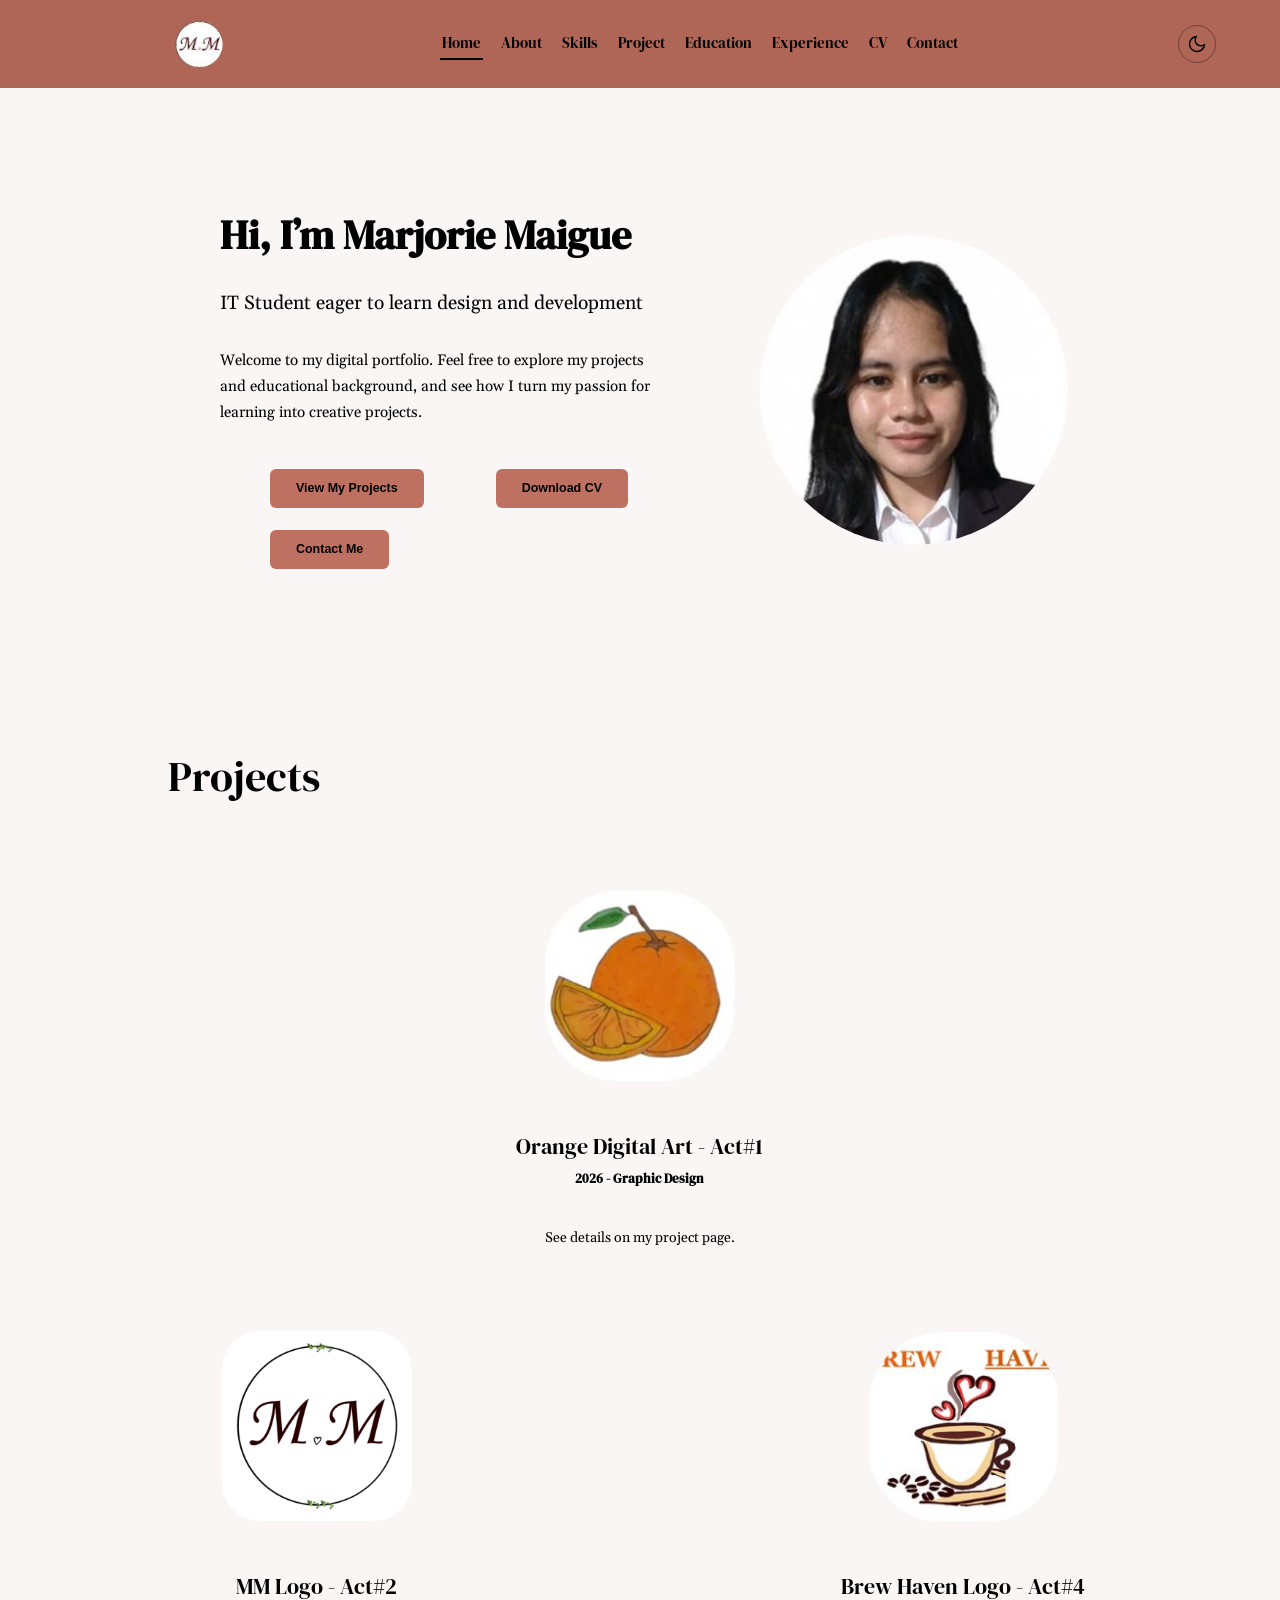
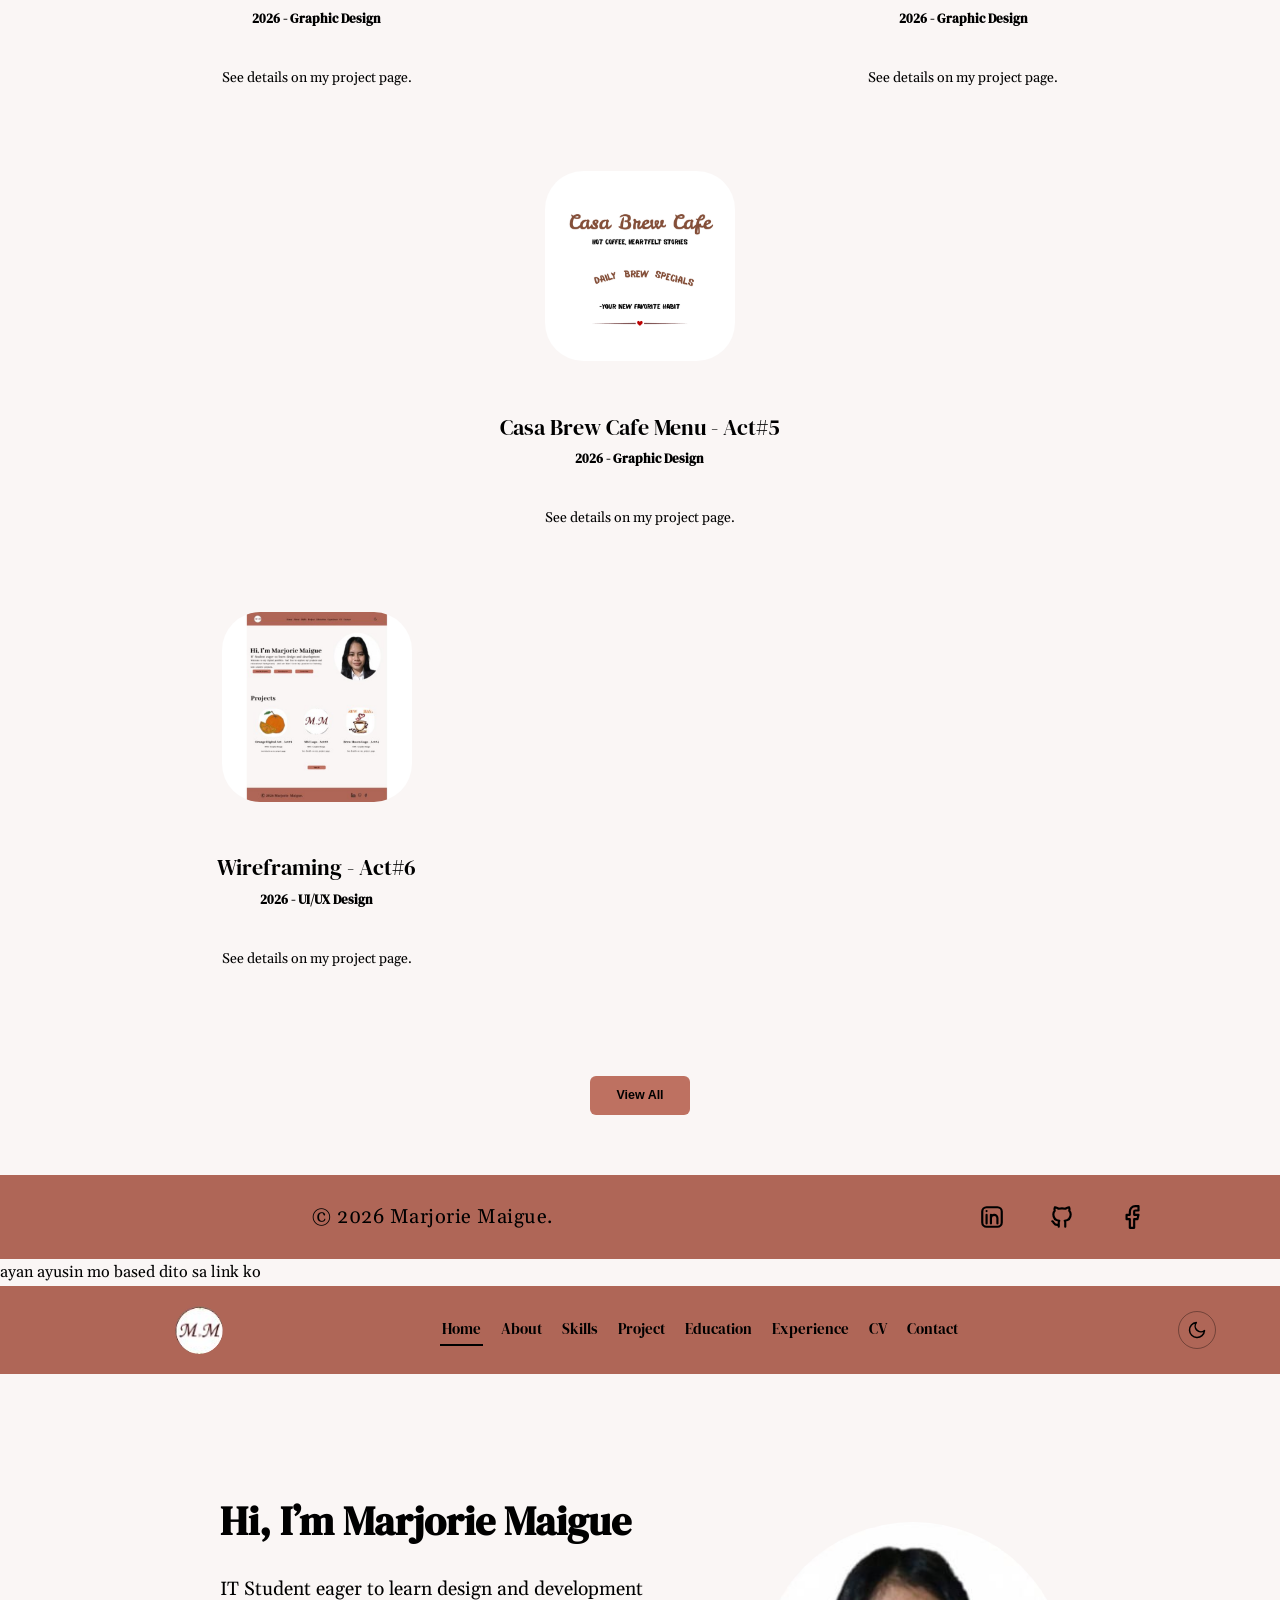
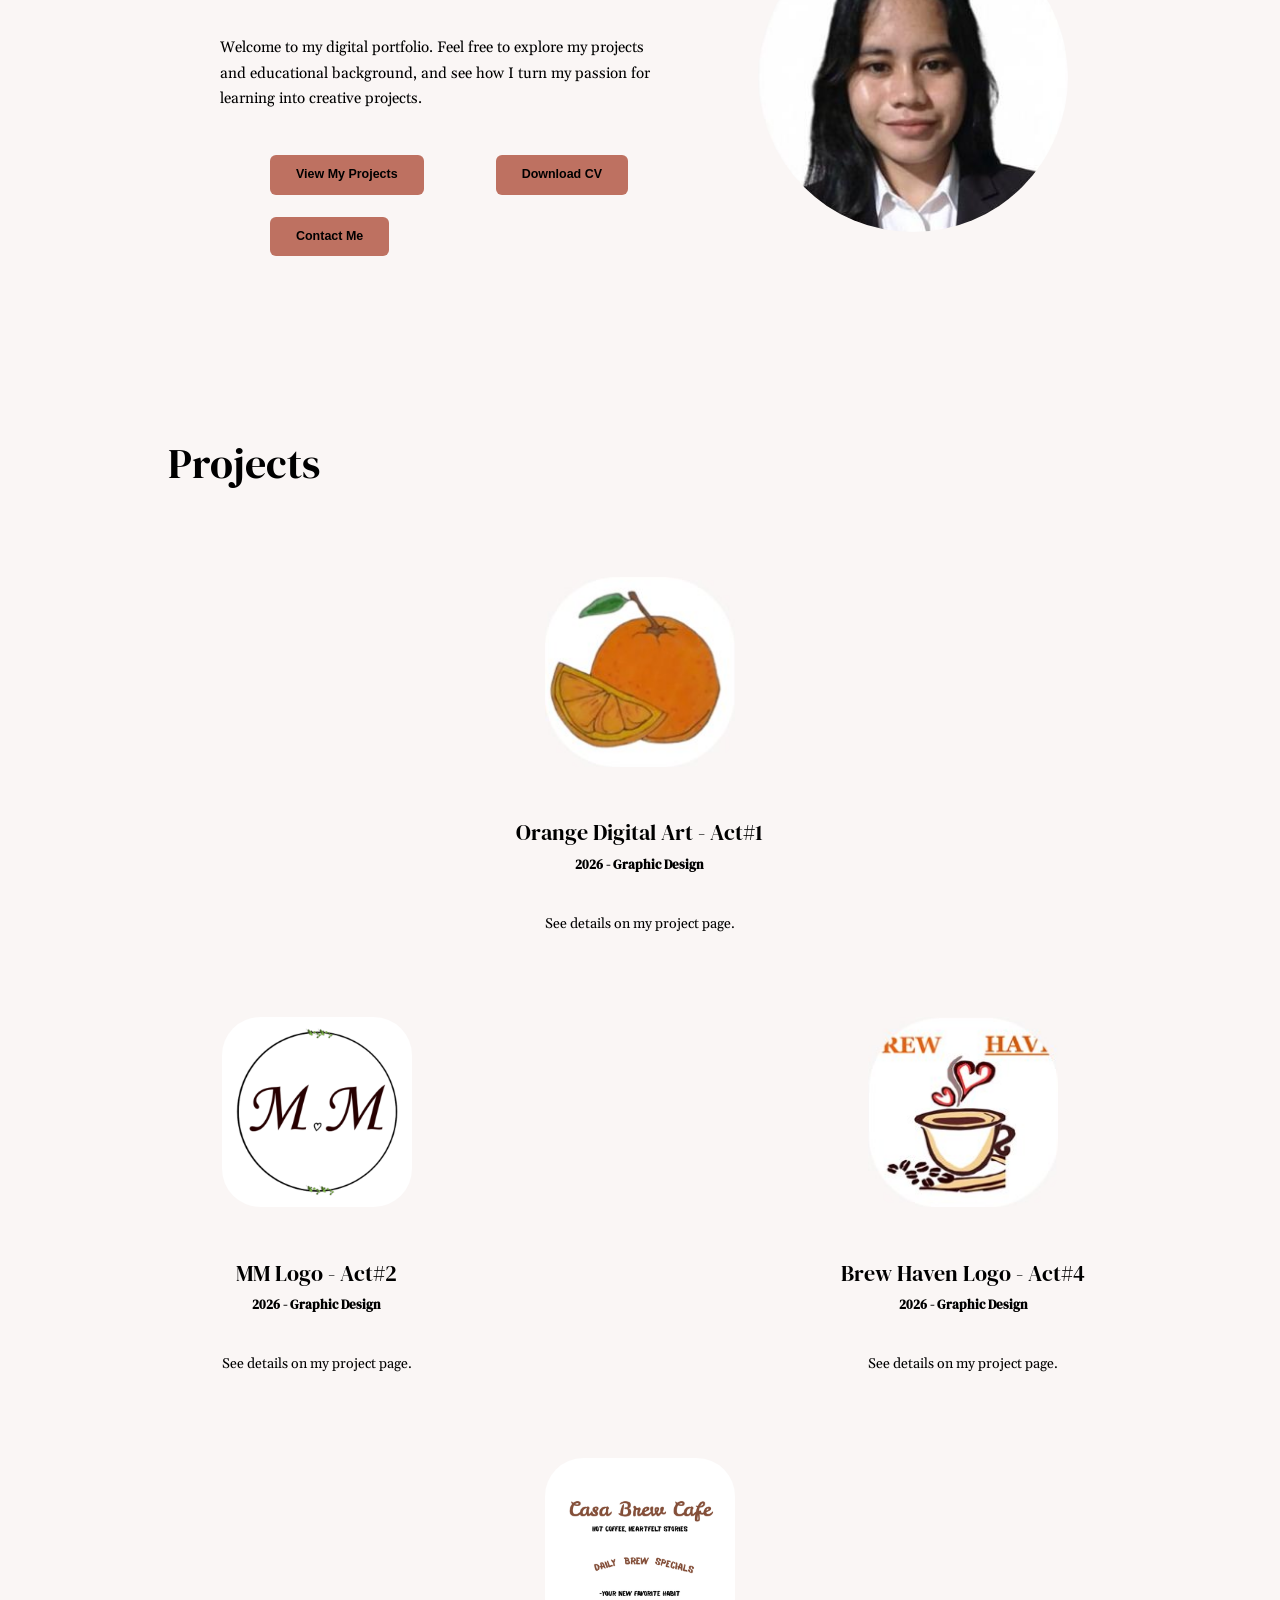
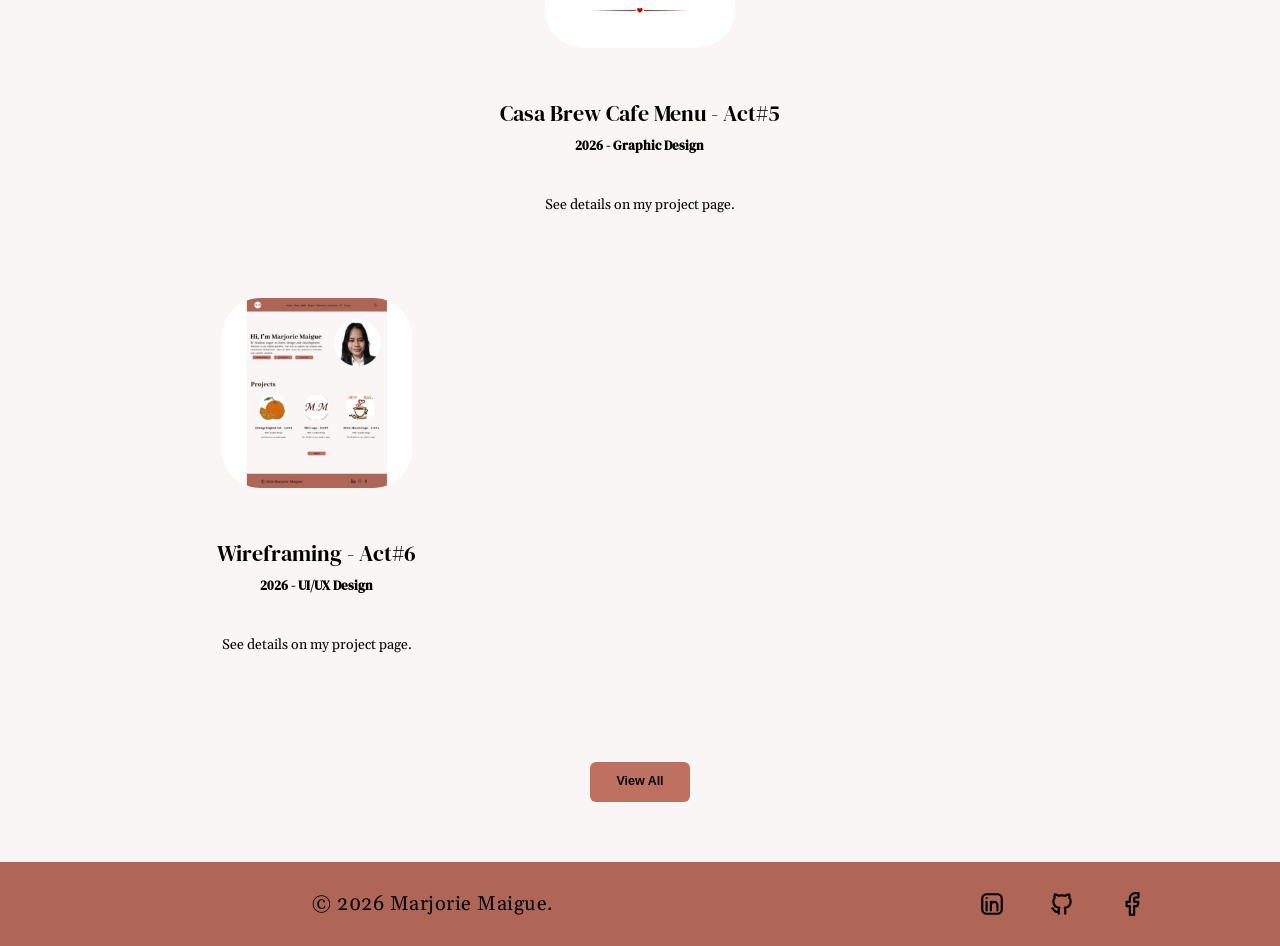
==== index.html @ c964c424 "Update index.html" ====
<!DOCTYPE html>
<html lang="en">
<head>
<meta charset="UTF-8">
<meta name="viewport" content="width=device-width, initial-scale=1">
<title>Home | Marjorie Maigue</title>
<link rel="preconnect" href="https://fonts.googleapis.com"><link rel="preconnect" href="https://fonts.gstatic.com" crossorigin><link href="https://fonts.googleapis.com/css2?family=DM+Serif+Display&family=Gelasio:wght@400;700&display=swap" rel="stylesheet">
<script>try{var t=localStorage.getItem("theme");if(!t&&window.matchMedia("(prefers-color-scheme: dark)").matches)t="dark";if(t)document.documentElement.setAttribute("data-theme",t)}catch(e){}</script>
<link rel="stylesheet" href="style.css?v=11">
</head>
<body>

<nav>
  <a class="logo" href="index.html" aria-label="Home"><img src="images/logo.png" alt="M.M logo"></a>
  <div class="links"><a href="index.html" class=active>Home</a><a href="about.html">About</a><a href="skills.html">Skills</a><a href="projects.html">Project</a><a href="education.html">Education</a><a href="experience.html">Experience</a><a href="cv.html">CV</a><a href="contact.html">Contact</a></div>
  <button class="theme-toggle" id="themeToggle" type="button" aria-label="Switch to dark mode" aria-pressed="false"><svg class="i-moon" viewBox="0 0 24 24" fill="none" stroke="currentColor" stroke-width="1.8" stroke-linecap="round" stroke-linejoin="round" aria-hidden="true"><path d="M21 12.8A9 9 0 1 1 11.2 3a7 7 0 0 0 9.8 9.8z"/></svg><svg class="i-sun" viewBox="0 0 24 24" fill="none" stroke="currentColor" stroke-width="1.8" stroke-linecap="round" stroke-linejoin="round" aria-hidden="true"><circle cx="12" cy="12" r="4.5"/><path d="M12 2v2M12 20v2M4.9 4.9l1.4 1.4M17.7 17.7l1.4 1.4M2 12h2M20 12h2M4.9 19.1l1.4-1.4M17.7 6.3l1.4-1.4"/></svg></button>
</nav>

<main>
<section class="wrap">
  <div class="hero">
    <div class="text">
      <h1>Hi, I’m Marjorie Maigue</h1>
      <h3>IT Student eager to learn design and development</h3>
      <p>Welcome to my digital portfolio. Feel free to explore my projects and educational background, and see how I turn my passion for learning into creative projects.</p>
      <div class="btn-row">
        <a href="projects.html" class="btn">View My Projects</a>
        <a href="cv.pdf" download="Marjorie_Maigue_CV.pdf" class="btn">Download CV</a>
        <a href="contact.html" class="btn">Contact Me</a>
      </div>
    </div>
    <div class="photo"><img src="images/profile.jpg" alt="Marjorie Maigue"></div>
  </div>
</section>

<section class="wrap home-projects" id="projects">
  <h2>Projects</h2>
  <div class="cards3">
    <div>
      <div class="pimg"><img src="images/orange.png" alt="Orange Digital Art - Act#1"></div>
      <h4>Orange Digital Art - Act#1</h4><small>2026 - Graphic Design</small>
      <p>See details on my project page.</p>
    </div>
    <div>
      <div class="pimg"><img src="images/mm-logo.png" alt="MM Logo - Act#2"></div>
      <h4>MM Logo - Act#2</h4><small>2026 - Graphic Design</small>
      <p>See details on my project page.</p>
    </div>
    <div>
      <div class="pimg"><img src="images/brew-haven.png" alt="Brew Haven Logo - Act#4"></div>
      <h4>Brew Haven Logo - Act#4</h4><small>2026 - Graphic Design</small>
      <p>See details on my project page.</p>
    </div>
    <div>
      <div class="pimg"><img src="images/casa-brew.png" alt="Casa Brew Cafe Menu - Act#5"></div>
      <h4>Casa Brew Cafe Menu - Act#5</h4><small>2026 - Graphic Design</small>
      <p>See details on my project page.</p>
    </div>
    <div>
      <div class="pimg"><img src="images/wireframing.png" alt="Wireframing - Act#6"></div>
      <h4>Wireframing - Act#6</h4><small>2026 - UI/UX Design</small>
      <p>See details on my project page.</p>
    </div>
  </div>
  <div class="center"><a href="projects.html" class="btn">View All</a></div>
</section>
</main>

<footer>
  <p>© 2026 Marjorie Maigue.</p>
  <!-- Palitan ang # ng totoong profile links mo -->
  <div class="socials">
    <a href="#" aria-label="LinkedIn" target="_blank" rel="noopener"><svg viewBox="0 0 24 24" fill="none" stroke="currentColor" stroke-width="2" stroke-linecap="round" stroke-linejoin="round" ><path d="M7 10v8M7 6.5v.01M11 18v-8M11 13a3 3 0 0 1 6 0v5"/><rect x="3" y="3" width="18" height="18" rx="4"/></svg></a>
    <a href="#" aria-label="GitHub" target="_blank" rel="noopener"><svg viewBox="0 0 24 24" fill="none" stroke="currentColor" stroke-width="2" stroke-linecap="round" stroke-linejoin="round" ><path d="M9 19c-4.3 1.4-4.3-2.5-6-3m12 5v-3.5c0-1 .1-1.4-.5-2 2.8-.3 5.5-1.4 5.5-6a4.6 4.6 0 0 0-1.3-3.2 4.2 4.2 0 0 0-.1-3.2s-1.1-.3-3.5 1.3a12 12 0 0 0-6.2 0C6.5 2.8 5.4 3.1 5.4 3.1a4.2 4.2 0 0 0-.1 3.2A4.6 4.6 0 0 0 4 9.5c0 4.6 2.7 5.7 5.5 6-.6.6-.6 1.2-.5 2V21"/></svg></a>
    <a href="https://www.facebook.com/marjorie.maigue.24" aria-label="Facebook" target="_blank" rel="noopener"><svg viewBox="0 0 24 24" fill="none" stroke="currentColor" stroke-width="2" stroke-linecap="round" stroke-linejoin="round" ><path d="M18 2h-3a5 5 0 0 0-5 5v3H7v4h3v8h4v-8h3l1-4h-4V7a1 1 0 0 1 1-1h3z"/></svg></a>
  </div>
</footer>

<script src="script.js?v=11"></script>
</body>
</html>

ayan ayusin mo based dito sa link ko
<!DOCTYPE html>
<html lang="en">
<head>
<meta charset="UTF-8">
<meta name="viewport" content="width=device-width, initial-scale=1">
<title>Home | Marjorie Maigue</title>
<link rel="preconnect" href="https://fonts.googleapis.com"><link rel="preconnect" href="https://fonts.gstatic.com" crossorigin><link href="https://fonts.googleapis.com/css2?family=DM+Serif+Display&family=Gelasio:wght@400;700&display=swap" rel="stylesheet">
<script>try{var t=localStorage.getItem("theme");if(!t&&window.matchMedia("(prefers-color-scheme: dark)").matches)t="dark";if(t)document.documentElement.setAttribute("data-theme",t)}catch(e){}</script>
<link rel="stylesheet" href="style.css?v=11">
</head>
<body>

<nav>
  <a class="logo" href="index.html" aria-label="Home"><img src="images/logo.png" alt="M.M logo"></a>
  <div class="links"><a href="index.html" class=active>Home</a><a href="about.html">About</a><a href="skills.html">Skills</a><a href="projects.html">Project</a><a href="education.html">Education</a><a href="experience.html">Experience</a><a href="cv.html">CV</a><a href="contact.html">Contact</a></div>
  <button class="theme-toggle" id="themeToggle" type="button" aria-label="Switch to dark mode" aria-pressed="false"><svg class="i-moon" viewBox="0 0 24 24" fill="none" stroke="currentColor" stroke-width="1.8" stroke-linecap="round" stroke-linejoin="round" aria-hidden="true"><path d="M21 12.8A9 9 0 1 1 11.2 3a7 7 0 0 0 9.8 9.8z"/></svg><svg class="i-sun" viewBox="0 0 24 24" fill="none" stroke="currentColor" stroke-width="1.8" stroke-linecap="round" stroke-linejoin="round" aria-hidden="true"><circle cx="12" cy="12" r="4.5"/><path d="M12 2v2M12 20v2M4.9 4.9l1.4 1.4M17.7 17.7l1.4 1.4M2 12h2M20 12h2M4.9 19.1l1.4-1.4M17.7 6.3l1.4-1.4"/></svg></button>
</nav>

<main>
<section class="wrap">
  <div class="hero">
    <div class="text">
      <h1>Hi, I’m Marjorie Maigue</h1>
      <h3>IT Student eager to learn design and development</h3>
      <p>Welcome to my digital portfolio. Feel free to explore my projects and educational background, and see how I turn my passion for learning into creative projects.</p>
      <div class="btn-row">
        <a href="projects.html" class="btn">View My Projects</a>
        <a href="cv.pdf" download="Marjorie_Maigue_CV.pdf" class="btn">Download CV</a>
        <a href="contact.html" class="btn">Contact Me</a>
      </div>
    </div>
    <div class="photo"><img src="images/profile.jpg" alt="Marjorie Maigue"></div>
  </div>
</section>

<section class="wrap home-projects" id="projects">
  <h2>Projects</h2>
  <div class="cards3">
    <div>
      <div class="pimg"><img src="images/orange.png" alt="Orange Digital Art - Act#1"></div>
      <h4>Orange Digital Art - Act#1</h4><small>2026 - Graphic Design</small>
      <p>See details on my project page.</p>
    </div>
    <div>
      <div class="pimg"><img src="images/mm-logo.png" alt="MM Logo - Act#2"></div>
      <h4>MM Logo - Act#2</h4><small>2026 - Graphic Design</small>
      <p>See details on my project page.</p>
    </div>
    <div>
      <div class="pimg"><img src="images/brew-haven.png" alt="Brew Haven Logo - Act#4"></div>
      <h4>Brew Haven Logo - Act#4</h4><small>2026 - Graphic Design</small>
      <p>See details on my project page.</p>
    </div>
    <div>
      <div class="pimg"><img src="images/casa-brew.png" alt="Casa Brew Cafe Menu - Act#5"></div>
      <h4>Casa Brew Cafe Menu - Act#5</h4><small>2026 - Graphic Design</small>
      <p>See details on my project page.</p>
    </div>
    <div>
      <div class="pimg"><img src="images/wireframing.png" alt="Wireframing - Act#6"></div>
      <h4>Wireframing - Act#6</h4><small>2026 - UI/UX Design</small>
      <p>See details on my project page.</p>
    </div>
  </div>
  <div class="center"><a href="projects.html" class="btn">View All</a></div>
</section>
</main>

<footer>
  <p>© 2026 Marjorie Maigue.</p>
  <!-- Palitan ang # ng totoong profile links mo -->
  <div class="socials">
    <a href="#" aria-label="LinkedIn" target="_blank" rel="noopener"><svg viewBox="0 0 24 24" fill="none" stroke="currentColor" stroke-width="2" stroke-linecap="round" stroke-linejoin="round" ><path d="M7 10v8M7 6.5v.01M11 18v-8M11 13a3 3 0 0 1 6 0v5"/><rect x="3" y="3" width="18" height="18" rx="4"/></svg></a>
    <a href="#" aria-label="GitHub" target="_blank" rel="noopener"><svg viewBox="0 0 24 24" fill="none" stroke="currentColor" stroke-width="2" stroke-linecap="round" stroke-linejoin="round" ><path d="M9 19c-4.3 1.4-4.3-2.5-6-3m12 5v-3.5c0-1 .1-1.4-.5-2 2.8-.3 5.5-1.4 5.5-6a4.6 4.6 0 0 0-1.3-3.2 4.2 4.2 0 0 0-.1-3.2s-1.1-.3-3.5 1.3a12 12 0 0 0-6.2 0C6.5 2.8 5.4 3.1 5.4 3.1a4.2 4.2 0 0 0-.1 3.2A4.6 4.6 0 0 0 4 9.5c0 4.6 2.7 5.7 5.5 6-.6.6-.6 1.2-.5 2V21"/></svg></a>
    <a href="https://www.facebook.com/marjorie.maigue.24" aria-label="Facebook" target="_blank" rel="noopener"><svg viewBox="0 0 24 24" fill="none" stroke="currentColor" stroke-width="2" stroke-linecap="round" stroke-linejoin="round" ><path d="M18 2h-3a5 5 0 0 0-5 5v3H7v4h3v8h4v-8h3l1-4h-4V7a1 1 0 0 1 1-1h3z"/></svg></a>
  </div>
</footer>

<script src="script.js?v=11"></script>
</body>
</html>
---- style.css ----
/* ===== Marjorie Maigue Portfolio — matches Figma design ===== */
:root{
  --nav:#af6657;          /* navbar + footer */
  --btn:#be7161;          /* buttons */
  --bg:#faf6f5;
  --text:#000;
  --card:#fff;
  --line:#222;
  --soft:#b98d8c;         /* GIMP tag text */
  --search:#ece6f0;
  --nav-text:#000;        /* text/icons on navbar + footer */
  --nav-line:rgba(0,0,0,.35);
  --on-btn:#000;          /* text on buttons */
  --head:'DM Serif Display','Playfair Display',Georgia,serif;
  --body:'Gelasio','Libre Baskerville',Georgia,serif;
}
[data-theme="dark"]{
  color-scheme:dark;
  --nav:#3a2420; --btn:#9a5547; --bg:#1a1514; --text:#f4ece9; --card:#2a2423; --line:#5a4a47;
  --search:#3a3233; --soft:#d9a8a0;
  --nav-text:#f4ece9; --nav-line:rgba(255,255,255,.4); --on-btn:#fff;
}
*{box-sizing:border-box;margin:0;padding:0}
html{scroll-behavior:smooth}
body{font-family:var(--body);background:var(--bg);color:var(--text);line-height:1.7;min-height:100vh;display:flex;flex-direction:column;transition:background .25s,color .25s}
main{flex:1}
h1,h2,h3,h4{font-family:var(--head);font-weight:400;line-height:1.2}
h1{font-size:2.6rem} h2{font-size:2.3rem;margin-bottom:10px} h3{font-size:1.4rem}
a{color:inherit}
img{max-width:100%;display:block}

/* ---------- NAV ---------- */
nav{position:sticky;top:0;z-index:20;background:var(--nav);display:flex;align-items:center;justify-content:space-between;padding:0 5%;height:88px;gap:16px}
nav .logo{width:48px;height:48px;border-radius:50%;overflow:hidden;flex-shrink:0}
nav .logo img{width:100%;height:100%;object-fit:cover}
nav .links{display:flex;gap:16px;flex-wrap:wrap;justify-content:center}
nav .links a{font-family:var(--head);color:var(--nav-text);text-decoration:none;font-size:.95rem;padding:2px 2px;border-bottom:2px solid transparent}
nav .links a:hover,nav .links a.active{border-bottom-color:var(--nav-text)}
/* Light/dark toggle: moon in light mode, sun in dark mode */
.theme-toggle{display:grid;place-items:center;width:38px;height:38px;flex-shrink:0;border-radius:50%;border:1px solid var(--nav-line);background:transparent;color:var(--nav-text);cursor:pointer;transition:background .2s}
.theme-toggle:hover{background:rgba(128,128,128,.2)}
.theme-toggle svg{width:20px;height:20px}
.theme-toggle .i-sun{display:none}
[data-theme="dark"] .theme-toggle .i-moon{display:none}
[data-theme="dark"] .theme-toggle .i-sun{display:block}

/* ---------- LAYOUT ---------- */
.wrap{max-width:1000px;margin:auto;padding:60px 28px}
.wrap.center-head h1,.wrap.center-head .lead{text-align:center}
.lead{max-width:600px;margin:6px 0 0;font-size:1.05rem}
.center-head .lead{margin-left:auto;margin-right:auto;max-width:none}

/* ---------- BUTTONS ---------- */
.btn{display:inline-block;background:var(--btn);color:var(--on-btn);font-family:Arial,Helvetica,sans-serif;font-size:.78rem;font-weight:600;text-decoration:none;border:0;border-radius:6px;padding:9px 26px;cursor:pointer;transition:filter .2s,transform .2s}
.btn:hover{filter:brightness(1.1);transform:translateY(-1px)}
.btn-row{display:flex;gap:22px;flex-wrap:wrap;margin-top:16px}

/* ---------- HOME ---------- */
.hero{display:flex;align-items:center;justify-content:space-between;gap:40px;flex-wrap:wrap;min-height:430px}
.hero .text{flex:1;min-width:300px;max-width:470px}
.hero h1{font-size:2.5rem;font-weight:700}
.hero h3{font-family:var(--body);font-size:1.2rem;margin:6px 0}
.hero p{font-size:.95rem}
.photo{width:310px;height:310px;border-radius:50%;overflow:hidden;background:#fff;flex-shrink:0}
.photo img{width:100%;height:100%;object-fit:cover}
.home-projects h2{font-size:2.6rem;margin-bottom:34px}
.cards3{display:grid;grid-template-columns:repeat(auto-fit,minmax(220px,1fr));gap:26px;text-align:center}
.cards3 .pimg{width:190px;height:190px;margin:0 auto 26px;border-radius:38px;overflow:hidden;background:#fff}
.cards3 .pimg img{width:100%;height:100%;object-fit:cover}
.cards3 h4{font-size:1.35rem;margin-bottom:8px}
.cards3 small{display:block;font-weight:700;font-size:.8rem;margin-bottom:10px;font-family:var(--head)}
.cards3 p{font-size:.88rem}
.center{text-align:center;margin-top:50px}

/* ---------- ABOUT ---------- */
.about-top{display:flex;align-items:center;gap:60px;flex-wrap:wrap;margin-bottom:60px}
.about-top .photo{width:240px;height:240px}
.about-top .info{flex:1;min-width:280px}
.about-top h1{margin-bottom:10px;font-size:2.4rem}
.info ul{list-style:none}
.info li{display:flex;align-items:center;gap:10px;font-size:1.05rem}
.info svg{width:17px;height:17px;flex-shrink:0}
.about-text p{text-align:justify;margin-bottom:22px}
.edu-list h2{font-size:2.1rem;margin:60px 0 14px}
.edu-list h4,.edu-block h4{font-size:1.35rem;margin-top:16px}
.edu-list p,.edu-block p{margin-bottom:6px}

/* ---------- SKILLS ---------- */
.skills h2.big{font-size:2.5rem;margin:60px 0 18px}
.tech{display:grid;grid-template-columns:repeat(auto-fit,minmax(220px,1fr));gap:40px}
.tech div{background:var(--card);border:1px solid var(--line);border-radius:8px;height:112px;display:flex;align-items:center;justify-content:center;font-family:Arial,Helvetica,sans-serif;font-size:.78rem}
.pro{display:grid;grid-template-columns:repeat(auto-fit,minmax(220px,1fr));gap:56px 30px;margin-top:40px;text-align:center}
.pro h4{font-size:1.1rem;margin-bottom:14px}
.pro h4::before{content:"•";margin-right:8px}
.pro p{font-size:1rem}

/* ---------- PROJECTS PAGE ---------- */
.search{display:flex;align-items:center;gap:12px;background:var(--search);border-radius:28px;padding:0 20px;height:44px;max-width:520px;margin:34px auto 26px;font-family:Arial,Helvetica,sans-serif}
.search input{flex:1;background:none;border:0;outline:0;font:inherit;font-size:.82rem;color:var(--text)}
.search svg{width:18px;height:18px;opacity:.7}
.filters{display:flex;gap:34px;flex-wrap:wrap;justify-content:center;margin-bottom:56px}
.filters select{appearance:none;-webkit-appearance:none;background:var(--btn);color:var(--on-btn);border:0;border-radius:5px;padding:7px 24px;font-family:Arial,Helvetica,sans-serif;font-size:.72rem;font-weight:600;text-align:center;cursor:pointer}
.plist{display:flex;flex-direction:column;gap:50px}
.prow{display:flex;gap:34px;align-items:flex-start;flex-wrap:wrap}
.prow .left{width:190px;text-align:center;flex-shrink:0}
.prow .pimg{width:190px;height:190px;border-radius:38px;overflow:hidden;background:#fff;margin-bottom:12px}
.prow .pimg img{width:100%;height:100%;object-fit:cover}
.prow .right{flex:1;min-width:260px;padding-top:14px}
.prow h4{font-size:1.4rem;margin-bottom:4px}
.prow small{display:block;font-weight:700;font-family:var(--head);font-size:.85rem;margin-bottom:4px}
.prow p{font-size:.98rem;max-width:560px}
.prow .gimp{color:var(--soft);font-weight:700;font-size:.85rem;font-family:var(--head)}
.empty{text-align:center;display:none;margin-top:20px}

/* ---------- EDUCATION / EXPERIENCE / CV ---------- */
.exp-item{margin-top:36px}
.exp-item h3{font-size:1.35rem}
.exp-item h4{font-size:1.15rem;margin:4px 0 6px}
.exp-item p{max-width:760px;font-size:.98rem}
.cv-box{background:var(--card);border:1px solid var(--line);border-radius:6px;max-width:560px;margin:34px auto 28px;padding:42px 30px 34px;text-align:center}
.cv-box .row{display:flex;align-items:center;justify-content:center;gap:30px;margin-bottom:26px}
.cv-box .row svg{width:56px;height:56px}
.cv-box .lines{display:grid;gap:12px;width:180px}
.cv-box .lines i{display:block;height:1px;background:var(--line);opacity:.6}
.cv-box p{font-family:Arial,Helvetica,sans-serif;font-size:.7rem}
.cv-actions{display:flex;gap:46px;justify-content:center}

/* ---------- CONTACT ---------- */
.contact-grid{display:grid;grid-template-columns:260px 1fr;gap:20px;margin-top:50px;align-items:start}
.contact-side{padding-top:150px}
.contact-side .item{display:flex;align-items:center;gap:12px;margin-bottom:26px;font-family:Arial,Helvetica,sans-serif;font-size:.78rem}
.contact-side .item svg{width:26px;height:26px;flex-shrink:0}
.contact-side h4{font-size:1.05rem;margin:6px 0 8px}
form{max-width:380px;margin:0 auto;display:grid;gap:26px;justify-items:center}
.frow{display:flex;align-items:center;gap:18px;width:100%}
.frow label{font-family:var(--head);font-size:1.4rem;min-width:100px}
form input,form textarea{width:100%;background:var(--card);color:var(--text);border:1px solid var(--line);border-radius:6px;padding:7px 10px;font-family:Arial,Helvetica,sans-serif;font-size:.78rem;text-align:center}
form textarea{height:112px;resize:vertical}
form h3{font-size:1.5rem}

/* ---------- FOOTER ---------- */
.socials{display:flex;gap:16px;align-items:center}
.socials a{color:var(--nav-text);display:flex}
.socials svg{width:26px;height:26px}
.socials a:hover{opacity:.7}
footer{background:var(--nav);height:84px;padding:0 9%;display:flex;align-items:center;justify-content:space-between;gap:20px;flex-wrap:wrap}
footer p{font-size:1.25rem;letter-spacing:.5px;color:var(--nav-text)}

@media(max-width:760px){
  nav{height:auto;padding:12px 4%;flex-wrap:wrap}
  .contact-grid{grid-template-columns:1fr}
  .contact-side{padding-top:0;order:2}
  .frow{flex-direction:column;align-items:flex-start;gap:6px}
  .photo{width:240px;height:240px;margin:auto}
  footer{justify-content:center;padding:18px 5%;height:auto}
}

/* MM Logo gallery inside the details popup */
.gallery{display:none;grid-template-columns:repeat(auto-fit,minmax(240px,1fr));gap:16px;margin-bottom:16px}
.gallery.single{grid-template-columns:1fr}
.gallery.single img{height:420px}
.gallery figure{background:#fff;border:1px solid #ddd;border-radius:12px;padding:12px;display:flex;flex-direction:column;align-items:center;gap:6px}
.gallery img{width:100%;height:150px;object-fit:contain;border-radius:0;margin:0;background:#fff}
.gallery figcaption{font-family:var(--head);color:#000;font-size:1rem}
.gallery a{font-family:Arial,Helvetica,sans-serif;font-size:.72rem;color:var(--nav);font-weight:700}

/* ---------- DETAILS MODAL (plain div, works everywhere) ---------- */
.modal{position:fixed;inset:0;background:rgba(0,0,0,.5);display:none;align-items:center;justify-content:center;padding:16px;z-index:100}
.modal.open{display:flex}
.modal-box{background:var(--card);color:var(--text);border:1px solid var(--line);border-radius:14px;padding:28px;max-width:460px;width:100%;max-height:90vh;overflow:auto;text-align:center}
.modal-box.wide{max-width:680px}
.modal-box img#dImg{width:190px;height:190px;object-fit:cover;border-radius:38px;margin:0 auto 14px;background:#fff}
.modal-box small{display:block;font-weight:700;margin:4px 0 8px}
.modal-box .gimp{display:block;color:var(--soft);font-weight:700;margin:8px 0 14px}

/* Logo variants shown right under the MM Logo project */
.logo-variants{display:grid;grid-template-columns:repeat(auto-fit,minmax(150px,1fr));gap:14px;margin-top:18px;max-width:640px}
.logo-variants figure{background:#fff;border:1px solid #ddd;border-radius:12px;padding:10px;display:flex;flex-direction:column;align-items:center;gap:4px}
.logo-variants img{width:100%;height:100px;object-fit:contain}
.logo-variants figcaption{font-family:var(--head);color:#000;font-size:.9rem}
.logo-variants a{font-family:Arial,Helvetica,sans-serif;font-size:.7rem;color:var(--nav);font-weight:700}
---- style.css ----
/* ===== Marjorie Maigue Portfolio — matches Figma design ===== */
:root{
  --nav:#af6657;          /* navbar + footer */
  --btn:#be7161;          /* buttons */
  --bg:#faf6f5;
  --text:#000;
  --card:#fff;
  --line:#222;
  --soft:#b98d8c;         /* GIMP tag text */
  --search:#ece6f0;
  --nav-text:#000;        /* text/icons on navbar + footer */
  --nav-line:rgba(0,0,0,.35);
  --on-btn:#000;          /* text on buttons */
  --head:'DM Serif Display','Playfair Display',Georgia,serif;
  --body:'Gelasio','Libre Baskerville',Georgia,serif;
}
[data-theme="dark"]{
  color-scheme:dark;
  --nav:#3a2420; --btn:#9a5547; --bg:#1a1514; --text:#f4ece9; --card:#2a2423; --line:#5a4a47;
  --search:#3a3233; --soft:#d9a8a0;
  --nav-text:#f4ece9; --nav-line:rgba(255,255,255,.4); --on-btn:#fff;
}
*{box-sizing:border-box;margin:0;padding:0}
html{scroll-behavior:smooth}
body{font-family:var(--body);background:var(--bg);color:var(--text);line-height:1.7;min-height:100vh;display:flex;flex-direction:column;transition:background .25s,color .25s}
main{flex:1}
h1,h2,h3,h4{font-family:var(--head);font-weight:400;line-height:1.2}
h1{font-size:2.6rem} h2{font-size:2.3rem;margin-bottom:10px} h3{font-size:1.4rem}
a{color:inherit}
img{max-width:100%;display:block}

/* ---------- NAV ---------- */
nav{position:sticky;top:0;z-index:20;background:var(--nav);display:flex;align-items:center;justify-content:space-between;padding:0 5%;height:88px;gap:16px}
nav .logo{width:48px;height:48px;border-radius:50%;overflow:hidden;flex-shrink:0}
nav .logo img{width:100%;height:100%;object-fit:cover}
nav .links{display:flex;gap:16px;flex-wrap:wrap;justify-content:center}
nav .links a{font-family:var(--head);color:var(--nav-text);text-decoration:none;font-size:.95rem;padding:2px 2px;border-bottom:2px solid transparent}
nav .links a:hover,nav .links a.active{border-bottom-color:var(--nav-text)}
/* Light/dark toggle: moon in light mode, sun in dark mode */
.theme-toggle{display:grid;place-items:center;width:38px;height:38px;flex-shrink:0;border-radius:50%;border:1px solid var(--nav-line);background:transparent;color:var(--nav-text);cursor:pointer;transition:background .2s}
.theme-toggle:hover{background:rgba(128,128,128,.2)}
.theme-toggle svg{width:20px;height:20px}
.theme-toggle .i-sun{display:none}
[data-theme="dark"] .theme-toggle .i-moon{display:none}
[data-theme="dark"] .theme-toggle .i-sun{display:block}

/* ---------- LAYOUT ---------- */
.wrap{max-width:1000px;margin:auto;padding:60px 28px}
.wrap.center-head h1,.wrap.center-head .lead{text-align:center}
.lead{max-width:600px;margin:6px 0 0;font-size:1.05rem}
.center-head .lead{margin-left:auto;margin-right:auto;max-width:none}

/* ---------- BUTTONS ---------- */
.btn{display:inline-block;background:var(--btn);color:var(--on-btn);font-family:Arial,Helvetica,sans-serif;font-size:.78rem;font-weight:600;text-decoration:none;border:0;border-radius:6px;padding:9px 26px;cursor:pointer;transition:filter .2s,transform .2s}
.btn:hover{filter:brightness(1.1);transform:translateY(-1px)}
.btn-row{display:flex;gap:22px;flex-wrap:wrap;margin-top:16px}

/* ---------- HOME ---------- */
.hero{display:flex;align-items:center;justify-content:space-between;gap:40px;flex-wrap:wrap;min-height:430px}
.hero .text{flex:1;min-width:300px;max-width:470px}
.hero h1{font-size:2.5rem;font-weight:700}
.hero h3{font-family:var(--body);font-size:1.2rem;margin:6px 0}
.hero p{font-size:.95rem}
.photo{width:310px;height:310px;border-radius:50%;overflow:hidden;background:#fff;flex-shrink:0}
.photo img{width:100%;height:100%;object-fit:cover}
.home-projects h2{font-size:2.6rem;margin-bottom:34px}
.cards3{display:grid;grid-template-columns:repeat(auto-fit,minmax(220px,1fr));gap:26px;text-align:center}
.cards3 .pimg{width:190px;height:190px;margin:0 auto 26px;border-radius:38px;overflow:hidden;background:#fff}
.cards3 .pimg img{width:100%;height:100%;object-fit:cover}
.cards3 h4{font-size:1.35rem;margin-bottom:8px}
.cards3 small{display:block;font-weight:700;font-size:.8rem;margin-bottom:10px;font-family:var(--head)}
.cards3 p{font-size:.88rem}
.center{text-align:center;margin-top:50px}

/* ---------- ABOUT ---------- */
.about-top{display:flex;align-items:center;gap:60px;flex-wrap:wrap;margin-bottom:60px}
.about-top .photo{width:240px;height:240px}
.about-top .info{flex:1;min-width:280px}
.about-top h1{margin-bottom:10px;font-size:2.4rem}
.info ul{list-style:none}
.info li{display:flex;align-items:center;gap:10px;font-size:1.05rem}
.info svg{width:17px;height:17px;flex-shrink:0}
.about-text p{text-align:justify;margin-bottom:22px}
.edu-list h2{font-size:2.1rem;margin:60px 0 14px}
.edu-list h4,.edu-block h4{font-size:1.35rem;margin-top:16px}
.edu-list p,.edu-block p{margin-bottom:6px}

/* ---------- SKILLS ---------- */
.skills h2.big{font-size:2.5rem;margin:60px 0 18px}
.tech{display:grid;grid-template-columns:repeat(auto-fit,minmax(220px,1fr));gap:40px}
.tech div{background:var(--card);border:1px solid var(--line);border-radius:8px;height:112px;display:flex;align-items:center;justify-content:center;font-family:Arial,Helvetica,sans-serif;font-size:.78rem}
.pro{display:grid;grid-template-columns:repeat(auto-fit,minmax(220px,1fr));gap:56px 30px;margin-top:40px;text-align:center}
.pro h4{font-size:1.1rem;margin-bottom:14px}
.pro h4::before{content:"•";margin-right:8px}
.pro p{font-size:1rem}

/* ---------- PROJECTS PAGE ---------- */
.search{display:flex;align-items:center;gap:12px;background:var(--search);border-radius:28px;padding:0 20px;height:44px;max-width:520px;margin:34px auto 26px;font-family:Arial,Helvetica,sans-serif}
.search input{flex:1;background:none;border:0;outline:0;font:inherit;font-size:.82rem;color:var(--text)}
.search svg{width:18px;height:18px;opacity:.7}
.filters{display:flex;gap:34px;flex-wrap:wrap;justify-content:center;margin-bottom:56px}
.filters select{appearance:none;-webkit-appearance:none;background:var(--btn);color:var(--on-btn);border:0;border-radius:5px;padding:7px 24px;font-family:Arial,Helvetica,sans-serif;font-size:.72rem;font-weight:600;text-align:center;cursor:pointer}
.plist{display:flex;flex-direction:column;gap:50px}
.prow{display:flex;gap:34px;align-items:flex-start;flex-wrap:wrap}
.prow .left{width:190px;text-align:center;flex-shrink:0}
.prow .pimg{width:190px;height:190px;border-radius:38px;overflow:hidden;background:#fff;margin-bottom:12px}
.prow .pimg img{width:100%;height:100%;object-fit:cover}
.prow .right{flex:1;min-width:260px;padding-top:14px}
.prow h4{font-size:1.4rem;margin-bottom:4px}
.prow small{display:block;font-weight:700;font-family:var(--head);font-size:.85rem;margin-bottom:4px}
.prow p{font-size:.98rem;max-width:560px}
.prow .gimp{color:var(--soft);font-weight:700;font-size:.85rem;font-family:var(--head)}
.empty{text-align:center;display:none;margin-top:20px}

/* ---------- EDUCATION / EXPERIENCE / CV ---------- */
.exp-item{margin-top:36px}
.exp-item h3{font-size:1.35rem}
.exp-item h4{font-size:1.15rem;margin:4px 0 6px}
.exp-item p{max-width:760px;font-size:.98rem}
.cv-box{background:var(--card);border:1px solid var(--line);border-radius:6px;max-width:560px;margin:34px auto 28px;padding:42px 30px 34px;text-align:center}
.cv-box .row{display:flex;align-items:center;justify-content:center;gap:30px;margin-bottom:26px}
.cv-box .row svg{width:56px;height:56px}
.cv-box .lines{display:grid;gap:12px;width:180px}
.cv-box .lines i{display:block;height:1px;background:var(--line);opacity:.6}
.cv-box p{font-family:Arial,Helvetica,sans-serif;font-size:.7rem}
.cv-actions{display:flex;gap:46px;justify-content:center}

/* ---------- CONTACT ---------- */
.contact-grid{display:grid;grid-template-columns:260px 1fr;gap:20px;margin-top:50px;align-items:start}
.contact-side{padding-top:150px}
.contact-side .item{display:flex;align-items:center;gap:12px;margin-bottom:26px;font-family:Arial,Helvetica,sans-serif;font-size:.78rem}
.contact-side .item svg{width:26px;height:26px;flex-shrink:0}
.contact-side h4{font-size:1.05rem;margin:6px 0 8px}
form{max-width:380px;margin:0 auto;display:grid;gap:26px;justify-items:center}
.frow{display:flex;align-items:center;gap:18px;width:100%}
.frow label{font-family:var(--head);font-size:1.4rem;min-width:100px}
form input,form textarea{width:100%;background:var(--card);color:var(--text);border:1px solid var(--line);border-radius:6px;padding:7px 10px;font-family:Arial,Helvetica,sans-serif;font-size:.78rem;text-align:center}
form textarea{height:112px;resize:vertical}
form h3{font-size:1.5rem}

/* ---------- FOOTER ---------- */
.socials{display:flex;gap:16px;align-items:center}
.socials a{color:var(--nav-text);display:flex}
.socials svg{width:26px;height:26px}
.socials a:hover{opacity:.7}
footer{background:var(--nav);height:84px;padding:0 9%;display:flex;align-items:center;justify-content:space-between;gap:20px;flex-wrap:wrap}
footer p{font-size:1.25rem;letter-spacing:.5px;color:var(--nav-text)}

@media(max-width:760px){
  nav{height:auto;padding:12px 4%;flex-wrap:wrap}
  .contact-grid{grid-template-columns:1fr}
  .contact-side{padding-top:0;order:2}
  .frow{flex-direction:column;align-items:flex-start;gap:6px}
  .photo{width:240px;height:240px;margin:auto}
  footer{justify-content:center;padding:18px 5%;height:auto}
}

/* MM Logo gallery inside the details popup */
.gallery{display:none;grid-template-columns:repeat(auto-fit,minmax(240px,1fr));gap:16px;margin-bottom:16px}
.gallery.single{grid-template-columns:1fr}
.gallery.single img{height:420px}
.gallery figure{background:#fff;border:1px solid #ddd;border-radius:12px;padding:12px;display:flex;flex-direction:column;align-items:center;gap:6px}
.gallery img{width:100%;height:150px;object-fit:contain;border-radius:0;margin:0;background:#fff}
.gallery figcaption{font-family:var(--head);color:#000;font-size:1rem}
.gallery a{font-family:Arial,Helvetica,sans-serif;font-size:.72rem;color:var(--nav);font-weight:700}

/* ---------- DETAILS MODAL (plain div, works everywhere) ---------- */
.modal{position:fixed;inset:0;background:rgba(0,0,0,.5);display:none;align-items:center;justify-content:center;padding:16px;z-index:100}
.modal.open{display:flex}
.modal-box{background:var(--card);color:var(--text);border:1px solid var(--line);border-radius:14px;padding:28px;max-width:460px;width:100%;max-height:90vh;overflow:auto;text-align:center}
.modal-box.wide{max-width:680px}
.modal-box img#dImg{width:190px;height:190px;object-fit:cover;border-radius:38px;margin:0 auto 14px;background:#fff}
.modal-box small{display:block;font-weight:700;margin:4px 0 8px}
.modal-box .gimp{display:block;color:var(--soft);font-weight:700;margin:8px 0 14px}

/* Logo variants shown right under the MM Logo project */
.logo-variants{display:grid;grid-template-columns:repeat(auto-fit,minmax(150px,1fr));gap:14px;margin-top:18px;max-width:640px}
.logo-variants figure{background:#fff;border:1px solid #ddd;border-radius:12px;padding:10px;display:flex;flex-direction:column;align-items:center;gap:4px}
.logo-variants img{width:100%;height:100px;object-fit:contain}
.logo-variants figcaption{font-family:var(--head);color:#000;font-size:.9rem}
.logo-variants a{font-family:Arial,Helvetica,sans-serif;font-size:.7rem;color:var(--nav);font-weight:700}
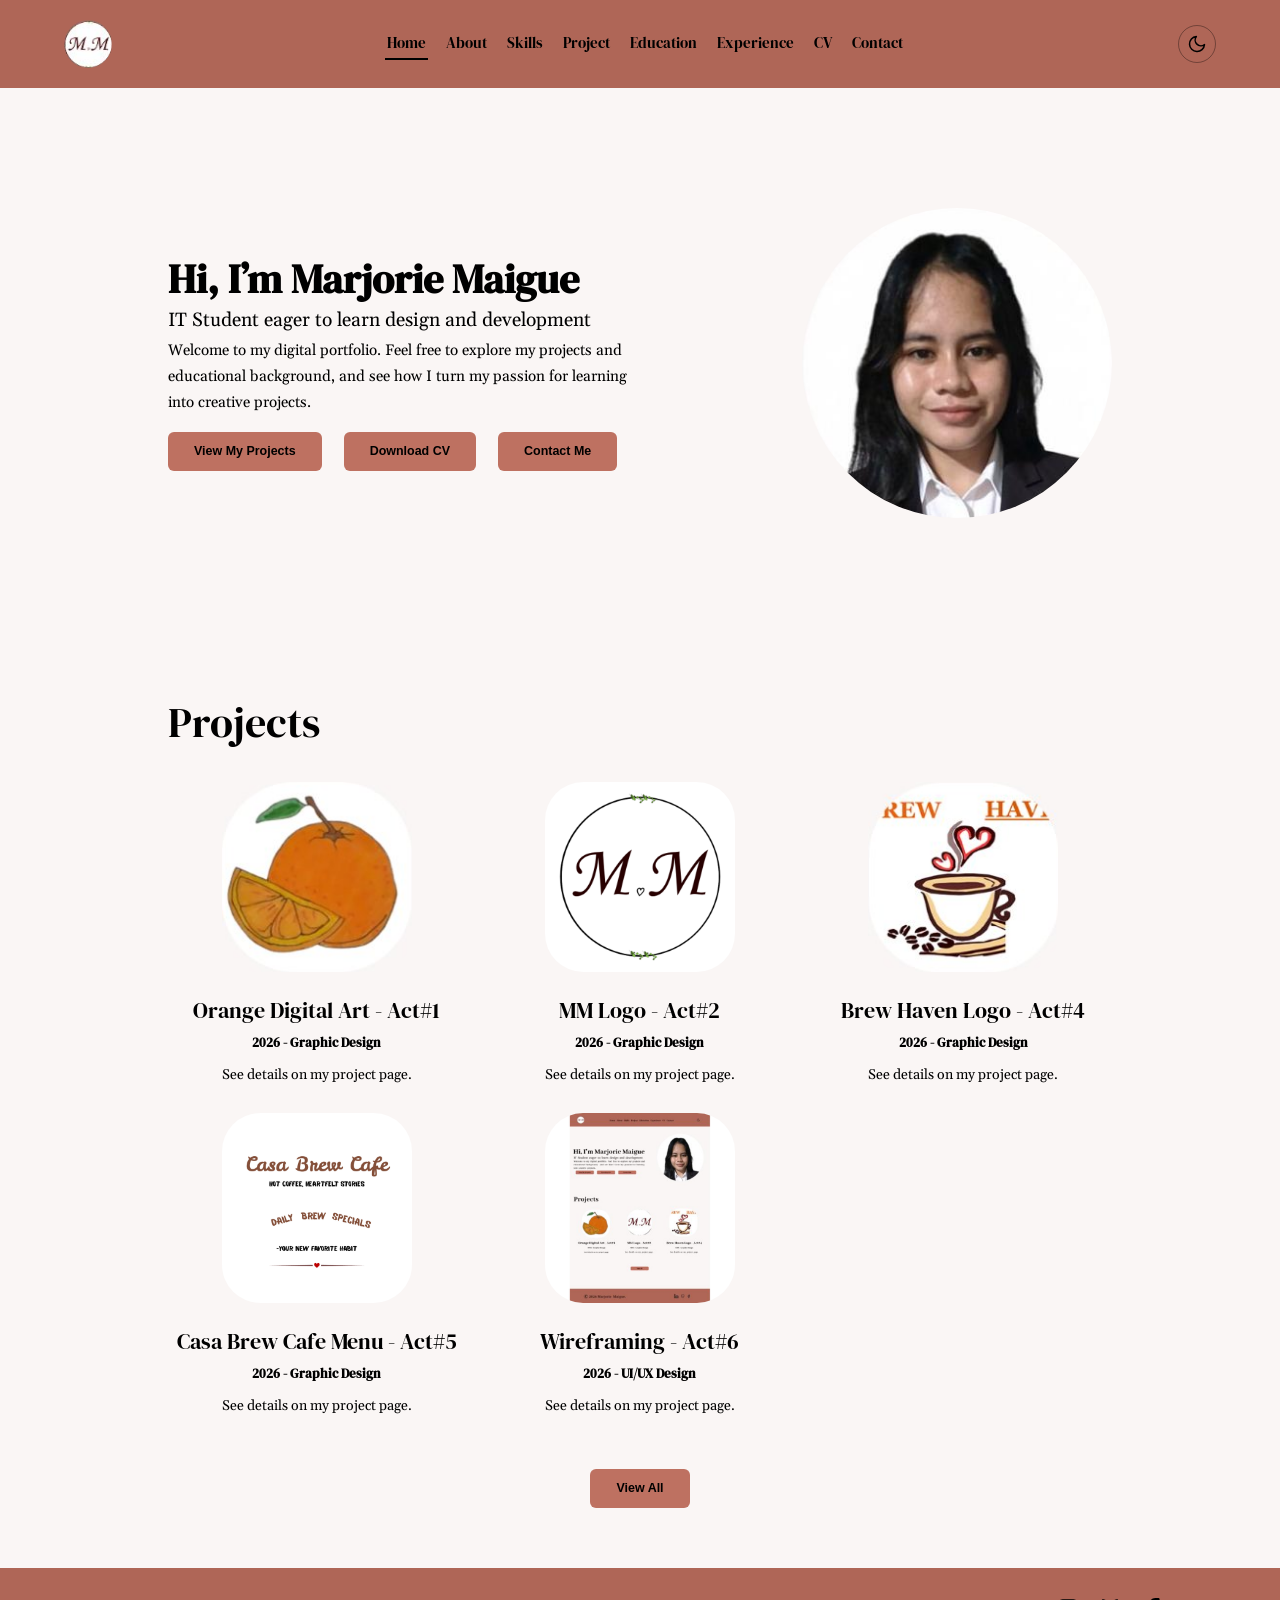
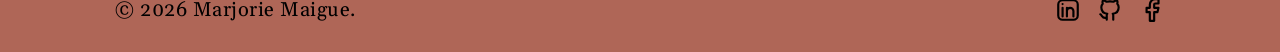
==== commit ffb251ae: "Update index.html" ====
--- a/index.html
+++ b/index.html
@@ -3,162 +3,104 @@
 <head>
 <meta charset="UTF-8">
 <meta name="viewport" content="width=device-width, initial-scale=1">
-<title>Home | Marjorie Maigue</title>
-<link rel="preconnect" href="https://fonts.googleapis.com"><link rel="preconnect" href="https://fonts.gstatic.com" crossorigin><link href="https://fonts.googleapis.com/css2?family=DM+Serif+Display&family=Gelasio:wght@400;700&display=swap" rel="stylesheet">
+
+<!-- SEO Meta Tags para mahanap sa Google Search -->
+<title>Marjorie Maigue | IT Portfolio & Web Developer</title>
+<meta name="description" content="Official portfolio of Marjorie Maigue, an IT student and Web Developer specializing in UI/UX design, frontend development, and web systems.">
+<meta name="keywords" content="Marjorie Maigue, Marjorie Maigue Portfolio, City College of Calamba, Web Developer Philippines, IT Student Portfolio">
+<meta name="author" content="Marjorie Maigue">
+
+<!-- Open Graph / Social Media Sharing -->
+<meta property="og:title" content="Marjorie Maigue | IT Portfolio & Web Developer">
+<meta property="og:description" content="Welcome to my digital portfolio. Explore my projects, skills, and educational background.">
+<meta property="og:type" content="website">
+<meta property="og:url" content="https://maiguemarjorie03-svg.github.io/MyPortfolio/">
+
+<link rel="preconnect" href="https://fonts.googleapis.com">
+<link rel="preconnect" href="https://fonts.gstatic.com" crossorigin>
+<link href="https://fonts.googleapis.com/css2?family=DM+Serif+Display&family=Gelasio:wght@400;700&display=swap" rel="stylesheet">
 <script>try{var t=localStorage.getItem("theme");if(!t&&window.matchMedia("(prefers-color-scheme: dark)").matches)t="dark";if(t)document.documentElement.setAttribute("data-theme",t)}catch(e){}</script>
 <link rel="stylesheet" href="style.css?v=11">
 </head>
 <body>
 
 <nav>
-  <a class="logo" href="index.html" aria-label="Home"><img src="images/logo.png" alt="M.M logo"></a>
-  <div class="links"><a href="index.html" class=active>Home</a><a href="about.html">About</a><a href="skills.html">Skills</a><a href="projects.html">Project</a><a href="education.html">Education</a><a href="experience.html">Experience</a><a href="cv.html">CV</a><a href="contact.html">Contact</a></div>
-  <button class="theme-toggle" id="themeToggle" type="button" aria-label="Switch to dark mode" aria-pressed="false"><svg class="i-moon" viewBox="0 0 24 24" fill="none" stroke="currentColor" stroke-width="1.8" stroke-linecap="round" stroke-linejoin="round" aria-hidden="true"><path d="M21 12.8A9 9 0 1 1 11.2 3a7 7 0 0 0 9.8 9.8z"/></svg><svg class="i-sun" viewBox="0 0 24 24" fill="none" stroke="currentColor" stroke-width="1.8" stroke-linecap="round" stroke-linejoin="round" aria-hidden="true"><circle cx="12" cy="12" r="4.5"/><path d="M12 2v2M12 20v2M4.9 4.9l1.4 1.4M17.7 17.7l1.4 1.4M2 12h2M20 12h2M4.9 19.1l1.4-1.4M17.7 6.3l1.4-1.4"/></svg></button>
+  <a class="logo" href="index.html" aria-label="Home"><img src="images/logo.png" alt="M.M logo"></a>
+  <div class="links">
+    <a href="index.html" class="active">Home</a>
+    <a href="about.html">About</a>
+    <a href="skills.html">Skills</a>
+    <a href="projects.html">Project</a>
+    <a href="education.html">Education</a>
+    <a href="experience.html">Experience</a>
+    <a href="cv.html">CV</a>
+    <a href="contact.html">Contact</a>
+  </div>
+  <button class="theme-toggle" id="themeToggle" type="button" aria-label="Switch to dark mode" aria-pressed="false">
+    <svg class="i-moon" viewBox="0 0 24 24" fill="none" stroke="currentColor" stroke-width="1.8" stroke-linecap="round" stroke-linejoin="round" aria-hidden="true"><path d="M21 12.8A9 9 0 1 1 11.2 3a7 7 0 0 0 9.8 9.8z"/></svg>
+    <svg class="i-sun" viewBox="0 0 24 24" fill="none" stroke="currentColor" stroke-width="1.8" stroke-linecap="round" stroke-linejoin="round" aria-hidden="true"><circle cx="12" cy="12" r="4.5"/><path d="M12 2v2M12 20v2M4.9 4.9l1.4 1.4M17.7 17.7l1.4 1.4M2 12h2M20 12h2M4.9 19.1l1.4-1.4M17.7 6.3l1.4-1.4"/></svg>
+  </button>
 </nav>
 
 <main>
 <section class="wrap">
-  <div class="hero">
-    <div class="text">
-      <h1>Hi, I’m Marjorie Maigue</h1>
-      <h3>IT Student eager to learn design and development</h3>
-      <p>Welcome to my digital portfolio. Feel free to explore my projects and educational background, and see how I turn my passion for learning into creative projects.</p>
-      <div class="btn-row">
-        <a href="projects.html" class="btn">View My Projects</a>
-        <a href="cv.pdf" download="Marjorie_Maigue_CV.pdf" class="btn">Download CV</a>
-        <a href="contact.html" class="btn">Contact Me</a>
-      </div>
-    </div>
-    <div class="photo"><img src="images/profile.jpg" alt="Marjorie Maigue"></div>
-  </div>
+  <div class="hero">
+    <div class="text">
+      <h1>Hi, I’m Marjorie Maigue</h1>
+      <h3>IT Student eager to learn design and development</h3>
+      <p>Welcome to my digital portfolio. Feel free to explore my projects and educational background, and see how I turn my passion for learning into creative projects.</p>
+      <div class="btn-row">
+        <a href="projects.html" class="btn">View My Projects</a>
+        <a href="cv.pdf" download="Marjorie_Maigue_CV.pdf" class="btn">Download CV</a>
+        <a href="contact.html" class="btn">Contact Me</a>
+      </div>
+    </div>
+    <div class="photo"><img src="images/profile.jpg" alt="Marjorie Maigue"></div>
+  </div>
 </section>
 
 <section class="wrap home-projects" id="projects">
-  <h2>Projects</h2>
-  <div class="cards3">
-    <div>
-      <div class="pimg"><img src="images/orange.png" alt="Orange Digital Art - Act#1"></div>
-      <h4>Orange Digital Art - Act#1</h4><small>2026 - Graphic Design</small>
-      <p>See details on my project page.</p>
-    </div>
-    <div>
-      <div class="pimg"><img src="images/mm-logo.png" alt="MM Logo - Act#2"></div>
-      <h4>MM Logo - Act#2</h4><small>2026 - Graphic Design</small>
-      <p>See details on my project page.</p>
-    </div>
-    <div>
-      <div class="pimg"><img src="images/brew-haven.png" alt="Brew Haven Logo - Act#4"></div>
-      <h4>Brew Haven Logo - Act#4</h4><small>2026 - Graphic Design</small>
-      <p>See details on my project page.</p>
-    </div>
-    <div>
-      <div class="pimg"><img src="images/casa-brew.png" alt="Casa Brew Cafe Menu - Act#5"></div>
-      <h4>Casa Brew Cafe Menu - Act#5</h4><small>2026 - Graphic Design</small>
-      <p>See details on my project page.</p>
-    </div>
-    <div>
-      <div class="pimg"><img src="images/wireframing.png" alt="Wireframing - Act#6"></div>
-      <h4>Wireframing - Act#6</h4><small>2026 - UI/UX Design</small>
-      <p>See details on my project page.</p>
-    </div>
-  </div>
-  <div class="center"><a href="projects.html" class="btn">View All</a></div>
+  <h2>Projects</h2>
+  <div class="cards3">
+    <div>
+      <div class="pimg"><img src="images/orange.png" alt="Orange Digital Art - Act#1"></div>
+      <h4>Orange Digital Art - Act#1</h4><small>2026 - Graphic Design</small>
+      <p>See details on my project page.</p>
+    </div>
+    <div>
+      <div class="pimg"><img src="images/mm-logo.png" alt="MM Logo - Act#2"></div>
+      <h4>MM Logo - Act#2</h4><small>2026 - Graphic Design</small>
+      <p>See details on my project page.</p>
+    </div>
+    <div>
+      <div class="pimg"><img src="images/brew-haven.png" alt="Brew Haven Logo - Act#4"></div>
+      <h4>Brew Haven Logo - Act#4</h4><small>2026 - Graphic Design</small>
+      <p>See details on my project page.</p>
+    </div>
+    <div>
+      <div class="pimg"><img src="images/casa-brew.png" alt="Casa Brew Cafe Menu - Act#5"></div>
+      <h4>Casa Brew Cafe Menu - Act#5</h4><small>2026 - Graphic Design</small>
+      <p>See details on my project page.</p>
+    </div>
+    <div>
+      <div class="pimg"><img src="images/wireframing.png" alt="Wireframing - Act#6"></div>
+      <h4>Wireframing - Act#6</h4><small>2026 - UI/UX Design</small>
+      <p>See details on my project page.</p>
+    </div>
+  </div>
+  <div class="center"><a href="projects.html" class="btn">View All</a></div>
 </section>
 </main>
 
 <footer>
-  <p>© 2026 Marjorie Maigue.</p>
-  <!-- Palitan ang # ng totoong profile links mo -->
-  <div class="socials">
-    <a href="#" aria-label="LinkedIn" target="_blank" rel="noopener"><svg viewBox="0 0 24 24" fill="none" stroke="currentColor" stroke-width="2" stroke-linecap="round" stroke-linejoin="round" ><path d="M7 10v8M7 6.5v.01M11 18v-8M11 13a3 3 0 0 1 6 0v5"/><rect x="3" y="3" width="18" height="18" rx="4"/></svg></a>
-    <a href="#" aria-label="GitHub" target="_blank" rel="noopener"><svg viewBox="0 0 24 24" fill="none" stroke="currentColor" stroke-width="2" stroke-linecap="round" stroke-linejoin="round" ><path d="M9 19c-4.3 1.4-4.3-2.5-6-3m12 5v-3.5c0-1 .1-1.4-.5-2 2.8-.3 5.5-1.4 5.5-6a4.6 4.6 0 0 0-1.3-3.2 4.2 4.2 0 0 0-.1-3.2s-1.1-.3-3.5 1.3a12 12 0 0 0-6.2 0C6.5 2.8 5.4 3.1 5.4 3.1a4.2 4.2 0 0 0-.1 3.2A4.6 4.6 0 0 0 4 9.5c0 4.6 2.7 5.7 5.5 6-.6.6-.6 1.2-.5 2V21"/></svg></a>
-    <a href="https://www.facebook.com/marjorie.maigue.24" aria-label="Facebook" target="_blank" rel="noopener"><svg viewBox="0 0 24 24" fill="none" stroke="currentColor" stroke-width="2" stroke-linecap="round" stroke-linejoin="round" ><path d="M18 2h-3a5 5 0 0 0-5 5v3H7v4h3v8h4v-8h3l1-4h-4V7a1 1 0 0 1 1-1h3z"/></svg></a>
-  </div>
+  <p>© 2026 Marjorie Maigue.</p>
+  <div class="socials">
+    <a href="#" aria-label="LinkedIn" target="_blank" rel="noopener"><svg viewBox="0 0 24 24" fill="none" stroke="currentColor" stroke-width="2" stroke-linecap="round" stroke-linejoin="round" ><path d="M7 10v8M7 6.5v.01M11 18v-8M11 13a3 3 0 0 1 6 0v5"/><rect x="3" y="3" width="18" height="18" rx="4"/></svg></a>
+    <a href="https://github.com/maiguemarjorie03-svg" aria-label="GitHub" target="_blank" rel="noopener"><svg viewBox="0 0 24 24" fill="none" stroke="currentColor" stroke-width="2" stroke-linecap="round" stroke-linejoin="round" ><path d="M9 19c-4.3 1.4-4.3-2.5-6-3m12 5v-3.5c0-1 .1-1.4-.5-2 2.8-.3 5.5-1.4 5.5-6a4.6 4.6 0 0 0-1.3-3.2 4.2 4.2 0 0 0-.1-3.2s-1.1-.3-3.5 1.3a12 12 0 0 0-6.2 0C6.5 2.8 5.4 3.1 5.4 3.1a4.2 4.2 0 0 0-.1 3.2A4.6 4.6 0 0 0 4 9.5c0 4.6 2.7 5.7 5.5 6-.6.6-.6 1.2-.5 2V21"/></svg></a>
+    <a href="https://www.facebook.com/marjorie.maigue.24" aria-label="Facebook" target="_blank" rel="noopener"><svg viewBox="0 0 24 24" fill="none" stroke="currentColor" stroke-width="2" stroke-linecap="round" stroke-linejoin="round" ><path d="M18 2h-3a5 5 0 0 0-5 5v3H7v4h3v8h4v-8h3l1-4h-4V7a1 1 0 0 1 1-1h3z"/></svg></a>
+  </div>
 </footer>
 
 <script src="script.js?v=11"></script>
 </body>
 </html>
-
-ayan ayusin mo based dito sa link ko
-<!DOCTYPE html>
-<html lang="en">
-<head>
-<meta charset="UTF-8">
-<meta name="viewport" content="width=device-width, initial-scale=1">
-<title>Home | Marjorie Maigue</title>
-<link rel="preconnect" href="https://fonts.googleapis.com"><link rel="preconnect" href="https://fonts.gstatic.com" crossorigin><link href="https://fonts.googleapis.com/css2?family=DM+Serif+Display&family=Gelasio:wght@400;700&display=swap" rel="stylesheet">
-<script>try{var t=localStorage.getItem("theme");if(!t&&window.matchMedia("(prefers-color-scheme: dark)").matches)t="dark";if(t)document.documentElement.setAttribute("data-theme",t)}catch(e){}</script>
-<link rel="stylesheet" href="style.css?v=11">
-</head>
-<body>
-
-<nav>
-  <a class="logo" href="index.html" aria-label="Home"><img src="images/logo.png" alt="M.M logo"></a>
-  <div class="links"><a href="index.html" class=active>Home</a><a href="about.html">About</a><a href="skills.html">Skills</a><a href="projects.html">Project</a><a href="education.html">Education</a><a href="experience.html">Experience</a><a href="cv.html">CV</a><a href="contact.html">Contact</a></div>
-  <button class="theme-toggle" id="themeToggle" type="button" aria-label="Switch to dark mode" aria-pressed="false"><svg class="i-moon" viewBox="0 0 24 24" fill="none" stroke="currentColor" stroke-width="1.8" stroke-linecap="round" stroke-linejoin="round" aria-hidden="true"><path d="M21 12.8A9 9 0 1 1 11.2 3a7 7 0 0 0 9.8 9.8z"/></svg><svg class="i-sun" viewBox="0 0 24 24" fill="none" stroke="currentColor" stroke-width="1.8" stroke-linecap="round" stroke-linejoin="round" aria-hidden="true"><circle cx="12" cy="12" r="4.5"/><path d="M12 2v2M12 20v2M4.9 4.9l1.4 1.4M17.7 17.7l1.4 1.4M2 12h2M20 12h2M4.9 19.1l1.4-1.4M17.7 6.3l1.4-1.4"/></svg></button>
-</nav>
-
-<main>
-<section class="wrap">
-  <div class="hero">
-    <div class="text">
-      <h1>Hi, I’m Marjorie Maigue</h1>
-      <h3>IT Student eager to learn design and development</h3>
-      <p>Welcome to my digital portfolio. Feel free to explore my projects and educational background, and see how I turn my passion for learning into creative projects.</p>
-      <div class="btn-row">
-        <a href="projects.html" class="btn">View My Projects</a>
-        <a href="cv.pdf" download="Marjorie_Maigue_CV.pdf" class="btn">Download CV</a>
-        <a href="contact.html" class="btn">Contact Me</a>
-      </div>
-    </div>
-    <div class="photo"><img src="images/profile.jpg" alt="Marjorie Maigue"></div>
-  </div>
-</section>
-
-<section class="wrap home-projects" id="projects">
-  <h2>Projects</h2>
-  <div class="cards3">
-    <div>
-      <div class="pimg"><img src="images/orange.png" alt="Orange Digital Art - Act#1"></div>
-      <h4>Orange Digital Art - Act#1</h4><small>2026 - Graphic Design</small>
-      <p>See details on my project page.</p>
-    </div>
-    <div>
-      <div class="pimg"><img src="images/mm-logo.png" alt="MM Logo - Act#2"></div>
-      <h4>MM Logo - Act#2</h4><small>2026 - Graphic Design</small>
-      <p>See details on my project page.</p>
-    </div>
-    <div>
-      <div class="pimg"><img src="images/brew-haven.png" alt="Brew Haven Logo - Act#4"></div>
-      <h4>Brew Haven Logo - Act#4</h4><small>2026 - Graphic Design</small>
-      <p>See details on my project page.</p>
-    </div>
-    <div>
-      <div class="pimg"><img src="images/casa-brew.png" alt="Casa Brew Cafe Menu - Act#5"></div>
-      <h4>Casa Brew Cafe Menu - Act#5</h4><small>2026 - Graphic Design</small>
-      <p>See details on my project page.</p>
-    </div>
-    <div>
-      <div class="pimg"><img src="images/wireframing.png" alt="Wireframing - Act#6"></div>
-      <h4>Wireframing - Act#6</h4><small>2026 - UI/UX Design</small>
-      <p>See details on my project page.</p>
-    </div>
-  </div>
-  <div class="center"><a href="projects.html" class="btn">View All</a></div>
-</section>
-</main>
-
-<footer>
-  <p>© 2026 Marjorie Maigue.</p>
-  <!-- Palitan ang # ng totoong profile links mo -->
-  <div class="socials">
-    <a href="#" aria-label="LinkedIn" target="_blank" rel="noopener"><svg viewBox="0 0 24 24" fill="none" stroke="currentColor" stroke-width="2" stroke-linecap="round" stroke-linejoin="round" ><path d="M7 10v8M7 6.5v.01M11 18v-8M11 13a3 3 0 0 1 6 0v5"/><rect x="3" y="3" width="18" height="18" rx="4"/></svg></a>
-    <a href="#" aria-label="GitHub" target="_blank" rel="noopener"><svg viewBox="0 0 24 24" fill="none" stroke="currentColor" stroke-width="2" stroke-linecap="round" stroke-linejoin="round" ><path d="M9 19c-4.3 1.4-4.3-2.5-6-3m12 5v-3.5c0-1 .1-1.4-.5-2 2.8-.3 5.5-1.4 5.5-6a4.6 4.6 0 0 0-1.3-3.2 4.2 4.2 0 0 0-.1-3.2s-1.1-.3-3.5 1.3a12 12 0 0 0-6.2 0C6.5 2.8 5.4 3.1 5.4 3.1a4.2 4.2 0 0 0-.1 3.2A4.6 4.6 0 0 0 4 9.5c0 4.6 2.7 5.7 5.5 6-.6.6-.6 1.2-.5 2V21"/></svg></a>
-    <a href="https://www.facebook.com/marjorie.maigue.24" aria-label="Facebook" target="_blank" rel="noopener"><svg viewBox="0 0 24 24" fill="none" stroke="currentColor" stroke-width="2" stroke-linecap="round" stroke-linejoin="round" ><path d="M18 2h-3a5 5 0 0 0-5 5v3H7v4h3v8h4v-8h3l1-4h-4V7a1 1 0 0 1 1-1h3z"/></svg></a>
-  </div>
-</footer>
-
-<script src="script.js?v=11"></script>
-</body>
-</html>
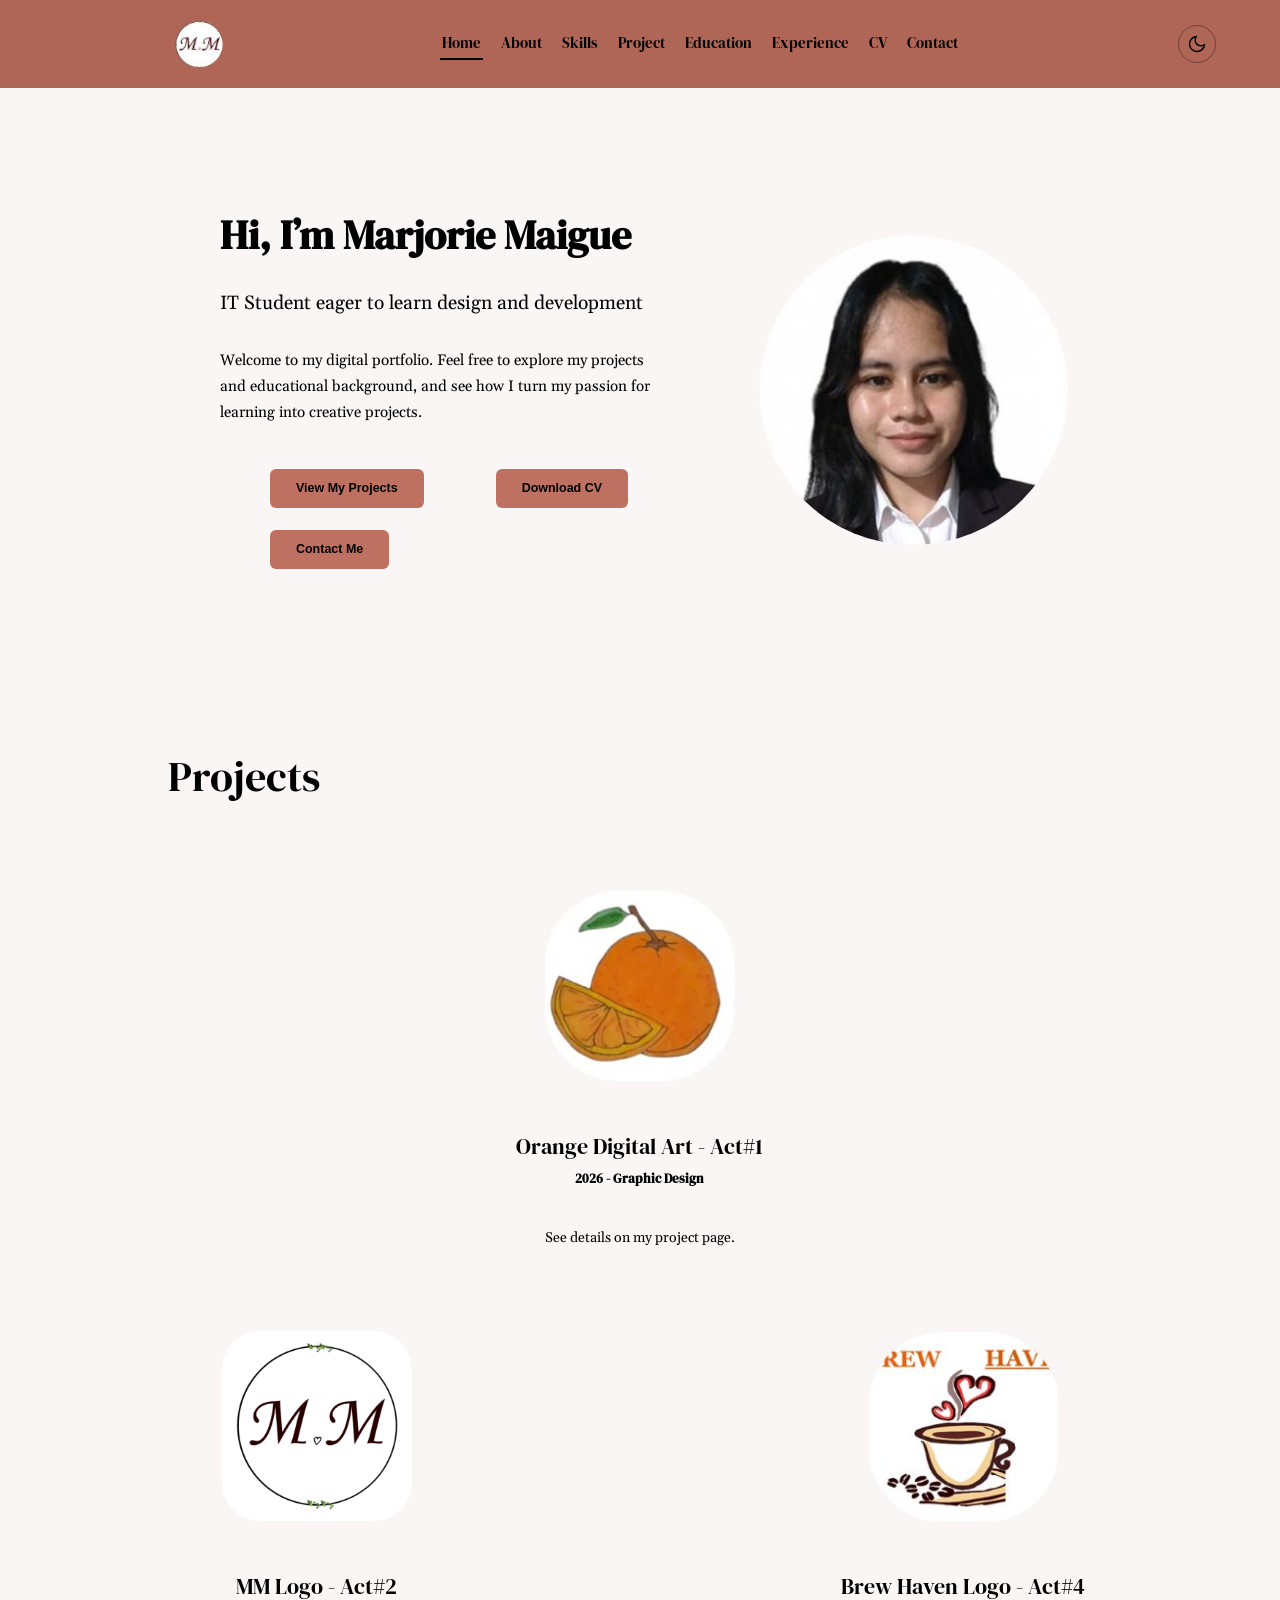
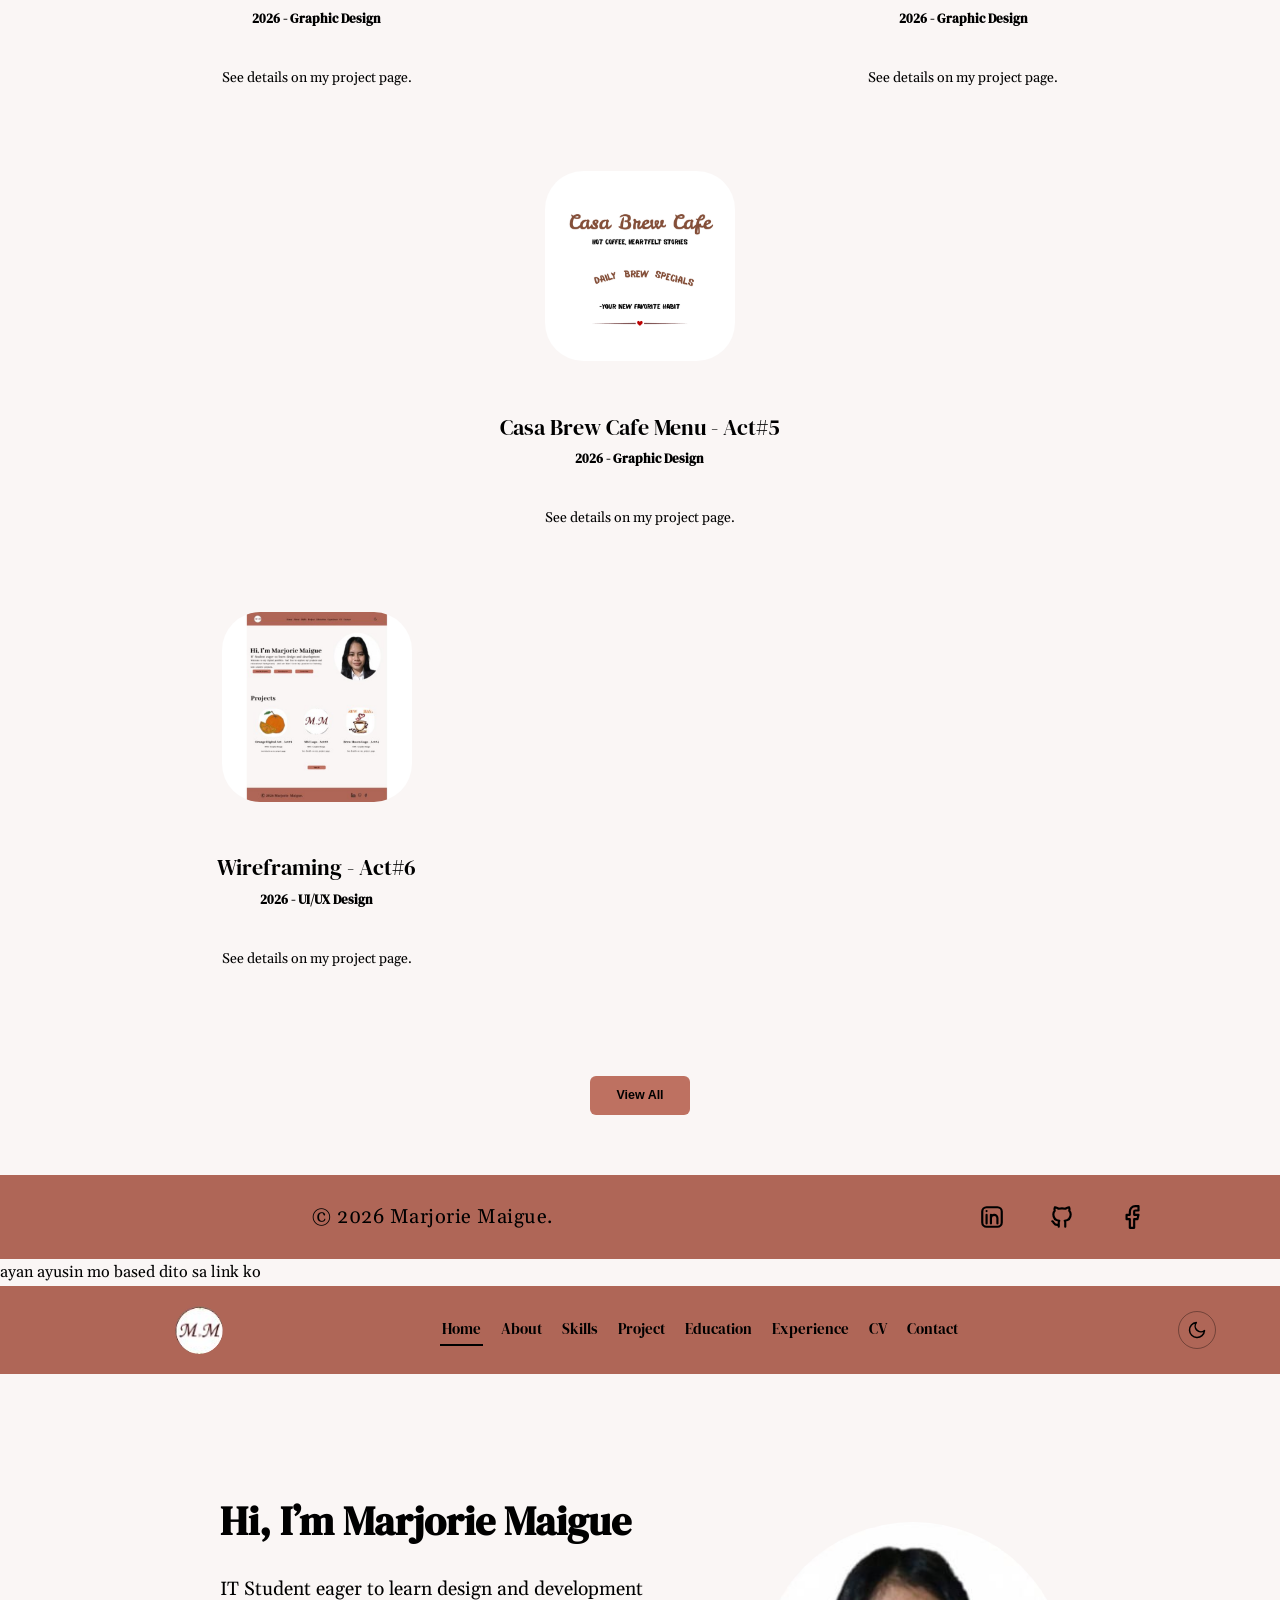
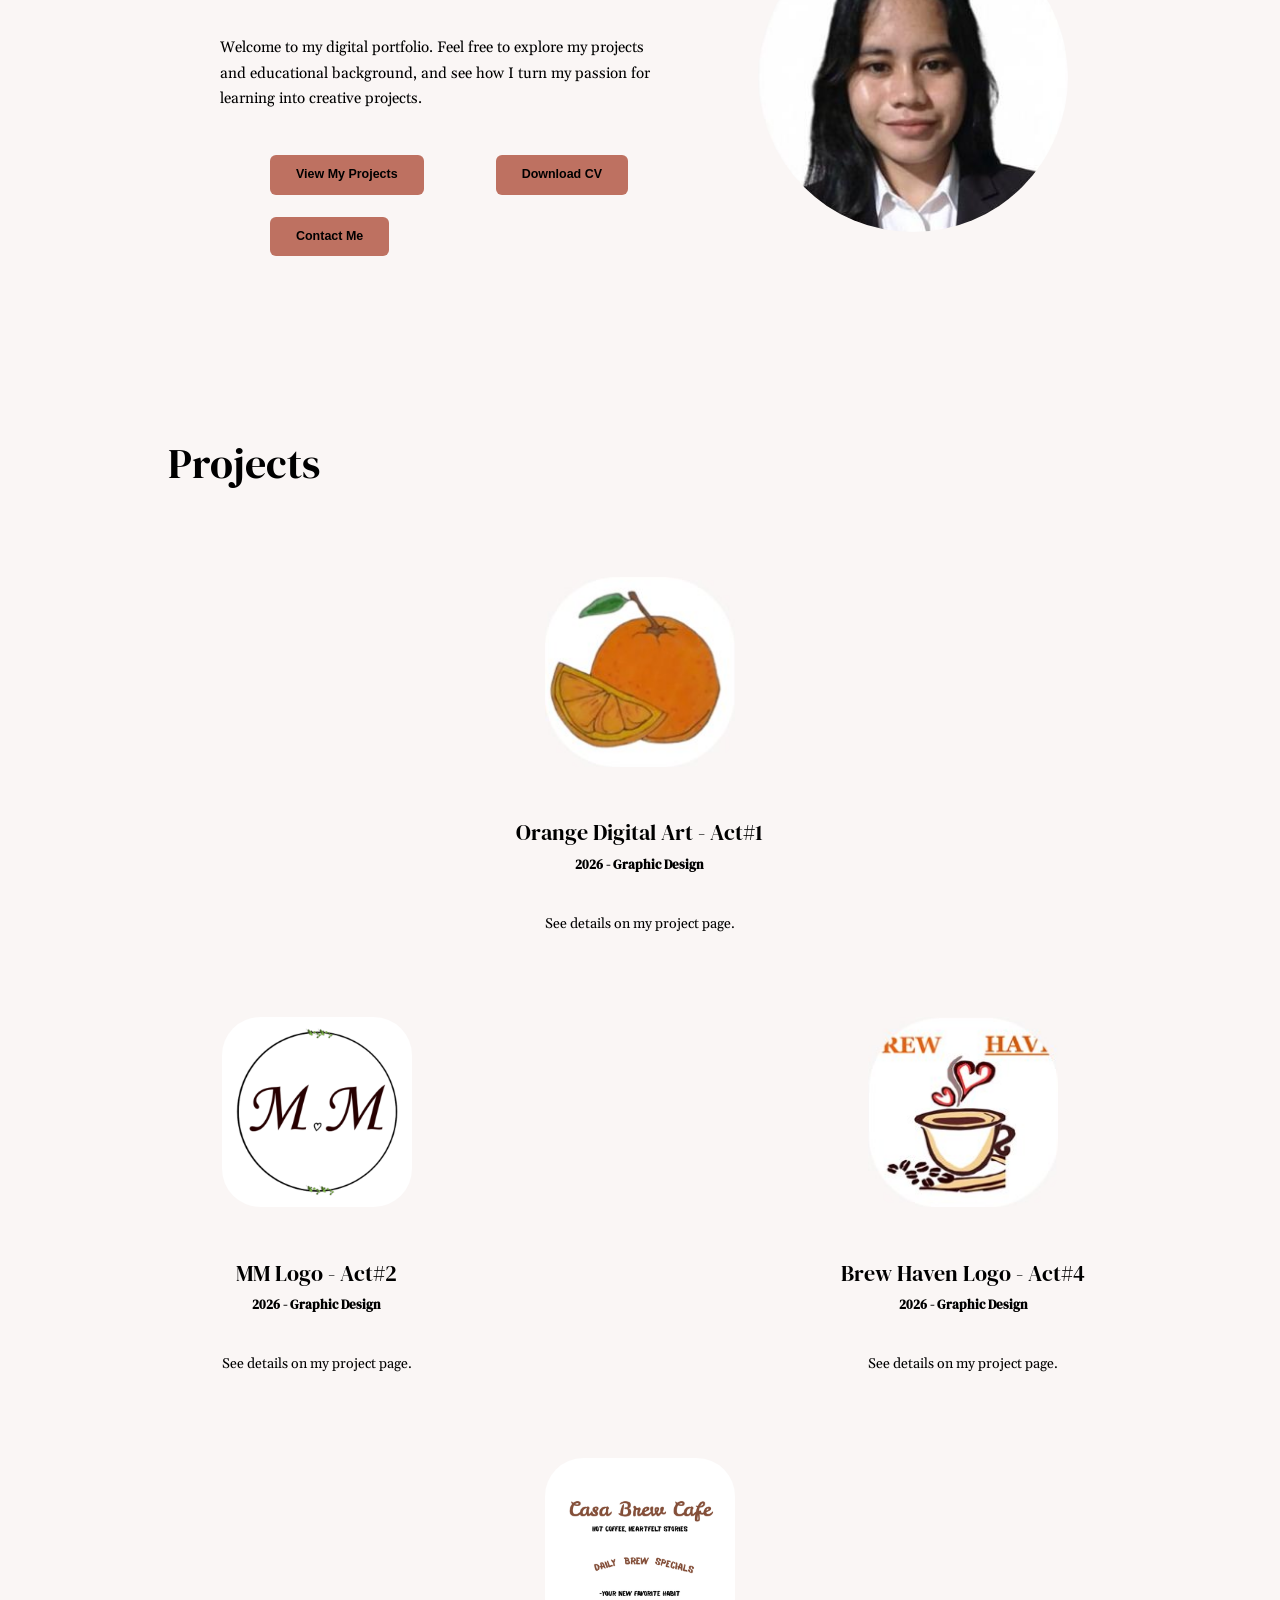
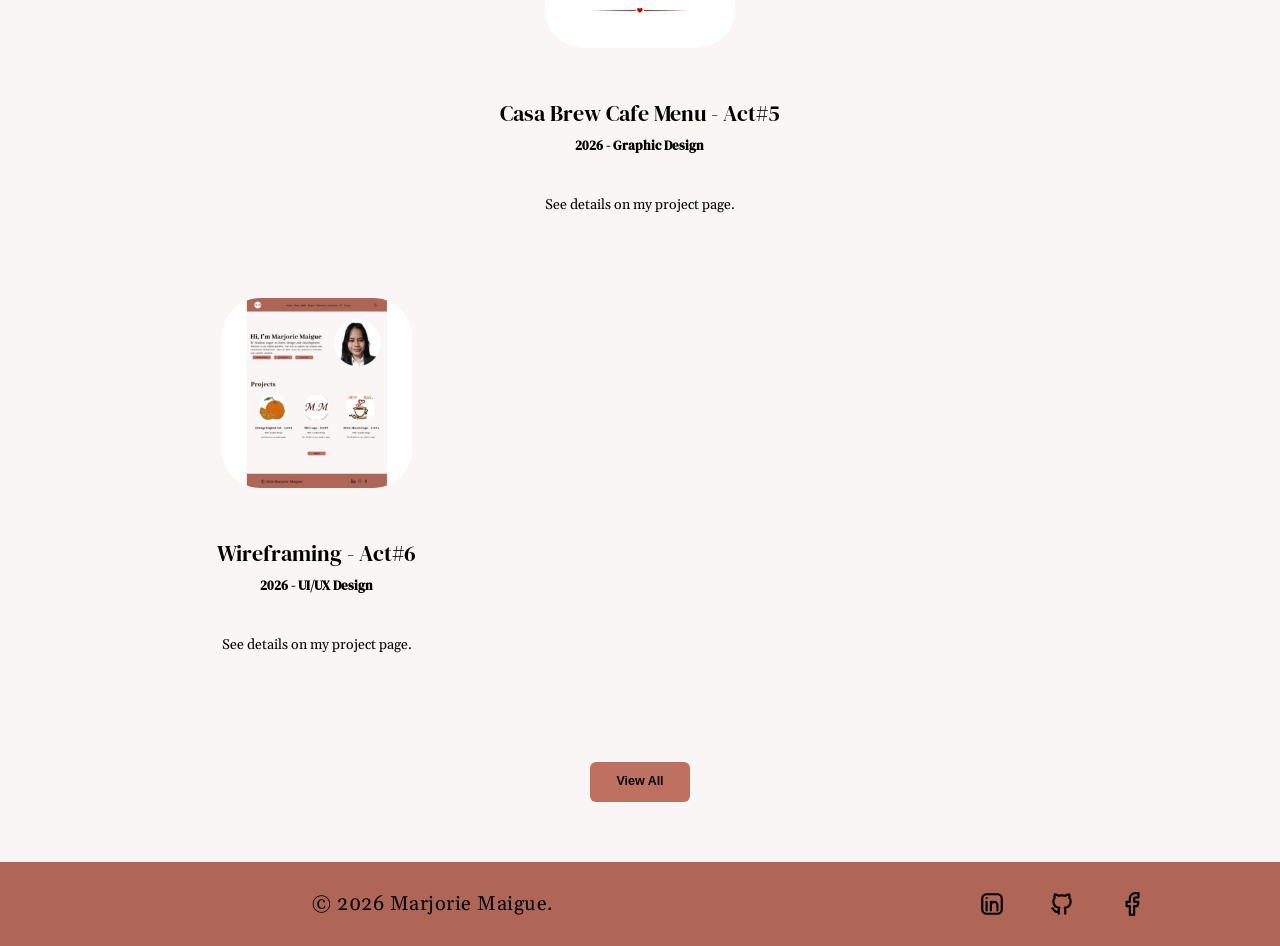
==== commit e4efe09e: "Update index.html" ====
--- a/index.html
+++ b/index.html
@@ -3,104 +3,162 @@
 <head>
 <meta charset="UTF-8">
 <meta name="viewport" content="width=device-width, initial-scale=1">
-
-<!-- SEO Meta Tags para mahanap sa Google Search -->
-<title>Marjorie Maigue | IT Portfolio & Web Developer</title>
-<meta name="description" content="Official portfolio of Marjorie Maigue, an IT student and Web Developer specializing in UI/UX design, frontend development, and web systems.">
-<meta name="keywords" content="Marjorie Maigue, Marjorie Maigue Portfolio, City College of Calamba, Web Developer Philippines, IT Student Portfolio">
-<meta name="author" content="Marjorie Maigue">
-
-<!-- Open Graph / Social Media Sharing -->
-<meta property="og:title" content="Marjorie Maigue | IT Portfolio & Web Developer">
-<meta property="og:description" content="Welcome to my digital portfolio. Explore my projects, skills, and educational background.">
-<meta property="og:type" content="website">
-<meta property="og:url" content="https://maiguemarjorie03-svg.github.io/MyPortfolio/">
-
-<link rel="preconnect" href="https://fonts.googleapis.com">
-<link rel="preconnect" href="https://fonts.gstatic.com" crossorigin>
-<link href="https://fonts.googleapis.com/css2?family=DM+Serif+Display&family=Gelasio:wght@400;700&display=swap" rel="stylesheet">
+<title>Home | Marjorie Maigue</title>
+<link rel="preconnect" href="https://fonts.googleapis.com"><link rel="preconnect" href="https://fonts.gstatic.com" crossorigin><link href="https://fonts.googleapis.com/css2?family=DM+Serif+Display&family=Gelasio:wght@400;700&display=swap" rel="stylesheet">
 <script>try{var t=localStorage.getItem("theme");if(!t&&window.matchMedia("(prefers-color-scheme: dark)").matches)t="dark";if(t)document.documentElement.setAttribute("data-theme",t)}catch(e){}</script>
 <link rel="stylesheet" href="style.css?v=11">
 </head>
 <body>
 
 <nav>
-  <a class="logo" href="index.html" aria-label="Home"><img src="images/logo.png" alt="M.M logo"></a>
-  <div class="links">
-    <a href="index.html" class="active">Home</a>
-    <a href="about.html">About</a>
-    <a href="skills.html">Skills</a>
-    <a href="projects.html">Project</a>
-    <a href="education.html">Education</a>
-    <a href="experience.html">Experience</a>
-    <a href="cv.html">CV</a>
-    <a href="contact.html">Contact</a>
-  </div>
-  <button class="theme-toggle" id="themeToggle" type="button" aria-label="Switch to dark mode" aria-pressed="false">
-    <svg class="i-moon" viewBox="0 0 24 24" fill="none" stroke="currentColor" stroke-width="1.8" stroke-linecap="round" stroke-linejoin="round" aria-hidden="true"><path d="M21 12.8A9 9 0 1 1 11.2 3a7 7 0 0 0 9.8 9.8z"/></svg>
-    <svg class="i-sun" viewBox="0 0 24 24" fill="none" stroke="currentColor" stroke-width="1.8" stroke-linecap="round" stroke-linejoin="round" aria-hidden="true"><circle cx="12" cy="12" r="4.5"/><path d="M12 2v2M12 20v2M4.9 4.9l1.4 1.4M17.7 17.7l1.4 1.4M2 12h2M20 12h2M4.9 19.1l1.4-1.4M17.7 6.3l1.4-1.4"/></svg>
-  </button>
+  <a class="logo" href="index.html" aria-label="Home"><img src="images/logo.png" alt="M.M logo"></a>
+  <div class="links"><a href="index.html" class=active>Home</a><a href="about.html">About</a><a href="skills.html">Skills</a><a href="projects.html">Project</a><a href="education.html">Education</a><a href="experience.html">Experience</a><a href="cv.html">CV</a><a href="contact.html">Contact</a></div>
+  <button class="theme-toggle" id="themeToggle" type="button" aria-label="Switch to dark mode" aria-pressed="false"><svg class="i-moon" viewBox="0 0 24 24" fill="none" stroke="currentColor" stroke-width="1.8" stroke-linecap="round" stroke-linejoin="round" aria-hidden="true"><path d="M21 12.8A9 9 0 1 1 11.2 3a7 7 0 0 0 9.8 9.8z"/></svg><svg class="i-sun" viewBox="0 0 24 24" fill="none" stroke="currentColor" stroke-width="1.8" stroke-linecap="round" stroke-linejoin="round" aria-hidden="true"><circle cx="12" cy="12" r="4.5"/><path d="M12 2v2M12 20v2M4.9 4.9l1.4 1.4M17.7 17.7l1.4 1.4M2 12h2M20 12h2M4.9 19.1l1.4-1.4M17.7 6.3l1.4-1.4"/></svg></button>
 </nav>
 
 <main>
 <section class="wrap">
-  <div class="hero">
-    <div class="text">
-      <h1>Hi, I’m Marjorie Maigue</h1>
-      <h3>IT Student eager to learn design and development</h3>
-      <p>Welcome to my digital portfolio. Feel free to explore my projects and educational background, and see how I turn my passion for learning into creative projects.</p>
-      <div class="btn-row">
-        <a href="projects.html" class="btn">View My Projects</a>
-        <a href="cv.pdf" download="Marjorie_Maigue_CV.pdf" class="btn">Download CV</a>
-        <a href="contact.html" class="btn">Contact Me</a>
-      </div>
-    </div>
-    <div class="photo"><img src="images/profile.jpg" alt="Marjorie Maigue"></div>
-  </div>
+  <div class="hero">
+    <div class="text">
+      <h1>Hi, I’m Marjorie Maigue</h1>
+      <h3>IT Student eager to learn design and development</h3>
+      <p>Welcome to my digital portfolio. Feel free to explore my projects and educational background, and see how I turn my passion for learning into creative projects.</p>
+      <div class="btn-row">
+        <a href="projects.html" class="btn">View My Projects</a>
+        <a href="cv.pdf" download="Marjorie_Maigue_CV.pdf" class="btn">Download CV</a>
+        <a href="contact.html" class="btn">Contact Me</a>
+      </div>
+    </div>
+    <div class="photo"><img src="images/profile.jpg" alt="Marjorie Maigue"></div>
+  </div>
 </section>
 
 <section class="wrap home-projects" id="projects">
-  <h2>Projects</h2>
-  <div class="cards3">
-    <div>
-      <div class="pimg"><img src="images/orange.png" alt="Orange Digital Art - Act#1"></div>
-      <h4>Orange Digital Art - Act#1</h4><small>2026 - Graphic Design</small>
-      <p>See details on my project page.</p>
-    </div>
-    <div>
-      <div class="pimg"><img src="images/mm-logo.png" alt="MM Logo - Act#2"></div>
-      <h4>MM Logo - Act#2</h4><small>2026 - Graphic Design</small>
-      <p>See details on my project page.</p>
-    </div>
-    <div>
-      <div class="pimg"><img src="images/brew-haven.png" alt="Brew Haven Logo - Act#4"></div>
-      <h4>Brew Haven Logo - Act#4</h4><small>2026 - Graphic Design</small>
-      <p>See details on my project page.</p>
-    </div>
-    <div>
-      <div class="pimg"><img src="images/casa-brew.png" alt="Casa Brew Cafe Menu - Act#5"></div>
-      <h4>Casa Brew Cafe Menu - Act#5</h4><small>2026 - Graphic Design</small>
-      <p>See details on my project page.</p>
-    </div>
-    <div>
-      <div class="pimg"><img src="images/wireframing.png" alt="Wireframing - Act#6"></div>
-      <h4>Wireframing - Act#6</h4><small>2026 - UI/UX Design</small>
-      <p>See details on my project page.</p>
-    </div>
-  </div>
-  <div class="center"><a href="projects.html" class="btn">View All</a></div>
+  <h2>Projects</h2>
+  <div class="cards3">
+    <div>
+      <div class="pimg"><img src="images/orange.png" alt="Orange Digital Art - Act#1"></div>
+      <h4>Orange Digital Art - Act#1</h4><small>2026 - Graphic Design</small>
+      <p>See details on my project page.</p>
+    </div>
+    <div>
+      <div class="pimg"><img src="images/mm-logo.png" alt="MM Logo - Act#2"></div>
+      <h4>MM Logo - Act#2</h4><small>2026 - Graphic Design</small>
+      <p>See details on my project page.</p>
+    </div>
+    <div>
+      <div class="pimg"><img src="images/brew-haven.png" alt="Brew Haven Logo - Act#4"></div>
+      <h4>Brew Haven Logo - Act#4</h4><small>2026 - Graphic Design</small>
+      <p>See details on my project page.</p>
+    </div>
+    <div>
+      <div class="pimg"><img src="images/casa-brew.png" alt="Casa Brew Cafe Menu - Act#5"></div>
+      <h4>Casa Brew Cafe Menu - Act#5</h4><small>2026 - Graphic Design</small>
+      <p>See details on my project page.</p>
+    </div>
+    <div>
+      <div class="pimg"><img src="images/wireframing.png" alt="Wireframing - Act#6"></div>
+      <h4>Wireframing - Act#6</h4><small>2026 - UI/UX Design</small>
+      <p>See details on my project page.</p>
+    </div>
+  </div>
+  <div class="center"><a href="projects.html" class="btn">View All</a></div>
 </section>
 </main>
 
 <footer>
-  <p>© 2026 Marjorie Maigue.</p>
-  <div class="socials">
-    <a href="#" aria-label="LinkedIn" target="_blank" rel="noopener"><svg viewBox="0 0 24 24" fill="none" stroke="currentColor" stroke-width="2" stroke-linecap="round" stroke-linejoin="round" ><path d="M7 10v8M7 6.5v.01M11 18v-8M11 13a3 3 0 0 1 6 0v5"/><rect x="3" y="3" width="18" height="18" rx="4"/></svg></a>
-    <a href="https://github.com/maiguemarjorie03-svg" aria-label="GitHub" target="_blank" rel="noopener"><svg viewBox="0 0 24 24" fill="none" stroke="currentColor" stroke-width="2" stroke-linecap="round" stroke-linejoin="round" ><path d="M9 19c-4.3 1.4-4.3-2.5-6-3m12 5v-3.5c0-1 .1-1.4-.5-2 2.8-.3 5.5-1.4 5.5-6a4.6 4.6 0 0 0-1.3-3.2 4.2 4.2 0 0 0-.1-3.2s-1.1-.3-3.5 1.3a12 12 0 0 0-6.2 0C6.5 2.8 5.4 3.1 5.4 3.1a4.2 4.2 0 0 0-.1 3.2A4.6 4.6 0 0 0 4 9.5c0 4.6 2.7 5.7 5.5 6-.6.6-.6 1.2-.5 2V21"/></svg></a>
-    <a href="https://www.facebook.com/marjorie.maigue.24" aria-label="Facebook" target="_blank" rel="noopener"><svg viewBox="0 0 24 24" fill="none" stroke="currentColor" stroke-width="2" stroke-linecap="round" stroke-linejoin="round" ><path d="M18 2h-3a5 5 0 0 0-5 5v3H7v4h3v8h4v-8h3l1-4h-4V7a1 1 0 0 1 1-1h3z"/></svg></a>
-  </div>
+  <p>© 2026 Marjorie Maigue.</p>
+  <!-- Palitan ang # ng totoong profile links mo -->
+  <div class="socials">
+    <a href="#" aria-label="LinkedIn" target="_blank" rel="noopener"><svg viewBox="0 0 24 24" fill="none" stroke="currentColor" stroke-width="2" stroke-linecap="round" stroke-linejoin="round" ><path d="M7 10v8M7 6.5v.01M11 18v-8M11 13a3 3 0 0 1 6 0v5"/><rect x="3" y="3" width="18" height="18" rx="4"/></svg></a>
+    <a href="#" aria-label="GitHub" target="_blank" rel="noopener"><svg viewBox="0 0 24 24" fill="none" stroke="currentColor" stroke-width="2" stroke-linecap="round" stroke-linejoin="round" ><path d="M9 19c-4.3 1.4-4.3-2.5-6-3m12 5v-3.5c0-1 .1-1.4-.5-2 2.8-.3 5.5-1.4 5.5-6a4.6 4.6 0 0 0-1.3-3.2 4.2 4.2 0 0 0-.1-3.2s-1.1-.3-3.5 1.3a12 12 0 0 0-6.2 0C6.5 2.8 5.4 3.1 5.4 3.1a4.2 4.2 0 0 0-.1 3.2A4.6 4.6 0 0 0 4 9.5c0 4.6 2.7 5.7 5.5 6-.6.6-.6 1.2-.5 2V21"/></svg></a>
+    <a href="https://www.facebook.com/marjorie.maigue.24" aria-label="Facebook" target="_blank" rel="noopener"><svg viewBox="0 0 24 24" fill="none" stroke="currentColor" stroke-width="2" stroke-linecap="round" stroke-linejoin="round" ><path d="M18 2h-3a5 5 0 0 0-5 5v3H7v4h3v8h4v-8h3l1-4h-4V7a1 1 0 0 1 1-1h3z"/></svg></a>
+  </div>
 </footer>
 
 <script src="script.js?v=11"></script>
 </body>
 </html>
+
+ayan ayusin mo based dito sa link ko
+<!DOCTYPE html>
+<html lang="en">
+<head>
+<meta charset="UTF-8">
+<meta name="viewport" content="width=device-width, initial-scale=1">
+<title>Home | Marjorie Maigue</title>
+<link rel="preconnect" href="https://fonts.googleapis.com"><link rel="preconnect" href="https://fonts.gstatic.com" crossorigin><link href="https://fonts.googleapis.com/css2?family=DM+Serif+Display&family=Gelasio:wght@400;700&display=swap" rel="stylesheet">
+<script>try{var t=localStorage.getItem("theme");if(!t&&window.matchMedia("(prefers-color-scheme: dark)").matches)t="dark";if(t)document.documentElement.setAttribute("data-theme",t)}catch(e){}</script>
+<link rel="stylesheet" href="style.css?v=11">
+</head>
+<body>
+
+<nav>
+  <a class="logo" href="index.html" aria-label="Home"><img src="images/logo.png" alt="M.M logo"></a>
+  <div class="links"><a href="index.html" class=active>Home</a><a href="about.html">About</a><a href="skills.html">Skills</a><a href="projects.html">Project</a><a href="education.html">Education</a><a href="experience.html">Experience</a><a href="cv.html">CV</a><a href="contact.html">Contact</a></div>
+  <button class="theme-toggle" id="themeToggle" type="button" aria-label="Switch to dark mode" aria-pressed="false"><svg class="i-moon" viewBox="0 0 24 24" fill="none" stroke="currentColor" stroke-width="1.8" stroke-linecap="round" stroke-linejoin="round" aria-hidden="true"><path d="M21 12.8A9 9 0 1 1 11.2 3a7 7 0 0 0 9.8 9.8z"/></svg><svg class="i-sun" viewBox="0 0 24 24" fill="none" stroke="currentColor" stroke-width="1.8" stroke-linecap="round" stroke-linejoin="round" aria-hidden="true"><circle cx="12" cy="12" r="4.5"/><path d="M12 2v2M12 20v2M4.9 4.9l1.4 1.4M17.7 17.7l1.4 1.4M2 12h2M20 12h2M4.9 19.1l1.4-1.4M17.7 6.3l1.4-1.4"/></svg></button>
+</nav>
+
+<main>
+<section class="wrap">
+  <div class="hero">
+    <div class="text">
+      <h1>Hi, I’m Marjorie Maigue</h1>
+      <h3>IT Student eager to learn design and development</h3>
+      <p>Welcome to my digital portfolio. Feel free to explore my projects and educational background, and see how I turn my passion for learning into creative projects.</p>
+      <div class="btn-row">
+        <a href="projects.html" class="btn">View My Projects</a>
+        <a href="cv.pdf" download="Marjorie_Maigue_CV.pdf" class="btn">Download CV</a>
+        <a href="contact.html" class="btn">Contact Me</a>
+      </div>
+    </div>
+    <div class="photo"><img src="images/profile.jpg" alt="Marjorie Maigue"></div>
+  </div>
+</section>
+
+<section class="wrap home-projects" id="projects">
+  <h2>Projects</h2>
+  <div class="cards3">
+    <div>
+      <div class="pimg"><img src="images/orange.png" alt="Orange Digital Art - Act#1"></div>
+      <h4>Orange Digital Art - Act#1</h4><small>2026 - Graphic Design</small>
+      <p>See details on my project page.</p>
+    </div>
+    <div>
+      <div class="pimg"><img src="images/mm-logo.png" alt="MM Logo - Act#2"></div>
+      <h4>MM Logo - Act#2</h4><small>2026 - Graphic Design</small>
+      <p>See details on my project page.</p>
+    </div>
+    <div>
+      <div class="pimg"><img src="images/brew-haven.png" alt="Brew Haven Logo - Act#4"></div>
+      <h4>Brew Haven Logo - Act#4</h4><small>2026 - Graphic Design</small>
+      <p>See details on my project page.</p>
+    </div>
+    <div>
+      <div class="pimg"><img src="images/casa-brew.png" alt="Casa Brew Cafe Menu - Act#5"></div>
+      <h4>Casa Brew Cafe Menu - Act#5</h4><small>2026 - Graphic Design</small>
+      <p>See details on my project page.</p>
+    </div>
+    <div>
+      <div class="pimg"><img src="images/wireframing.png" alt="Wireframing - Act#6"></div>
+      <h4>Wireframing - Act#6</h4><small>2026 - UI/UX Design</small>
+      <p>See details on my project page.</p>
+    </div>
+  </div>
+  <div class="center"><a href="projects.html" class="btn">View All</a></div>
+</section>
+</main>
+
+<footer>
+  <p>© 2026 Marjorie Maigue.</p>
+  <!-- Palitan ang # ng totoong profile links mo -->
+  <div class="socials">
+    <a href="#" aria-label="LinkedIn" target="_blank" rel="noopener"><svg viewBox="0 0 24 24" fill="none" stroke="currentColor" stroke-width="2" stroke-linecap="round" stroke-linejoin="round" ><path d="M7 10v8M7 6.5v.01M11 18v-8M11 13a3 3 0 0 1 6 0v5"/><rect x="3" y="3" width="18" height="18" rx="4"/></svg></a>
+    <a href="#" aria-label="GitHub" target="_blank" rel="noopener"><svg viewBox="0 0 24 24" fill="none" stroke="currentColor" stroke-width="2" stroke-linecap="round" stroke-linejoin="round" ><path d="M9 19c-4.3 1.4-4.3-2.5-6-3m12 5v-3.5c0-1 .1-1.4-.5-2 2.8-.3 5.5-1.4 5.5-6a4.6 4.6 0 0 0-1.3-3.2 4.2 4.2 0 0 0-.1-3.2s-1.1-.3-3.5 1.3a12 12 0 0 0-6.2 0C6.5 2.8 5.4 3.1 5.4 3.1a4.2 4.2 0 0 0-.1 3.2A4.6 4.6 0 0 0 4 9.5c0 4.6 2.7 5.7 5.5 6-.6.6-.6 1.2-.5 2V21"/></svg></a>
+    <a href="https://www.facebook.com/marjorie.maigue.24" aria-label="Facebook" target="_blank" rel="noopener"><svg viewBox="0 0 24 24" fill="none" stroke="currentColor" stroke-width="2" stroke-linecap="round" stroke-linejoin="round" ><path d="M18 2h-3a5 5 0 0 0-5 5v3H7v4h3v8h4v-8h3l1-4h-4V7a1 1 0 0 1 1-1h3z"/></svg></a>
+  </div>
+</footer>
+
+<script src="script.js?v=11"></script>
+</body>
+</html>
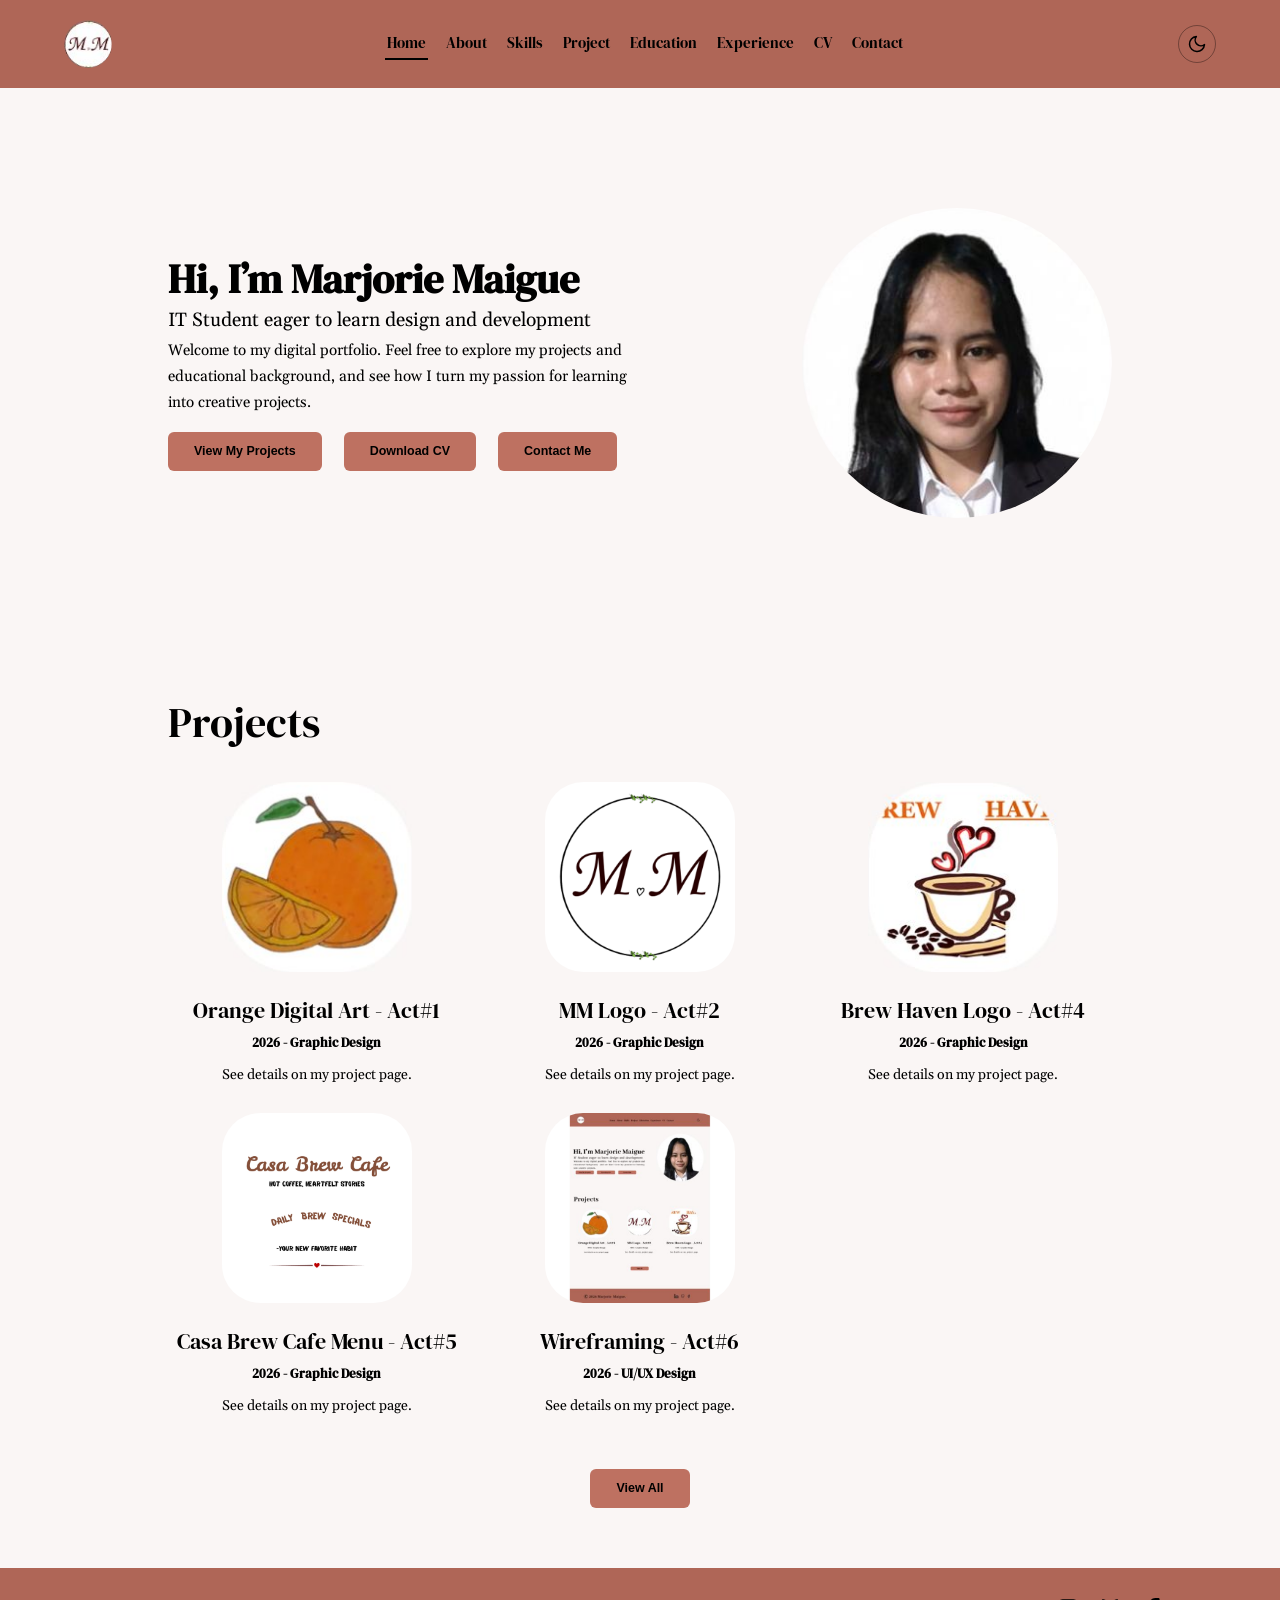
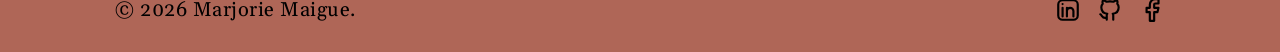
==== commit 6e6664e4: "Update index.html" ====
--- a/index.html
+++ b/index.html
@@ -11,154 +11,71 @@
 <body>
 
 <nav>
-  <a class="logo" href="index.html" aria-label="Home"><img src="images/logo.png" alt="M.M logo"></a>
-  <div class="links"><a href="index.html" class=active>Home</a><a href="about.html">About</a><a href="skills.html">Skills</a><a href="projects.html">Project</a><a href="education.html">Education</a><a href="experience.html">Experience</a><a href="cv.html">CV</a><a href="contact.html">Contact</a></div>
-  <button class="theme-toggle" id="themeToggle" type="button" aria-label="Switch to dark mode" aria-pressed="false"><svg class="i-moon" viewBox="0 0 24 24" fill="none" stroke="currentColor" stroke-width="1.8" stroke-linecap="round" stroke-linejoin="round" aria-hidden="true"><path d="M21 12.8A9 9 0 1 1 11.2 3a7 7 0 0 0 9.8 9.8z"/></svg><svg class="i-sun" viewBox="0 0 24 24" fill="none" stroke="currentColor" stroke-width="1.8" stroke-linecap="round" stroke-linejoin="round" aria-hidden="true"><circle cx="12" cy="12" r="4.5"/><path d="M12 2v2M12 20v2M4.9 4.9l1.4 1.4M17.7 17.7l1.4 1.4M2 12h2M20 12h2M4.9 19.1l1.4-1.4M17.7 6.3l1.4-1.4"/></svg></button>
+  <a class="logo" href="index.html" aria-label="Home"><img src="images/logo.png" alt="M.M logo"></a>
+  <div class="links"><a href="index.html" class=active>Home</a><a href="about.html">About</a><a href="skills.html">Skills</a><a href="projects.html">Project</a><a href="education.html">Education</a><a href="experience.html">Experience</a><a href="cv.html">CV</a><a href="contact.html">Contact</a></div>
+  <button class="theme-toggle" id="themeToggle" type="button" aria-label="Switch to dark mode" aria-pressed="false"><svg class="i-moon" viewBox="0 0 24 24" fill="none" stroke="currentColor" stroke-width="1.8" stroke-linecap="round" stroke-linejoin="round" aria-hidden="true"><path d="M21 12.8A9 9 0 1 1 11.2 3a7 7 0 0 0 9.8 9.8z"/></svg><svg class="i-sun" viewBox="0 0 24 24" fill="none" stroke="currentColor" stroke-width="1.8" stroke-linecap="round" stroke-linejoin="round" aria-hidden="true"><circle cx="12" cy="12" r="4.5"/><path d="M12 2v2M12 20v2M4.9 4.9l1.4 1.4M17.7 17.7l1.4 1.4M2 12h2M20 12h2M4.9 19.1l1.4-1.4M17.7 6.3l1.4-1.4"/></svg></button>
 </nav>
 
 <main>
 <section class="wrap">
-  <div class="hero">
-    <div class="text">
-      <h1>Hi, I’m Marjorie Maigue</h1>
-      <h3>IT Student eager to learn design and development</h3>
-      <p>Welcome to my digital portfolio. Feel free to explore my projects and educational background, and see how I turn my passion for learning into creative projects.</p>
-      <div class="btn-row">
-        <a href="projects.html" class="btn">View My Projects</a>
-        <a href="cv.pdf" download="Marjorie_Maigue_CV.pdf" class="btn">Download CV</a>
-        <a href="contact.html" class="btn">Contact Me</a>
-      </div>
-    </div>
-    <div class="photo"><img src="images/profile.jpg" alt="Marjorie Maigue"></div>
-  </div>
+  <div class="hero">
+    <div class="text">
+      <h1>Hi, I’m Marjorie Maigue</h1>
+      <h3>IT Student eager to learn design and development</h3>
+      <p>Welcome to my digital portfolio. Feel free to explore my projects and educational background, and see how I turn my passion for learning into creative projects.</p>
+      <div class="btn-row">
+        <a href="projects.html" class="btn">View My Projects</a>
+        <a href="cv.pdf" download="Marjorie_Maigue_CV.pdf" class="btn">Download CV</a>
+        <a href="contact.html" class="btn">Contact Me</a>
+      </div>
+    </div>
+    <div class="photo"><img src="images/profile.jpg" alt="Marjorie Maigue"></div>
+  </div>
 </section>
 
 <section class="wrap home-projects" id="projects">
-  <h2>Projects</h2>
-  <div class="cards3">
-    <div>
-      <div class="pimg"><img src="images/orange.png" alt="Orange Digital Art - Act#1"></div>
-      <h4>Orange Digital Art - Act#1</h4><small>2026 - Graphic Design</small>
-      <p>See details on my project page.</p>
-    </div>
-    <div>
-      <div class="pimg"><img src="images/mm-logo.png" alt="MM Logo - Act#2"></div>
-      <h4>MM Logo - Act#2</h4><small>2026 - Graphic Design</small>
-      <p>See details on my project page.</p>
-    </div>
-    <div>
-      <div class="pimg"><img src="images/brew-haven.png" alt="Brew Haven Logo - Act#4"></div>
-      <h4>Brew Haven Logo - Act#4</h4><small>2026 - Graphic Design</small>
-      <p>See details on my project page.</p>
-    </div>
-    <div>
-      <div class="pimg"><img src="images/casa-brew.png" alt="Casa Brew Cafe Menu - Act#5"></div>
-      <h4>Casa Brew Cafe Menu - Act#5</h4><small>2026 - Graphic Design</small>
-      <p>See details on my project page.</p>
-    </div>
-    <div>
-      <div class="pimg"><img src="images/wireframing.png" alt="Wireframing - Act#6"></div>
-      <h4>Wireframing - Act#6</h4><small>2026 - UI/UX Design</small>
-      <p>See details on my project page.</p>
-    </div>
-  </div>
-  <div class="center"><a href="projects.html" class="btn">View All</a></div>
+  <h2>Projects</h2>
+  <div class="cards3">
+    <div>
+      <div class="pimg"><img src="images/orange.png" alt="Orange Digital Art - Act#1"></div>
+      <h4>Orange Digital Art - Act#1</h4><small>2026 - Graphic Design</small>
+      <p>See details on my project page.</p>
+    </div>
+    <div>
+      <div class="pimg"><img src="images/mm-logo.png" alt="MM Logo - Act#2"></div>
+      <h4>MM Logo - Act#2</h4><small>2026 - Graphic Design</small>
+      <p>See details on my project page.</p>
+    </div>
+    <div>
+      <div class="pimg"><img src="images/brew-haven.png" alt="Brew Haven Logo - Act#4"></div>
+      <h4>Brew Haven Logo - Act#4</h4><small>2026 - Graphic Design</small>
+      <p>See details on my project page.</p>
+    </div>
+    <div>
+      <div class="pimg"><img src="images/casa-brew.png" alt="Casa Brew Cafe Menu - Act#5"></div>
+      <h4>Casa Brew Cafe Menu - Act#5</h4><small>2026 - Graphic Design</small>
+      <p>See details on my project page.</p>
+    </div>
+    <div>
+      <div class="pimg"><img src="images/wireframing.png" alt="Wireframing - Act#6"></div>
+      <h4>Wireframing - Act#6</h4><small>2026 - UI/UX Design</small>
+      <p>See details on my project page.</p>
+    </div>
+  </div>
+  <div class="center"><a href="projects.html" class="btn">View All</a></div>
 </section>
 </main>
 
 <footer>
-  <p>© 2026 Marjorie Maigue.</p>
-  <!-- Palitan ang # ng totoong profile links mo -->
-  <div class="socials">
-    <a href="#" aria-label="LinkedIn" target="_blank" rel="noopener"><svg viewBox="0 0 24 24" fill="none" stroke="currentColor" stroke-width="2" stroke-linecap="round" stroke-linejoin="round" ><path d="M7 10v8M7 6.5v.01M11 18v-8M11 13a3 3 0 0 1 6 0v5"/><rect x="3" y="3" width="18" height="18" rx="4"/></svg></a>
-    <a href="#" aria-label="GitHub" target="_blank" rel="noopener"><svg viewBox="0 0 24 24" fill="none" stroke="currentColor" stroke-width="2" stroke-linecap="round" stroke-linejoin="round" ><path d="M9 19c-4.3 1.4-4.3-2.5-6-3m12 5v-3.5c0-1 .1-1.4-.5-2 2.8-.3 5.5-1.4 5.5-6a4.6 4.6 0 0 0-1.3-3.2 4.2 4.2 0 0 0-.1-3.2s-1.1-.3-3.5 1.3a12 12 0 0 0-6.2 0C6.5 2.8 5.4 3.1 5.4 3.1a4.2 4.2 0 0 0-.1 3.2A4.6 4.6 0 0 0 4 9.5c0 4.6 2.7 5.7 5.5 6-.6.6-.6 1.2-.5 2V21"/></svg></a>
-    <a href="https://www.facebook.com/marjorie.maigue.24" aria-label="Facebook" target="_blank" rel="noopener"><svg viewBox="0 0 24 24" fill="none" stroke="currentColor" stroke-width="2" stroke-linecap="round" stroke-linejoin="round" ><path d="M18 2h-3a5 5 0 0 0-5 5v3H7v4h3v8h4v-8h3l1-4h-4V7a1 1 0 0 1 1-1h3z"/></svg></a>
-  </div>
+  <p>© 2026 Marjorie Maigue.</p>
+  <!-- Palitan ang # ng totoong profile links mo -->
+  <div class="socials">
+    <a href="#" aria-label="LinkedIn" target="_blank" rel="noopener"><svg viewBox="0 0 24 24" fill="none" stroke="currentColor" stroke-width="2" stroke-linecap="round" stroke-linejoin="round" ><path d="M7 10v8M7 6.5v.01M11 18v-8M11 13a3 3 0 0 1 6 0v5"/><rect x="3" y="3" width="18" height="18" rx="4"/></svg></a>
+    <a href="#" aria-label="GitHub" target="_blank" rel="noopener"><svg viewBox="0 0 24 24" fill="none" stroke="currentColor" stroke-width="2" stroke-linecap="round" stroke-linejoin="round" ><path d="M9 19c-4.3 1.4-4.3-2.5-6-3m12 5v-3.5c0-1 .1-1.4-.5-2 2.8-.3 5.5-1.4 5.5-6a4.6 4.6 0 0 0-1.3-3.2 4.2 4.2 0 0 0-.1-3.2s-1.1-.3-3.5 1.3a12 12 0 0 0-6.2 0C6.5 2.8 5.4 3.1 5.4 3.1a4.2 4.2 0 0 0-.1 3.2A4.6 4.6 0 0 0 4 9.5c0 4.6 2.7 5.7 5.5 6-.6.6-.6 1.2-.5 2V21"/></svg></a>
+    <a href="https://www.facebook.com/marjorie.maigue.24" aria-label="Facebook" target="_blank" rel="noopener"><svg viewBox="0 0 24 24" fill="none" stroke="currentColor" stroke-width="2" stroke-linecap="round" stroke-linejoin="round" ><path d="M18 2h-3a5 5 0 0 0-5 5v3H7v4h3v8h4v-8h3l1-4h-4V7a1 1 0 0 1 1-1h3z"/></svg></a>
+  </div>
 </footer>
 
 <script src="script.js?v=11"></script>
 </body>
 </html>
-
-ayan ayusin mo based dito sa link ko
-<!DOCTYPE html>
-<html lang="en">
-<head>
-<meta charset="UTF-8">
-<meta name="viewport" content="width=device-width, initial-scale=1">
-<title>Home | Marjorie Maigue</title>
-<link rel="preconnect" href="https://fonts.googleapis.com"><link rel="preconnect" href="https://fonts.gstatic.com" crossorigin><link href="https://fonts.googleapis.com/css2?family=DM+Serif+Display&family=Gelasio:wght@400;700&display=swap" rel="stylesheet">
-<script>try{var t=localStorage.getItem("theme");if(!t&&window.matchMedia("(prefers-color-scheme: dark)").matches)t="dark";if(t)document.documentElement.setAttribute("data-theme",t)}catch(e){}</script>
-<link rel="stylesheet" href="style.css?v=11">
-</head>
-<body>
-
-<nav>
-  <a class="logo" href="index.html" aria-label="Home"><img src="images/logo.png" alt="M.M logo"></a>
-  <div class="links"><a href="index.html" class=active>Home</a><a href="about.html">About</a><a href="skills.html">Skills</a><a href="projects.html">Project</a><a href="education.html">Education</a><a href="experience.html">Experience</a><a href="cv.html">CV</a><a href="contact.html">Contact</a></div>
-  <button class="theme-toggle" id="themeToggle" type="button" aria-label="Switch to dark mode" aria-pressed="false"><svg class="i-moon" viewBox="0 0 24 24" fill="none" stroke="currentColor" stroke-width="1.8" stroke-linecap="round" stroke-linejoin="round" aria-hidden="true"><path d="M21 12.8A9 9 0 1 1 11.2 3a7 7 0 0 0 9.8 9.8z"/></svg><svg class="i-sun" viewBox="0 0 24 24" fill="none" stroke="currentColor" stroke-width="1.8" stroke-linecap="round" stroke-linejoin="round" aria-hidden="true"><circle cx="12" cy="12" r="4.5"/><path d="M12 2v2M12 20v2M4.9 4.9l1.4 1.4M17.7 17.7l1.4 1.4M2 12h2M20 12h2M4.9 19.1l1.4-1.4M17.7 6.3l1.4-1.4"/></svg></button>
-</nav>
-
-<main>
-<section class="wrap">
-  <div class="hero">
-    <div class="text">
-      <h1>Hi, I’m Marjorie Maigue</h1>
-      <h3>IT Student eager to learn design and development</h3>
-      <p>Welcome to my digital portfolio. Feel free to explore my projects and educational background, and see how I turn my passion for learning into creative projects.</p>
-      <div class="btn-row">
-        <a href="projects.html" class="btn">View My Projects</a>
-        <a href="cv.pdf" download="Marjorie_Maigue_CV.pdf" class="btn">Download CV</a>
-        <a href="contact.html" class="btn">Contact Me</a>
-      </div>
-    </div>
-    <div class="photo"><img src="images/profile.jpg" alt="Marjorie Maigue"></div>
-  </div>
-</section>
-
-<section class="wrap home-projects" id="projects">
-  <h2>Projects</h2>
-  <div class="cards3">
-    <div>
-      <div class="pimg"><img src="images/orange.png" alt="Orange Digital Art - Act#1"></div>
-      <h4>Orange Digital Art - Act#1</h4><small>2026 - Graphic Design</small>
-      <p>See details on my project page.</p>
-    </div>
-    <div>
-      <div class="pimg"><img src="images/mm-logo.png" alt="MM Logo - Act#2"></div>
-      <h4>MM Logo - Act#2</h4><small>2026 - Graphic Design</small>
-      <p>See details on my project page.</p>
-    </div>
-    <div>
-      <div class="pimg"><img src="images/brew-haven.png" alt="Brew Haven Logo - Act#4"></div>
-      <h4>Brew Haven Logo - Act#4</h4><small>2026 - Graphic Design</small>
-      <p>See details on my project page.</p>
-    </div>
-    <div>
-      <div class="pimg"><img src="images/casa-brew.png" alt="Casa Brew Cafe Menu - Act#5"></div>
-      <h4>Casa Brew Cafe Menu - Act#5</h4><small>2026 - Graphic Design</small>
-      <p>See details on my project page.</p>
-    </div>
-    <div>
-      <div class="pimg"><img src="images/wireframing.png" alt="Wireframing - Act#6"></div>
-      <h4>Wireframing - Act#6</h4><small>2026 - UI/UX Design</small>
-      <p>See details on my project page.</p>
-    </div>
-  </div>
-  <div class="center"><a href="projects.html" class="btn">View All</a></div>
-</section>
-</main>
-
-<footer>
-  <p>© 2026 Marjorie Maigue.</p>
-  <!-- Palitan ang # ng totoong profile links mo -->
-  <div class="socials">
-    <a href="#" aria-label="LinkedIn" target="_blank" rel="noopener"><svg viewBox="0 0 24 24" fill="none" stroke="currentColor" stroke-width="2" stroke-linecap="round" stroke-linejoin="round" ><path d="M7 10v8M7 6.5v.01M11 18v-8M11 13a3 3 0 0 1 6 0v5"/><rect x="3" y="3" width="18" height="18" rx="4"/></svg></a>
-    <a href="#" aria-label="GitHub" target="_blank" rel="noopener"><svg viewBox="0 0 24 24" fill="none" stroke="currentColor" stroke-width="2" stroke-linecap="round" stroke-linejoin="round" ><path d="M9 19c-4.3 1.4-4.3-2.5-6-3m12 5v-3.5c0-1 .1-1.4-.5-2 2.8-.3 5.5-1.4 5.5-6a4.6 4.6 0 0 0-1.3-3.2 4.2 4.2 0 0 0-.1-3.2s-1.1-.3-3.5 1.3a12 12 0 0 0-6.2 0C6.5 2.8 5.4 3.1 5.4 3.1a4.2 4.2 0 0 0-.1 3.2A4.6 4.6 0 0 0 4 9.5c0 4.6 2.7 5.7 5.5 6-.6.6-.6 1.2-.5 2V21"/></svg></a>
-    <a href="https://www.facebook.com/marjorie.maigue.24" aria-label="Facebook" target="_blank" rel="noopener"><svg viewBox="0 0 24 24" fill="none" stroke="currentColor" stroke-width="2" stroke-linecap="round" stroke-linejoin="round" ><path d="M18 2h-3a5 5 0 0 0-5 5v3H7v4h3v8h4v-8h3l1-4h-4V7a1 1 0 0 1 1-1h3z"/></svg></a>
-  </div>
-</footer>
-
-<script src="script.js?v=11"></script>
-</body>
-</html>
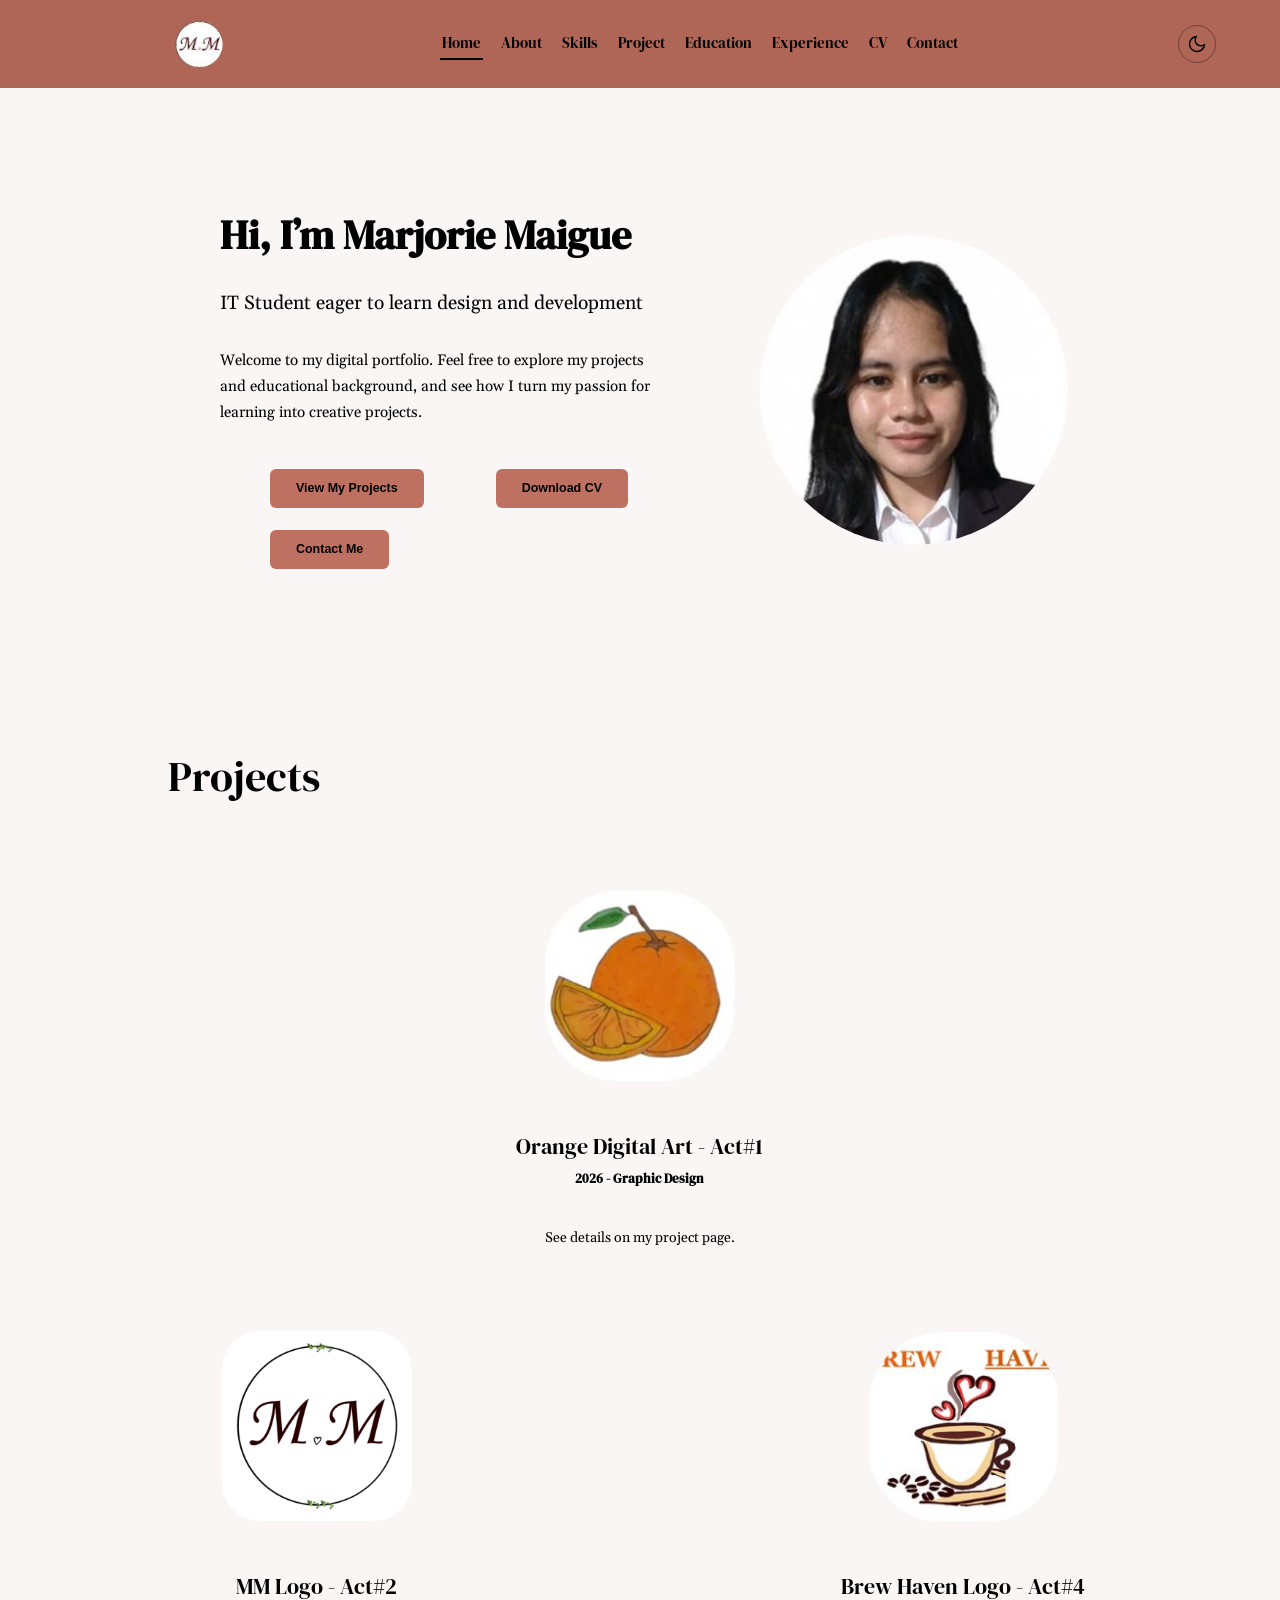
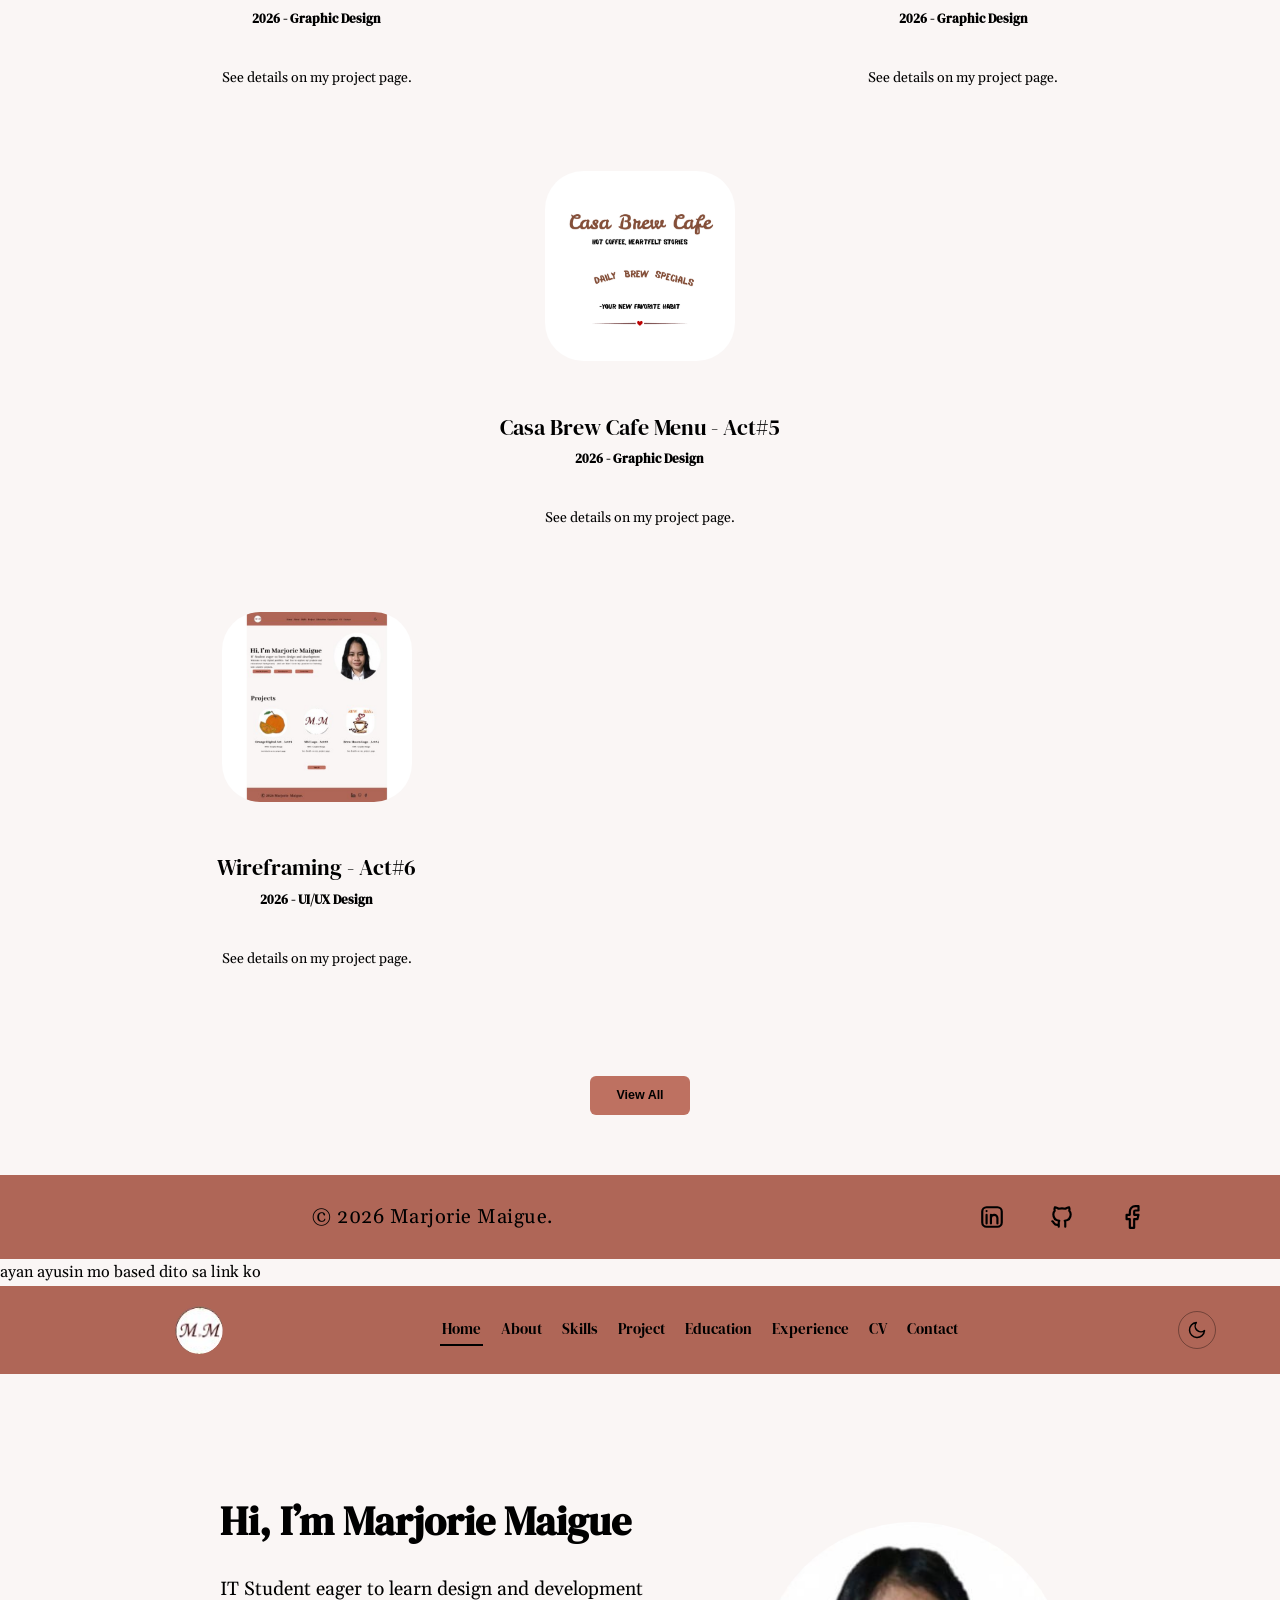
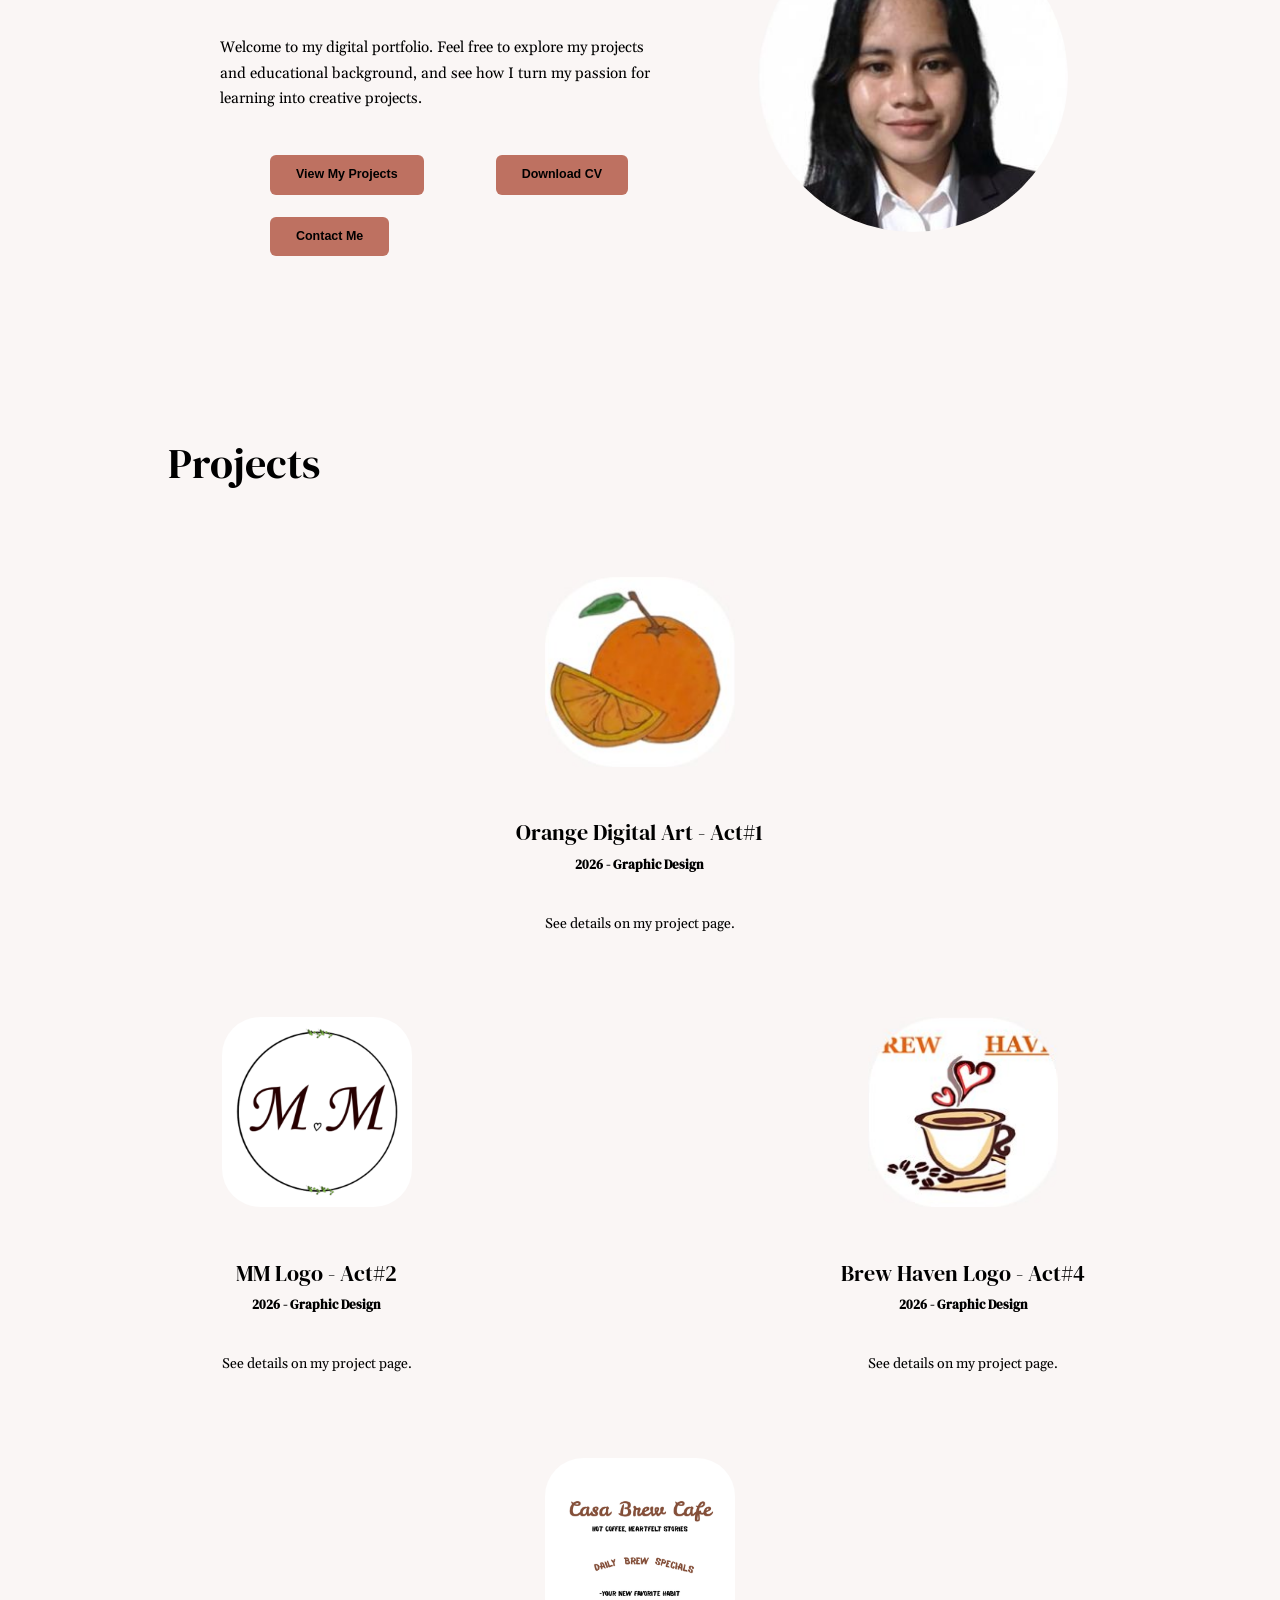
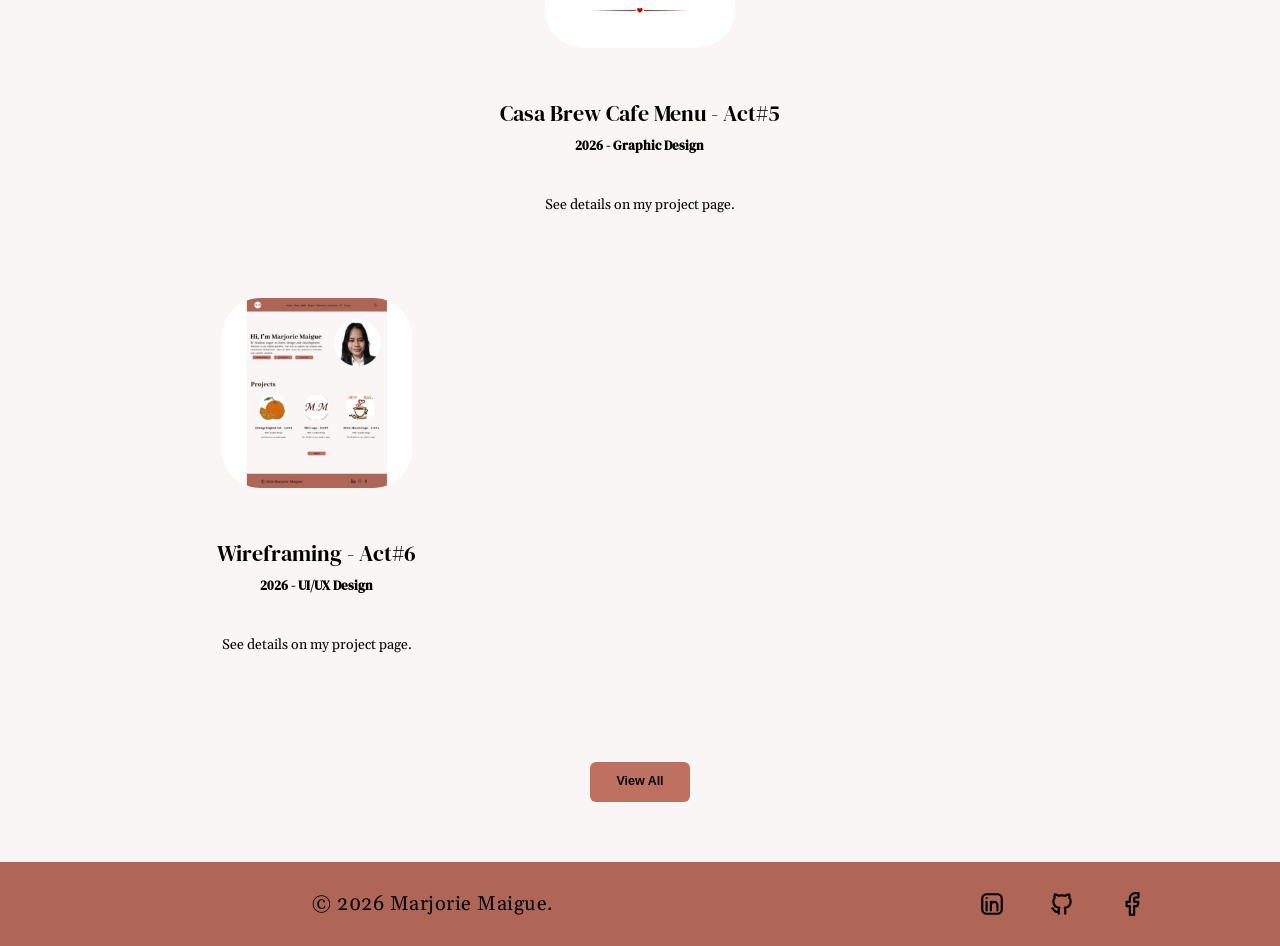
==== commit 42650621: "Update index.html" ====
--- a/index.html
+++ b/index.html
@@ -11,71 +11,154 @@
 <body>
 
 <nav>
-  <a class="logo" href="index.html" aria-label="Home"><img src="images/logo.png" alt="M.M logo"></a>
-  <div class="links"><a href="index.html" class=active>Home</a><a href="about.html">About</a><a href="skills.html">Skills</a><a href="projects.html">Project</a><a href="education.html">Education</a><a href="experience.html">Experience</a><a href="cv.html">CV</a><a href="contact.html">Contact</a></div>
-  <button class="theme-toggle" id="themeToggle" type="button" aria-label="Switch to dark mode" aria-pressed="false"><svg class="i-moon" viewBox="0 0 24 24" fill="none" stroke="currentColor" stroke-width="1.8" stroke-linecap="round" stroke-linejoin="round" aria-hidden="true"><path d="M21 12.8A9 9 0 1 1 11.2 3a7 7 0 0 0 9.8 9.8z"/></svg><svg class="i-sun" viewBox="0 0 24 24" fill="none" stroke="currentColor" stroke-width="1.8" stroke-linecap="round" stroke-linejoin="round" aria-hidden="true"><circle cx="12" cy="12" r="4.5"/><path d="M12 2v2M12 20v2M4.9 4.9l1.4 1.4M17.7 17.7l1.4 1.4M2 12h2M20 12h2M4.9 19.1l1.4-1.4M17.7 6.3l1.4-1.4"/></svg></button>
+  <a class="logo" href="index.html" aria-label="Home"><img src="images/logo.png" alt="M.M logo"></a>
+  <div class="links"><a href="index.html" class=active>Home</a><a href="about.html">About</a><a href="skills.html">Skills</a><a href="projects.html">Project</a><a href="education.html">Education</a><a href="experience.html">Experience</a><a href="cv.html">CV</a><a href="contact.html">Contact</a></div>
+  <button class="theme-toggle" id="themeToggle" type="button" aria-label="Switch to dark mode" aria-pressed="false"><svg class="i-moon" viewBox="0 0 24 24" fill="none" stroke="currentColor" stroke-width="1.8" stroke-linecap="round" stroke-linejoin="round" aria-hidden="true"><path d="M21 12.8A9 9 0 1 1 11.2 3a7 7 0 0 0 9.8 9.8z"/></svg><svg class="i-sun" viewBox="0 0 24 24" fill="none" stroke="currentColor" stroke-width="1.8" stroke-linecap="round" stroke-linejoin="round" aria-hidden="true"><circle cx="12" cy="12" r="4.5"/><path d="M12 2v2M12 20v2M4.9 4.9l1.4 1.4M17.7 17.7l1.4 1.4M2 12h2M20 12h2M4.9 19.1l1.4-1.4M17.7 6.3l1.4-1.4"/></svg></button>
 </nav>
 
 <main>
 <section class="wrap">
-  <div class="hero">
-    <div class="text">
-      <h1>Hi, I’m Marjorie Maigue</h1>
-      <h3>IT Student eager to learn design and development</h3>
-      <p>Welcome to my digital portfolio. Feel free to explore my projects and educational background, and see how I turn my passion for learning into creative projects.</p>
-      <div class="btn-row">
-        <a href="projects.html" class="btn">View My Projects</a>
-        <a href="cv.pdf" download="Marjorie_Maigue_CV.pdf" class="btn">Download CV</a>
-        <a href="contact.html" class="btn">Contact Me</a>
-      </div>
-    </div>
-    <div class="photo"><img src="images/profile.jpg" alt="Marjorie Maigue"></div>
-  </div>
+  <div class="hero">
+    <div class="text">
+      <h1>Hi, I’m Marjorie Maigue</h1>
+      <h3>IT Student eager to learn design and development</h3>
+      <p>Welcome to my digital portfolio. Feel free to explore my projects and educational background, and see how I turn my passion for learning into creative projects.</p>
+      <div class="btn-row">
+        <a href="projects.html" class="btn">View My Projects</a>
+        <a href="cv.pdf" download="Marjorie_Maigue_CV.pdf" class="btn">Download CV</a>
+        <a href="contact.html" class="btn">Contact Me</a>
+      </div>
+    </div>
+    <div class="photo"><img src="images/profile.jpg" alt="Marjorie Maigue"></div>
+  </div>
 </section>
 
 <section class="wrap home-projects" id="projects">
-  <h2>Projects</h2>
-  <div class="cards3">
-    <div>
-      <div class="pimg"><img src="images/orange.png" alt="Orange Digital Art - Act#1"></div>
-      <h4>Orange Digital Art - Act#1</h4><small>2026 - Graphic Design</small>
-      <p>See details on my project page.</p>
-    </div>
-    <div>
-      <div class="pimg"><img src="images/mm-logo.png" alt="MM Logo - Act#2"></div>
-      <h4>MM Logo - Act#2</h4><small>2026 - Graphic Design</small>
-      <p>See details on my project page.</p>
-    </div>
-    <div>
-      <div class="pimg"><img src="images/brew-haven.png" alt="Brew Haven Logo - Act#4"></div>
-      <h4>Brew Haven Logo - Act#4</h4><small>2026 - Graphic Design</small>
-      <p>See details on my project page.</p>
-    </div>
-    <div>
-      <div class="pimg"><img src="images/casa-brew.png" alt="Casa Brew Cafe Menu - Act#5"></div>
-      <h4>Casa Brew Cafe Menu - Act#5</h4><small>2026 - Graphic Design</small>
-      <p>See details on my project page.</p>
-    </div>
-    <div>
-      <div class="pimg"><img src="images/wireframing.png" alt="Wireframing - Act#6"></div>
-      <h4>Wireframing - Act#6</h4><small>2026 - UI/UX Design</small>
-      <p>See details on my project page.</p>
-    </div>
-  </div>
-  <div class="center"><a href="projects.html" class="btn">View All</a></div>
+  <h2>Projects</h2>
+  <div class="cards3">
+    <div>
+      <div class="pimg"><img src="images/orange.png" alt="Orange Digital Art - Act#1"></div>
+      <h4>Orange Digital Art - Act#1</h4><small>2026 - Graphic Design</small>
+      <p>See details on my project page.</p>
+    </div>
+    <div>
+      <div class="pimg"><img src="images/mm-logo.png" alt="MM Logo - Act#2"></div>
+      <h4>MM Logo - Act#2</h4><small>2026 - Graphic Design</small>
+      <p>See details on my project page.</p>
+    </div>
+    <div>
+      <div class="pimg"><img src="images/brew-haven.png" alt="Brew Haven Logo - Act#4"></div>
+      <h4>Brew Haven Logo - Act#4</h4><small>2026 - Graphic Design</small>
+      <p>See details on my project page.</p>
+    </div>
+    <div>
+      <div class="pimg"><img src="images/casa-brew.png" alt="Casa Brew Cafe Menu - Act#5"></div>
+      <h4>Casa Brew Cafe Menu - Act#5</h4><small>2026 - Graphic Design</small>
+      <p>See details on my project page.</p>
+    </div>
+    <div>
+      <div class="pimg"><img src="images/wireframing.png" alt="Wireframing - Act#6"></div>
+      <h4>Wireframing - Act#6</h4><small>2026 - UI/UX Design</small>
+      <p>See details on my project page.</p>
+    </div>
+  </div>
+  <div class="center"><a href="projects.html" class="btn">View All</a></div>
 </section>
 </main>
 
 <footer>
-  <p>© 2026 Marjorie Maigue.</p>
-  <!-- Palitan ang # ng totoong profile links mo -->
-  <div class="socials">
-    <a href="#" aria-label="LinkedIn" target="_blank" rel="noopener"><svg viewBox="0 0 24 24" fill="none" stroke="currentColor" stroke-width="2" stroke-linecap="round" stroke-linejoin="round" ><path d="M7 10v8M7 6.5v.01M11 18v-8M11 13a3 3 0 0 1 6 0v5"/><rect x="3" y="3" width="18" height="18" rx="4"/></svg></a>
-    <a href="#" aria-label="GitHub" target="_blank" rel="noopener"><svg viewBox="0 0 24 24" fill="none" stroke="currentColor" stroke-width="2" stroke-linecap="round" stroke-linejoin="round" ><path d="M9 19c-4.3 1.4-4.3-2.5-6-3m12 5v-3.5c0-1 .1-1.4-.5-2 2.8-.3 5.5-1.4 5.5-6a4.6 4.6 0 0 0-1.3-3.2 4.2 4.2 0 0 0-.1-3.2s-1.1-.3-3.5 1.3a12 12 0 0 0-6.2 0C6.5 2.8 5.4 3.1 5.4 3.1a4.2 4.2 0 0 0-.1 3.2A4.6 4.6 0 0 0 4 9.5c0 4.6 2.7 5.7 5.5 6-.6.6-.6 1.2-.5 2V21"/></svg></a>
-    <a href="https://www.facebook.com/marjorie.maigue.24" aria-label="Facebook" target="_blank" rel="noopener"><svg viewBox="0 0 24 24" fill="none" stroke="currentColor" stroke-width="2" stroke-linecap="round" stroke-linejoin="round" ><path d="M18 2h-3a5 5 0 0 0-5 5v3H7v4h3v8h4v-8h3l1-4h-4V7a1 1 0 0 1 1-1h3z"/></svg></a>
-  </div>
+  <p>© 2026 Marjorie Maigue.</p>
+  <!-- Palitan ang # ng totoong profile links mo -->
+  <div class="socials">
+    <a href="#" aria-label="LinkedIn" target="_blank" rel="noopener"><svg viewBox="0 0 24 24" fill="none" stroke="currentColor" stroke-width="2" stroke-linecap="round" stroke-linejoin="round" ><path d="M7 10v8M7 6.5v.01M11 18v-8M11 13a3 3 0 0 1 6 0v5"/><rect x="3" y="3" width="18" height="18" rx="4"/></svg></a>
+    <a href="#" aria-label="GitHub" target="_blank" rel="noopener"><svg viewBox="0 0 24 24" fill="none" stroke="currentColor" stroke-width="2" stroke-linecap="round" stroke-linejoin="round" ><path d="M9 19c-4.3 1.4-4.3-2.5-6-3m12 5v-3.5c0-1 .1-1.4-.5-2 2.8-.3 5.5-1.4 5.5-6a4.6 4.6 0 0 0-1.3-3.2 4.2 4.2 0 0 0-.1-3.2s-1.1-.3-3.5 1.3a12 12 0 0 0-6.2 0C6.5 2.8 5.4 3.1 5.4 3.1a4.2 4.2 0 0 0-.1 3.2A4.6 4.6 0 0 0 4 9.5c0 4.6 2.7 5.7 5.5 6-.6.6-.6 1.2-.5 2V21"/></svg></a>
+    <a href="https://www.facebook.com/marjorie.maigue.24" aria-label="Facebook" target="_blank" rel="noopener"><svg viewBox="0 0 24 24" fill="none" stroke="currentColor" stroke-width="2" stroke-linecap="round" stroke-linejoin="round" ><path d="M18 2h-3a5 5 0 0 0-5 5v3H7v4h3v8h4v-8h3l1-4h-4V7a1 1 0 0 1 1-1h3z"/></svg></a>
+  </div>
 </footer>
 
 <script src="script.js?v=11"></script>
 </body>
 </html>
+
+ayan ayusin mo based dito sa link ko
+<!DOCTYPE html>
+<html lang="en">
+<head>
+<meta charset="UTF-8">
+<meta name="viewport" content="width=device-width, initial-scale=1">
+<title>Home | Marjorie Maigue</title>
+<link rel="preconnect" href="https://fonts.googleapis.com"><link rel="preconnect" href="https://fonts.gstatic.com" crossorigin><link href="https://fonts.googleapis.com/css2?family=DM+Serif+Display&family=Gelasio:wght@400;700&display=swap" rel="stylesheet">
+<script>try{var t=localStorage.getItem("theme");if(!t&&window.matchMedia("(prefers-color-scheme: dark)").matches)t="dark";if(t)document.documentElement.setAttribute("data-theme",t)}catch(e){}</script>
+<link rel="stylesheet" href="style.css?v=11">
+</head>
+<body>
+
+<nav>
+  <a class="logo" href="index.html" aria-label="Home"><img src="images/logo.png" alt="M.M logo"></a>
+  <div class="links"><a href="index.html" class=active>Home</a><a href="about.html">About</a><a href="skills.html">Skills</a><a href="projects.html">Project</a><a href="education.html">Education</a><a href="experience.html">Experience</a><a href="cv.html">CV</a><a href="contact.html">Contact</a></div>
+  <button class="theme-toggle" id="themeToggle" type="button" aria-label="Switch to dark mode" aria-pressed="false"><svg class="i-moon" viewBox="0 0 24 24" fill="none" stroke="currentColor" stroke-width="1.8" stroke-linecap="round" stroke-linejoin="round" aria-hidden="true"><path d="M21 12.8A9 9 0 1 1 11.2 3a7 7 0 0 0 9.8 9.8z"/></svg><svg class="i-sun" viewBox="0 0 24 24" fill="none" stroke="currentColor" stroke-width="1.8" stroke-linecap="round" stroke-linejoin="round" aria-hidden="true"><circle cx="12" cy="12" r="4.5"/><path d="M12 2v2M12 20v2M4.9 4.9l1.4 1.4M17.7 17.7l1.4 1.4M2 12h2M20 12h2M4.9 19.1l1.4-1.4M17.7 6.3l1.4-1.4"/></svg></button>
+</nav>
+
+<main>
+<section class="wrap">
+  <div class="hero">
+    <div class="text">
+      <h1>Hi, I’m Marjorie Maigue</h1>
+      <h3>IT Student eager to learn design and development</h3>
+      <p>Welcome to my digital portfolio. Feel free to explore my projects and educational background, and see how I turn my passion for learning into creative projects.</p>
+      <div class="btn-row">
+        <a href="projects.html" class="btn">View My Projects</a>
+        <a href="cv.pdf" download="Marjorie_Maigue_CV.pdf" class="btn">Download CV</a>
+        <a href="contact.html" class="btn">Contact Me</a>
+      </div>
+    </div>
+    <div class="photo"><img src="images/profile.jpg" alt="Marjorie Maigue"></div>
+  </div>
+</section>
+
+<section class="wrap home-projects" id="projects">
+  <h2>Projects</h2>
+  <div class="cards3">
+    <div>
+      <div class="pimg"><img src="images/orange.png" alt="Orange Digital Art - Act#1"></div>
+      <h4>Orange Digital Art - Act#1</h4><small>2026 - Graphic Design</small>
+      <p>See details on my project page.</p>
+    </div>
+    <div>
+      <div class="pimg"><img src="images/mm-logo.png" alt="MM Logo - Act#2"></div>
+      <h4>MM Logo - Act#2</h4><small>2026 - Graphic Design</small>
+      <p>See details on my project page.</p>
+    </div>
+    <div>
+      <div class="pimg"><img src="images/brew-haven.png" alt="Brew Haven Logo - Act#4"></div>
+      <h4>Brew Haven Logo - Act#4</h4><small>2026 - Graphic Design</small>
+      <p>See details on my project page.</p>
+    </div>
+    <div>
+      <div class="pimg"><img src="images/casa-brew.png" alt="Casa Brew Cafe Menu - Act#5"></div>
+      <h4>Casa Brew Cafe Menu - Act#5</h4><small>2026 - Graphic Design</small>
+      <p>See details on my project page.</p>
+    </div>
+    <div>
+      <div class="pimg"><img src="images/wireframing.png" alt="Wireframing - Act#6"></div>
+      <h4>Wireframing - Act#6</h4><small>2026 - UI/UX Design</small>
+      <p>See details on my project page.</p>
+    </div>
+  </div>
+  <div class="center"><a href="projects.html" class="btn">View All</a></div>
+</section>
+</main>
+
+<footer>
+  <p>© 2026 Marjorie Maigue.</p>
+  <!-- Palitan ang # ng totoong profile links mo -->
+  <div class="socials">
+    <a href="#" aria-label="LinkedIn" target="_blank" rel="noopener"><svg viewBox="0 0 24 24" fill="none" stroke="currentColor" stroke-width="2" stroke-linecap="round" stroke-linejoin="round" ><path d="M7 10v8M7 6.5v.01M11 18v-8M11 13a3 3 0 0 1 6 0v5"/><rect x="3" y="3" width="18" height="18" rx="4"/></svg></a>
+    <a href="#" aria-label="GitHub" target="_blank" rel="noopener"><svg viewBox="0 0 24 24" fill="none" stroke="currentColor" stroke-width="2" stroke-linecap="round" stroke-linejoin="round" ><path d="M9 19c-4.3 1.4-4.3-2.5-6-3m12 5v-3.5c0-1 .1-1.4-.5-2 2.8-.3 5.5-1.4 5.5-6a4.6 4.6 0 0 0-1.3-3.2 4.2 4.2 0 0 0-.1-3.2s-1.1-.3-3.5 1.3a12 12 0 0 0-6.2 0C6.5 2.8 5.4 3.1 5.4 3.1a4.2 4.2 0 0 0-.1 3.2A4.6 4.6 0 0 0 4 9.5c0 4.6 2.7 5.7 5.5 6-.6.6-.6 1.2-.5 2V21"/></svg></a>
+    <a href="https://www.facebook.com/marjorie.maigue.24" aria-label="Facebook" target="_blank" rel="noopener"><svg viewBox="0 0 24 24" fill="none" stroke="currentColor" stroke-width="2" stroke-linecap="round" stroke-linejoin="round" ><path d="M18 2h-3a5 5 0 0 0-5 5v3H7v4h3v8h4v-8h3l1-4h-4V7a1 1 0 0 1 1-1h3z"/></svg></a>
+  </div>
+</footer>
+
+<script src="script.js?v=11"></script>
+</body>
+</html>
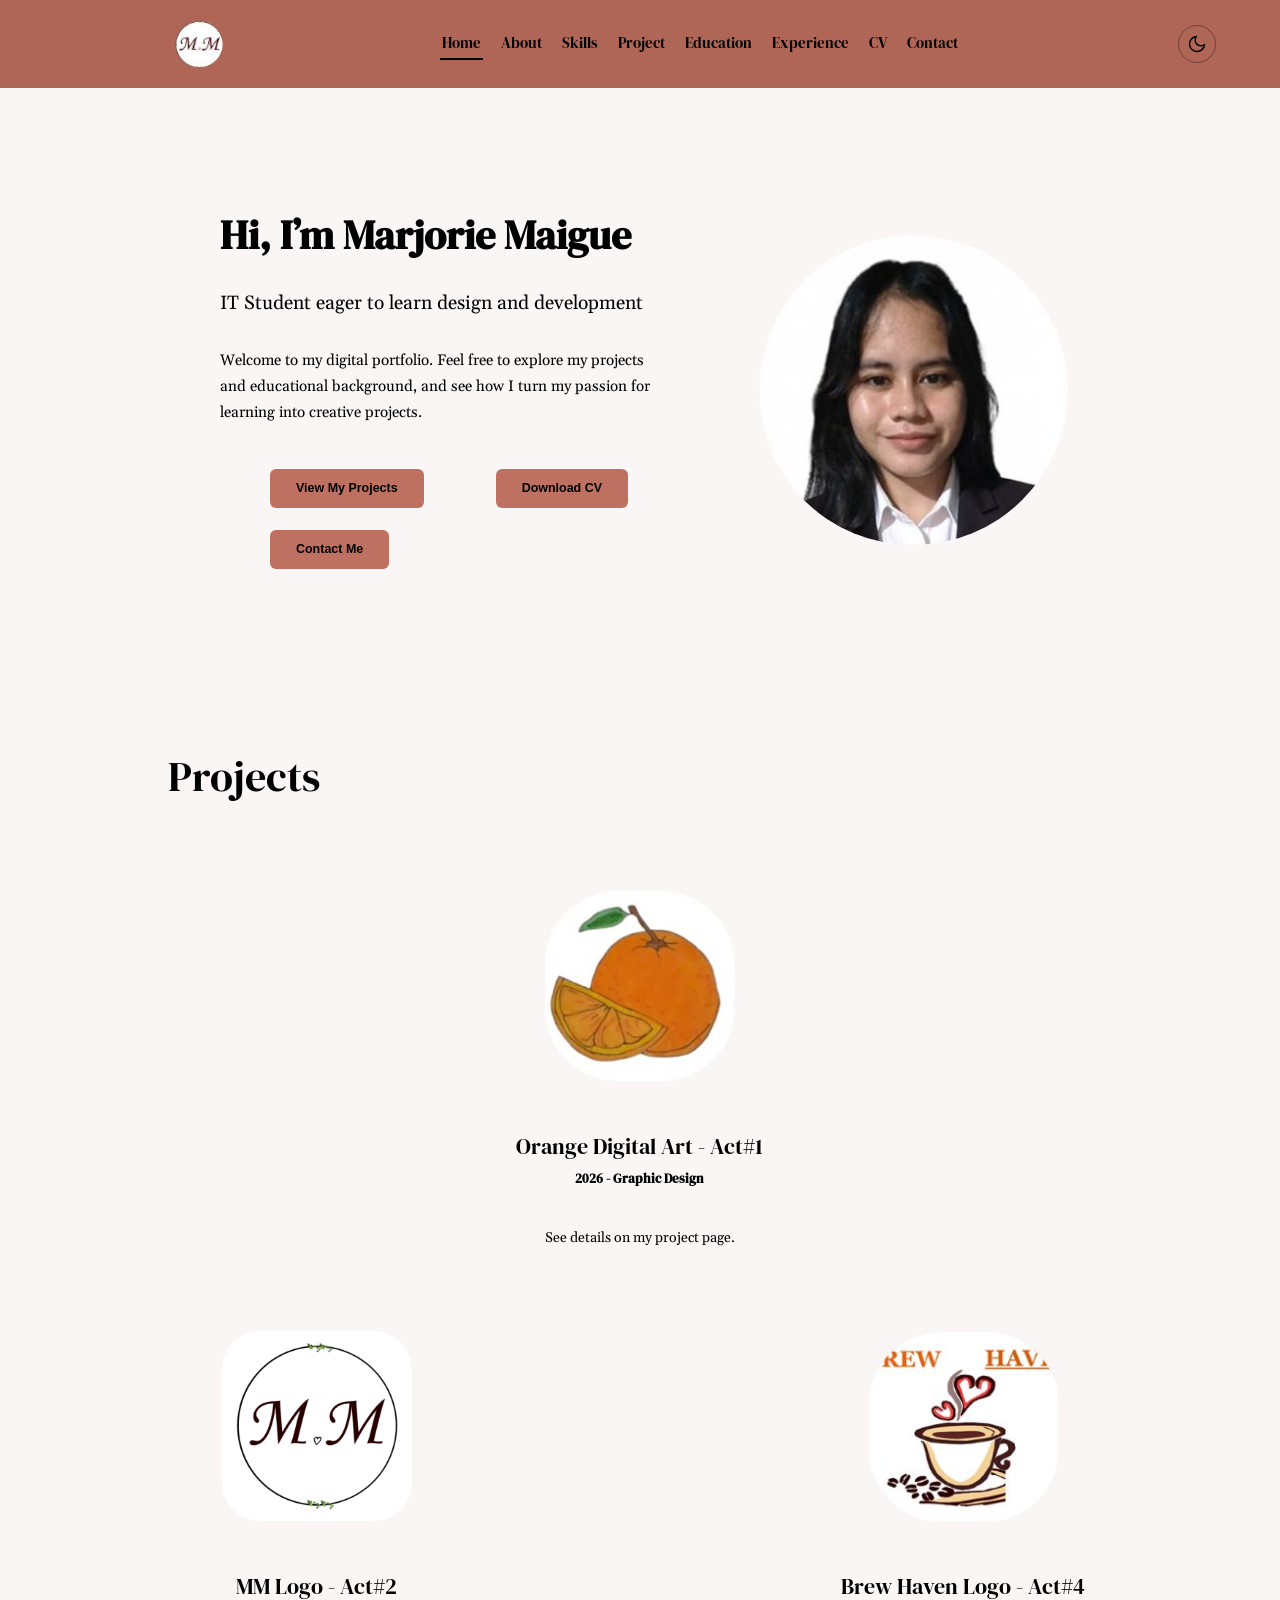
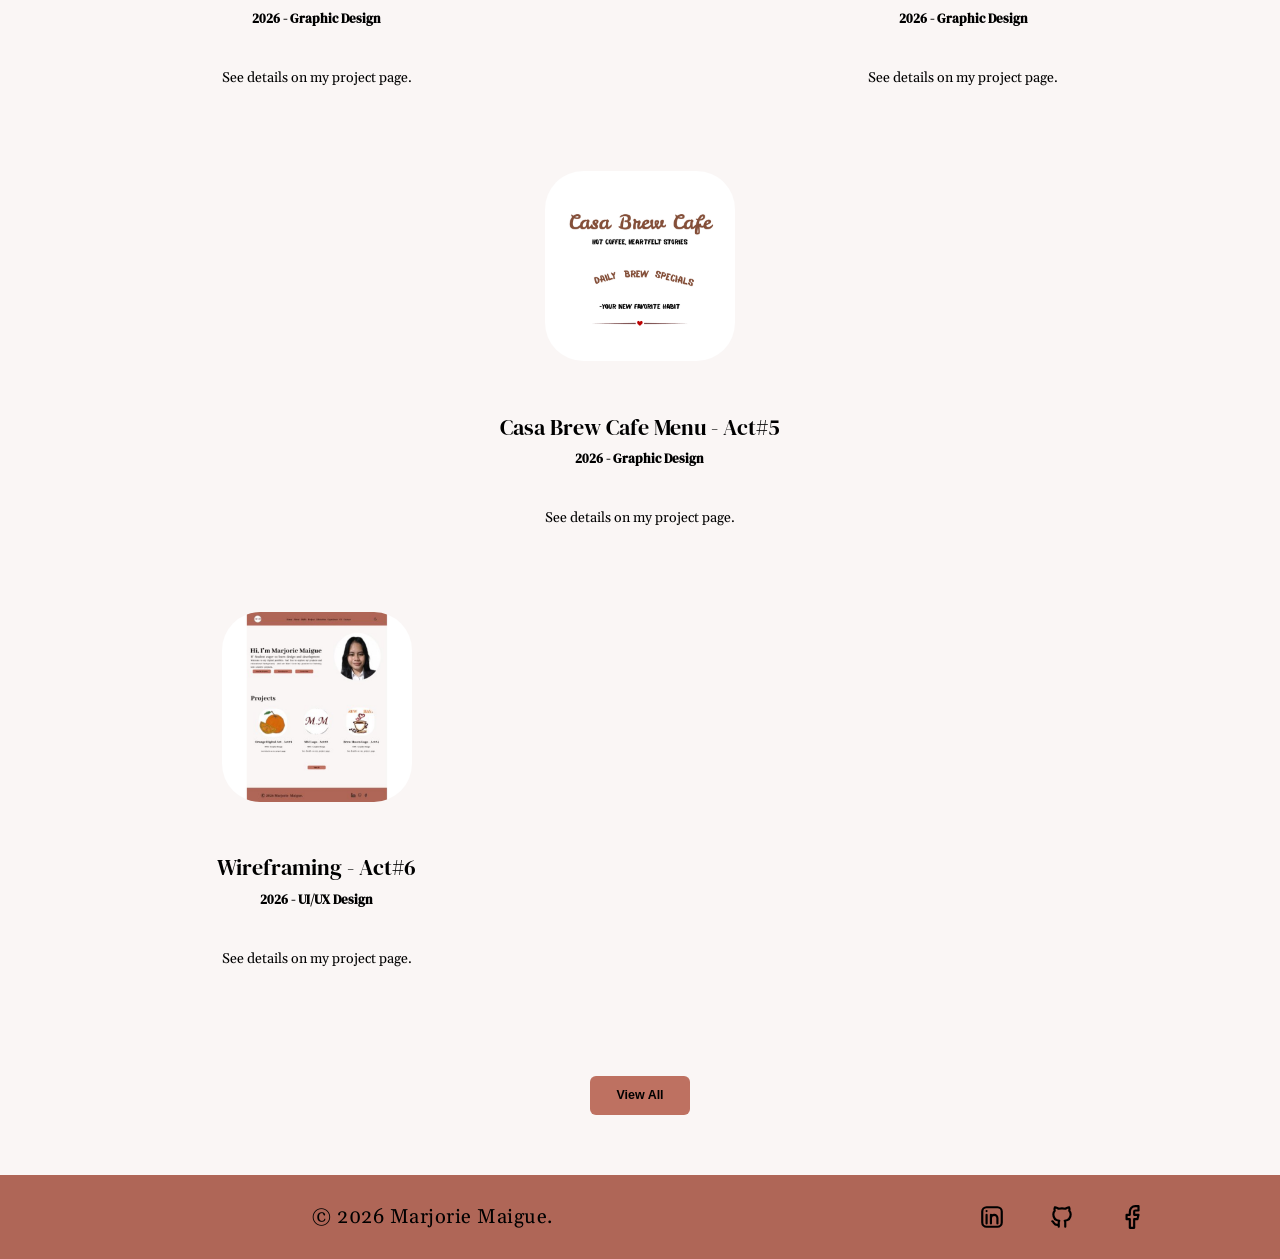
==== commit 3e993e66: "Update index.html" ====
--- a/index.html
+++ b/index.html
@@ -80,85 +80,3 @@
 </body>
 </html>
 
-ayan ayusin mo based dito sa link ko
-<!DOCTYPE html>
-<html lang="en">
-<head>
-<meta charset="UTF-8">
-<meta name="viewport" content="width=device-width, initial-scale=1">
-<title>Home | Marjorie Maigue</title>
-<link rel="preconnect" href="https://fonts.googleapis.com"><link rel="preconnect" href="https://fonts.gstatic.com" crossorigin><link href="https://fonts.googleapis.com/css2?family=DM+Serif+Display&family=Gelasio:wght@400;700&display=swap" rel="stylesheet">
-<script>try{var t=localStorage.getItem("theme");if(!t&&window.matchMedia("(prefers-color-scheme: dark)").matches)t="dark";if(t)document.documentElement.setAttribute("data-theme",t)}catch(e){}</script>
-<link rel="stylesheet" href="style.css?v=11">
-</head>
-<body>
-
-<nav>
-  <a class="logo" href="index.html" aria-label="Home"><img src="images/logo.png" alt="M.M logo"></a>
-  <div class="links"><a href="index.html" class=active>Home</a><a href="about.html">About</a><a href="skills.html">Skills</a><a href="projects.html">Project</a><a href="education.html">Education</a><a href="experience.html">Experience</a><a href="cv.html">CV</a><a href="contact.html">Contact</a></div>
-  <button class="theme-toggle" id="themeToggle" type="button" aria-label="Switch to dark mode" aria-pressed="false"><svg class="i-moon" viewBox="0 0 24 24" fill="none" stroke="currentColor" stroke-width="1.8" stroke-linecap="round" stroke-linejoin="round" aria-hidden="true"><path d="M21 12.8A9 9 0 1 1 11.2 3a7 7 0 0 0 9.8 9.8z"/></svg><svg class="i-sun" viewBox="0 0 24 24" fill="none" stroke="currentColor" stroke-width="1.8" stroke-linecap="round" stroke-linejoin="round" aria-hidden="true"><circle cx="12" cy="12" r="4.5"/><path d="M12 2v2M12 20v2M4.9 4.9l1.4 1.4M17.7 17.7l1.4 1.4M2 12h2M20 12h2M4.9 19.1l1.4-1.4M17.7 6.3l1.4-1.4"/></svg></button>
-</nav>
-
-<main>
-<section class="wrap">
-  <div class="hero">
-    <div class="text">
-      <h1>Hi, I’m Marjorie Maigue</h1>
-      <h3>IT Student eager to learn design and development</h3>
-      <p>Welcome to my digital portfolio. Feel free to explore my projects and educational background, and see how I turn my passion for learning into creative projects.</p>
-      <div class="btn-row">
-        <a href="projects.html" class="btn">View My Projects</a>
-        <a href="cv.pdf" download="Marjorie_Maigue_CV.pdf" class="btn">Download CV</a>
-        <a href="contact.html" class="btn">Contact Me</a>
-      </div>
-    </div>
-    <div class="photo"><img src="images/profile.jpg" alt="Marjorie Maigue"></div>
-  </div>
-</section>
-
-<section class="wrap home-projects" id="projects">
-  <h2>Projects</h2>
-  <div class="cards3">
-    <div>
-      <div class="pimg"><img src="images/orange.png" alt="Orange Digital Art - Act#1"></div>
-      <h4>Orange Digital Art - Act#1</h4><small>2026 - Graphic Design</small>
-      <p>See details on my project page.</p>
-    </div>
-    <div>
-      <div class="pimg"><img src="images/mm-logo.png" alt="MM Logo - Act#2"></div>
-      <h4>MM Logo - Act#2</h4><small>2026 - Graphic Design</small>
-      <p>See details on my project page.</p>
-    </div>
-    <div>
-      <div class="pimg"><img src="images/brew-haven.png" alt="Brew Haven Logo - Act#4"></div>
-      <h4>Brew Haven Logo - Act#4</h4><small>2026 - Graphic Design</small>
-      <p>See details on my project page.</p>
-    </div>
-    <div>
-      <div class="pimg"><img src="images/casa-brew.png" alt="Casa Brew Cafe Menu - Act#5"></div>
-      <h4>Casa Brew Cafe Menu - Act#5</h4><small>2026 - Graphic Design</small>
-      <p>See details on my project page.</p>
-    </div>
-    <div>
-      <div class="pimg"><img src="images/wireframing.png" alt="Wireframing - Act#6"></div>
-      <h4>Wireframing - Act#6</h4><small>2026 - UI/UX Design</small>
-      <p>See details on my project page.</p>
-    </div>
-  </div>
-  <div class="center"><a href="projects.html" class="btn">View All</a></div>
-</section>
-</main>
-
-<footer>
-  <p>© 2026 Marjorie Maigue.</p>
-  <!-- Palitan ang # ng totoong profile links mo -->
-  <div class="socials">
-    <a href="#" aria-label="LinkedIn" target="_blank" rel="noopener"><svg viewBox="0 0 24 24" fill="none" stroke="currentColor" stroke-width="2" stroke-linecap="round" stroke-linejoin="round" ><path d="M7 10v8M7 6.5v.01M11 18v-8M11 13a3 3 0 0 1 6 0v5"/><rect x="3" y="3" width="18" height="18" rx="4"/></svg></a>
-    <a href="#" aria-label="GitHub" target="_blank" rel="noopener"><svg viewBox="0 0 24 24" fill="none" stroke="currentColor" stroke-width="2" stroke-linecap="round" stroke-linejoin="round" ><path d="M9 19c-4.3 1.4-4.3-2.5-6-3m12 5v-3.5c0-1 .1-1.4-.5-2 2.8-.3 5.5-1.4 5.5-6a4.6 4.6 0 0 0-1.3-3.2 4.2 4.2 0 0 0-.1-3.2s-1.1-.3-3.5 1.3a12 12 0 0 0-6.2 0C6.5 2.8 5.4 3.1 5.4 3.1a4.2 4.2 0 0 0-.1 3.2A4.6 4.6 0 0 0 4 9.5c0 4.6 2.7 5.7 5.5 6-.6.6-.6 1.2-.5 2V21"/></svg></a>
-    <a href="https://www.facebook.com/marjorie.maigue.24" aria-label="Facebook" target="_blank" rel="noopener"><svg viewBox="0 0 24 24" fill="none" stroke="currentColor" stroke-width="2" stroke-linecap="round" stroke-linejoin="round" ><path d="M18 2h-3a5 5 0 0 0-5 5v3H7v4h3v8h4v-8h3l1-4h-4V7a1 1 0 0 1 1-1h3z"/></svg></a>
-  </div>
-</footer>
-
-<script src="script.js?v=11"></script>
-</body>
-</html>
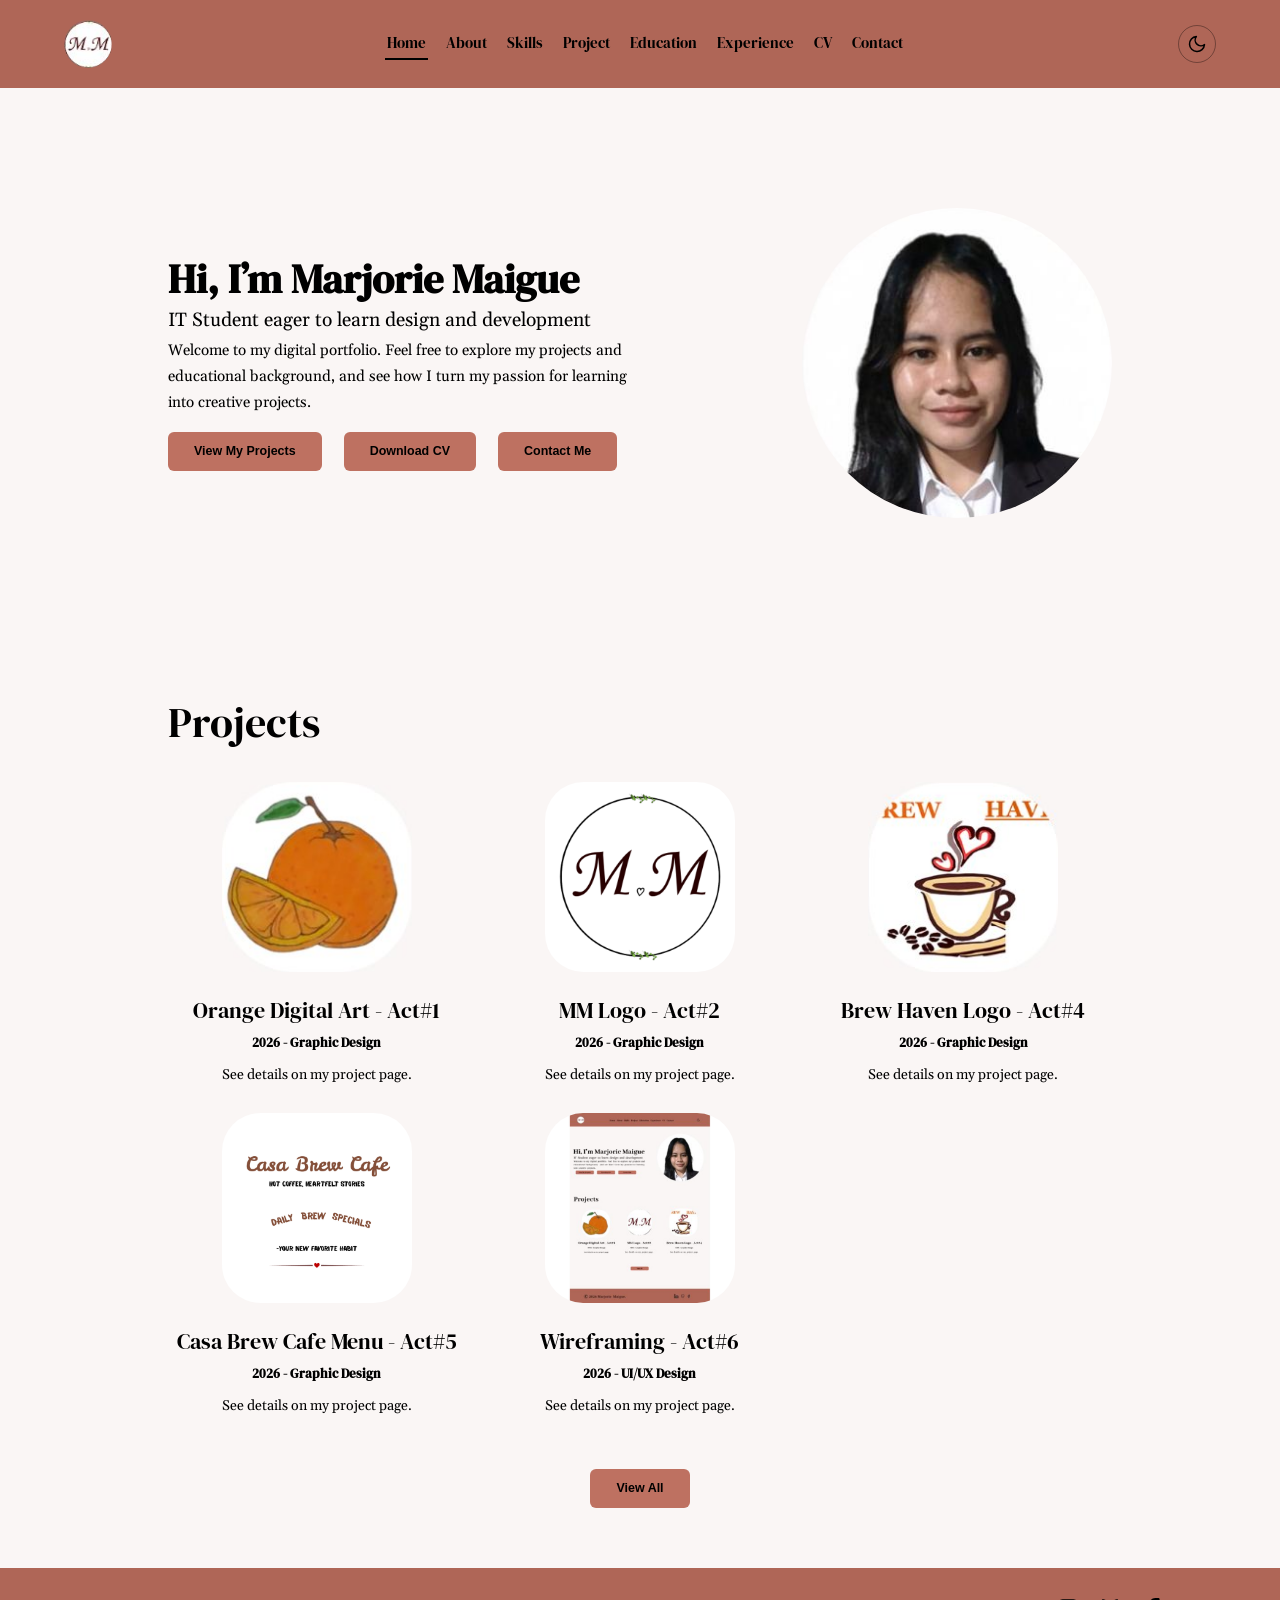
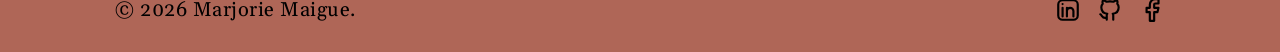
==== commit 7cec322e: "Update index.html" ====
--- a/index.html
+++ b/index.html
@@ -11,72 +11,71 @@
 <body>
 
 <nav>
-  <a class="logo" href="index.html" aria-label="Home"><img src="images/logo.png" alt="M.M logo"></a>
-  <div class="links"><a href="index.html" class=active>Home</a><a href="about.html">About</a><a href="skills.html">Skills</a><a href="projects.html">Project</a><a href="education.html">Education</a><a href="experience.html">Experience</a><a href="cv.html">CV</a><a href="contact.html">Contact</a></div>
-  <button class="theme-toggle" id="themeToggle" type="button" aria-label="Switch to dark mode" aria-pressed="false"><svg class="i-moon" viewBox="0 0 24 24" fill="none" stroke="currentColor" stroke-width="1.8" stroke-linecap="round" stroke-linejoin="round" aria-hidden="true"><path d="M21 12.8A9 9 0 1 1 11.2 3a7 7 0 0 0 9.8 9.8z"/></svg><svg class="i-sun" viewBox="0 0 24 24" fill="none" stroke="currentColor" stroke-width="1.8" stroke-linecap="round" stroke-linejoin="round" aria-hidden="true"><circle cx="12" cy="12" r="4.5"/><path d="M12 2v2M12 20v2M4.9 4.9l1.4 1.4M17.7 17.7l1.4 1.4M2 12h2M20 12h2M4.9 19.1l1.4-1.4M17.7 6.3l1.4-1.4"/></svg></button>
+  <a class="logo" href="index.html" aria-label="Home"><img src="images/logo.png" alt="M.M logo"></a>
+  <div class="links"><a href="index.html" class=active>Home</a><a href="about.html">About</a><a href="skills.html">Skills</a><a href="projects.html">Project</a><a href="education.html">Education</a><a href="experience.html">Experience</a><a href="cv.html">CV</a><a href="contact.html">Contact</a></div>
+  <button class="theme-toggle" id="themeToggle" type="button" aria-label="Switch to dark mode" aria-pressed="false"><svg class="i-moon" viewBox="0 0 24 24" fill="none" stroke="currentColor" stroke-width="1.8" stroke-linecap="round" stroke-linejoin="round" aria-hidden="true"><path d="M21 12.8A9 9 0 1 1 11.2 3a7 7 0 0 0 9.8 9.8z"/></svg><svg class="i-sun" viewBox="0 0 24 24" fill="none" stroke="currentColor" stroke-width="1.8" stroke-linecap="round" stroke-linejoin="round" aria-hidden="true"><circle cx="12" cy="12" r="4.5"/><path d="M12 2v2M12 20v2M4.9 4.9l1.4 1.4M17.7 17.7l1.4 1.4M2 12h2M20 12h2M4.9 19.1l1.4-1.4M17.7 6.3l1.4-1.4"/></svg></button>
 </nav>
 
 <main>
 <section class="wrap">
-  <div class="hero">
-    <div class="text">
-      <h1>Hi, I’m Marjorie Maigue</h1>
-      <h3>IT Student eager to learn design and development</h3>
-      <p>Welcome to my digital portfolio. Feel free to explore my projects and educational background, and see how I turn my passion for learning into creative projects.</p>
-      <div class="btn-row">
-        <a href="projects.html" class="btn">View My Projects</a>
-        <a href="cv.pdf" download="Marjorie_Maigue_CV.pdf" class="btn">Download CV</a>
-        <a href="contact.html" class="btn">Contact Me</a>
-      </div>
-    </div>
-    <div class="photo"><img src="images/profile.jpg" alt="Marjorie Maigue"></div>
-  </div>
+  <div class="hero">
+    <div class="text">
+      <h1>Hi, I’m Marjorie Maigue</h1>
+      <h3>IT Student eager to learn design and development</h3>
+      <p>Welcome to my digital portfolio. Feel free to explore my projects and educational background, and see how I turn my passion for learning into creative projects.</p>
+      <div class="btn-row">
+        <a href="projects.html" class="btn">View My Projects</a>
+        <a href="cv.pdf" download="Marjorie_Maigue_CV.pdf" class="btn">Download CV</a>
+        <a href="contact.html" class="btn">Contact Me</a>
+      </div>
+    </div>
+    <div class="photo"><img src="images/profile.jpg" alt="Marjorie Maigue"></div>
+  </div>
 </section>
 
 <section class="wrap home-projects" id="projects">
-  <h2>Projects</h2>
-  <div class="cards3">
-    <div>
-      <div class="pimg"><img src="images/orange.png" alt="Orange Digital Art - Act#1"></div>
-      <h4>Orange Digital Art - Act#1</h4><small>2026 - Graphic Design</small>
-      <p>See details on my project page.</p>
-    </div>
-    <div>
-      <div class="pimg"><img src="images/mm-logo.png" alt="MM Logo - Act#2"></div>
-      <h4>MM Logo - Act#2</h4><small>2026 - Graphic Design</small>
-      <p>See details on my project page.</p>
-    </div>
-    <div>
-      <div class="pimg"><img src="images/brew-haven.png" alt="Brew Haven Logo - Act#4"></div>
-      <h4>Brew Haven Logo - Act#4</h4><small>2026 - Graphic Design</small>
-      <p>See details on my project page.</p>
-    </div>
-    <div>
-      <div class="pimg"><img src="images/casa-brew.png" alt="Casa Brew Cafe Menu - Act#5"></div>
-      <h4>Casa Brew Cafe Menu - Act#5</h4><small>2026 - Graphic Design</small>
-      <p>See details on my project page.</p>
-    </div>
-    <div>
-      <div class="pimg"><img src="images/wireframing.png" alt="Wireframing - Act#6"></div>
-      <h4>Wireframing - Act#6</h4><small>2026 - UI/UX Design</small>
-      <p>See details on my project page.</p>
-    </div>
-  </div>
-  <div class="center"><a href="projects.html" class="btn">View All</a></div>
+  <h2>Projects</h2>
+  <div class="cards3">
+    <div>
+      <div class="pimg"><img src="images/orange.png" alt="Orange Digital Art - Act#1"></div>
+      <h4>Orange Digital Art - Act#1</h4><small>2026 - Graphic Design</small>
+      <p>See details on my project page.</p>
+    </div>
+    <div>
+      <div class="pimg"><img src="images/mm-logo.png" alt="MM Logo - Act#2"></div>
+      <h4>MM Logo - Act#2</h4><small>2026 - Graphic Design</small>
+      <p>See details on my project page.</p>
+    </div>
+    <div>
+      <div class="pimg"><img src="images/brew-haven.png" alt="Brew Haven Logo - Act#4"></div>
+      <h4>Brew Haven Logo - Act#4</h4><small>2026 - Graphic Design</small>
+      <p>See details on my project page.</p>
+    </div>
+    <div>
+      <div class="pimg"><img src="images/casa-brew.png" alt="Casa Brew Cafe Menu - Act#5"></div>
+      <h4>Casa Brew Cafe Menu - Act#5</h4><small>2026 - Graphic Design</small>
+      <p>See details on my project page.</p>
+    </div>
+    <div>
+      <div class="pimg"><img src="images/wireframing.png" alt="Wireframing - Act#6"></div>
+      <h4>Wireframing - Act#6</h4><small>2026 - UI/UX Design</small>
+      <p>See details on my project page.</p>
+    </div>
+  </div>
+  <div class="center"><a href="projects.html" class="btn">View All</a></div>
 </section>
 </main>
 
 <footer>
-  <p>© 2026 Marjorie Maigue.</p>
-  <!-- Palitan ang # ng totoong profile links mo -->
-  <div class="socials">
-    <a href="#" aria-label="LinkedIn" target="_blank" rel="noopener"><svg viewBox="0 0 24 24" fill="none" stroke="currentColor" stroke-width="2" stroke-linecap="round" stroke-linejoin="round" ><path d="M7 10v8M7 6.5v.01M11 18v-8M11 13a3 3 0 0 1 6 0v5"/><rect x="3" y="3" width="18" height="18" rx="4"/></svg></a>
-    <a href="#" aria-label="GitHub" target="_blank" rel="noopener"><svg viewBox="0 0 24 24" fill="none" stroke="currentColor" stroke-width="2" stroke-linecap="round" stroke-linejoin="round" ><path d="M9 19c-4.3 1.4-4.3-2.5-6-3m12 5v-3.5c0-1 .1-1.4-.5-2 2.8-.3 5.5-1.4 5.5-6a4.6 4.6 0 0 0-1.3-3.2 4.2 4.2 0 0 0-.1-3.2s-1.1-.3-3.5 1.3a12 12 0 0 0-6.2 0C6.5 2.8 5.4 3.1 5.4 3.1a4.2 4.2 0 0 0-.1 3.2A4.6 4.6 0 0 0 4 9.5c0 4.6 2.7 5.7 5.5 6-.6.6-.6 1.2-.5 2V21"/></svg></a>
-    <a href="https://www.facebook.com/marjorie.maigue.24" aria-label="Facebook" target="_blank" rel="noopener"><svg viewBox="0 0 24 24" fill="none" stroke="currentColor" stroke-width="2" stroke-linecap="round" stroke-linejoin="round" ><path d="M18 2h-3a5 5 0 0 0-5 5v3H7v4h3v8h4v-8h3l1-4h-4V7a1 1 0 0 1 1-1h3z"/></svg></a>
-  </div>
+  <p>© 2026 Marjorie Maigue.</p>
+  <!-- Palitan ang # ng totoong profile links mo -->
+  <div class="socials">
+    <a href="#" aria-label="LinkedIn" target="_blank" rel="noopener"><svg viewBox="0 0 24 24" fill="none" stroke="currentColor" stroke-width="2" stroke-linecap="round" stroke-linejoin="round" ><path d="M7 10v8M7 6.5v.01M11 18v-8M11 13a3 3 0 0 1 6 0v5"/><rect x="3" y="3" width="18" height="18" rx="4"/></svg></a>
+    <a href="#" aria-label="GitHub" target="_blank" rel="noopener"><svg viewBox="0 0 24 24" fill="none" stroke="currentColor" stroke-width="2" stroke-linecap="round" stroke-linejoin="round" ><path d="M9 19c-4.3 1.4-4.3-2.5-6-3m12 5v-3.5c0-1 .1-1.4-.5-2 2.8-.3 5.5-1.4 5.5-6a4.6 4.6 0 0 0-1.3-3.2 4.2 4.2 0 0 0-.1-3.2s-1.1-.3-3.5 1.3a12 12 0 0 0-6.2 0C6.5 2.8 5.4 3.1 5.4 3.1a4.2 4.2 0 0 0-.1 3.2A4.6 4.6 0 0 0 4 9.5c0 4.6 2.7 5.7 5.5 6-.6.6-.6 1.2-.5 2V21"/></svg></a>
+    <a href="https://www.facebook.com/marjorie.maigue.24" aria-label="Facebook" target="_blank" rel="noopener"><svg viewBox="0 0 24 24" fill="none" stroke="currentColor" stroke-width="2" stroke-linecap="round" stroke-linejoin="round" ><path d="M18 2h-3a5 5 0 0 0-5 5v3H7v4h3v8h4v-8h3l1-4h-4V7a1 1 0 0 1 1-1h3z"/></svg></a>
+  </div>
 </footer>
 
 <script src="script.js?v=11"></script>
 </body>
 </html>
-
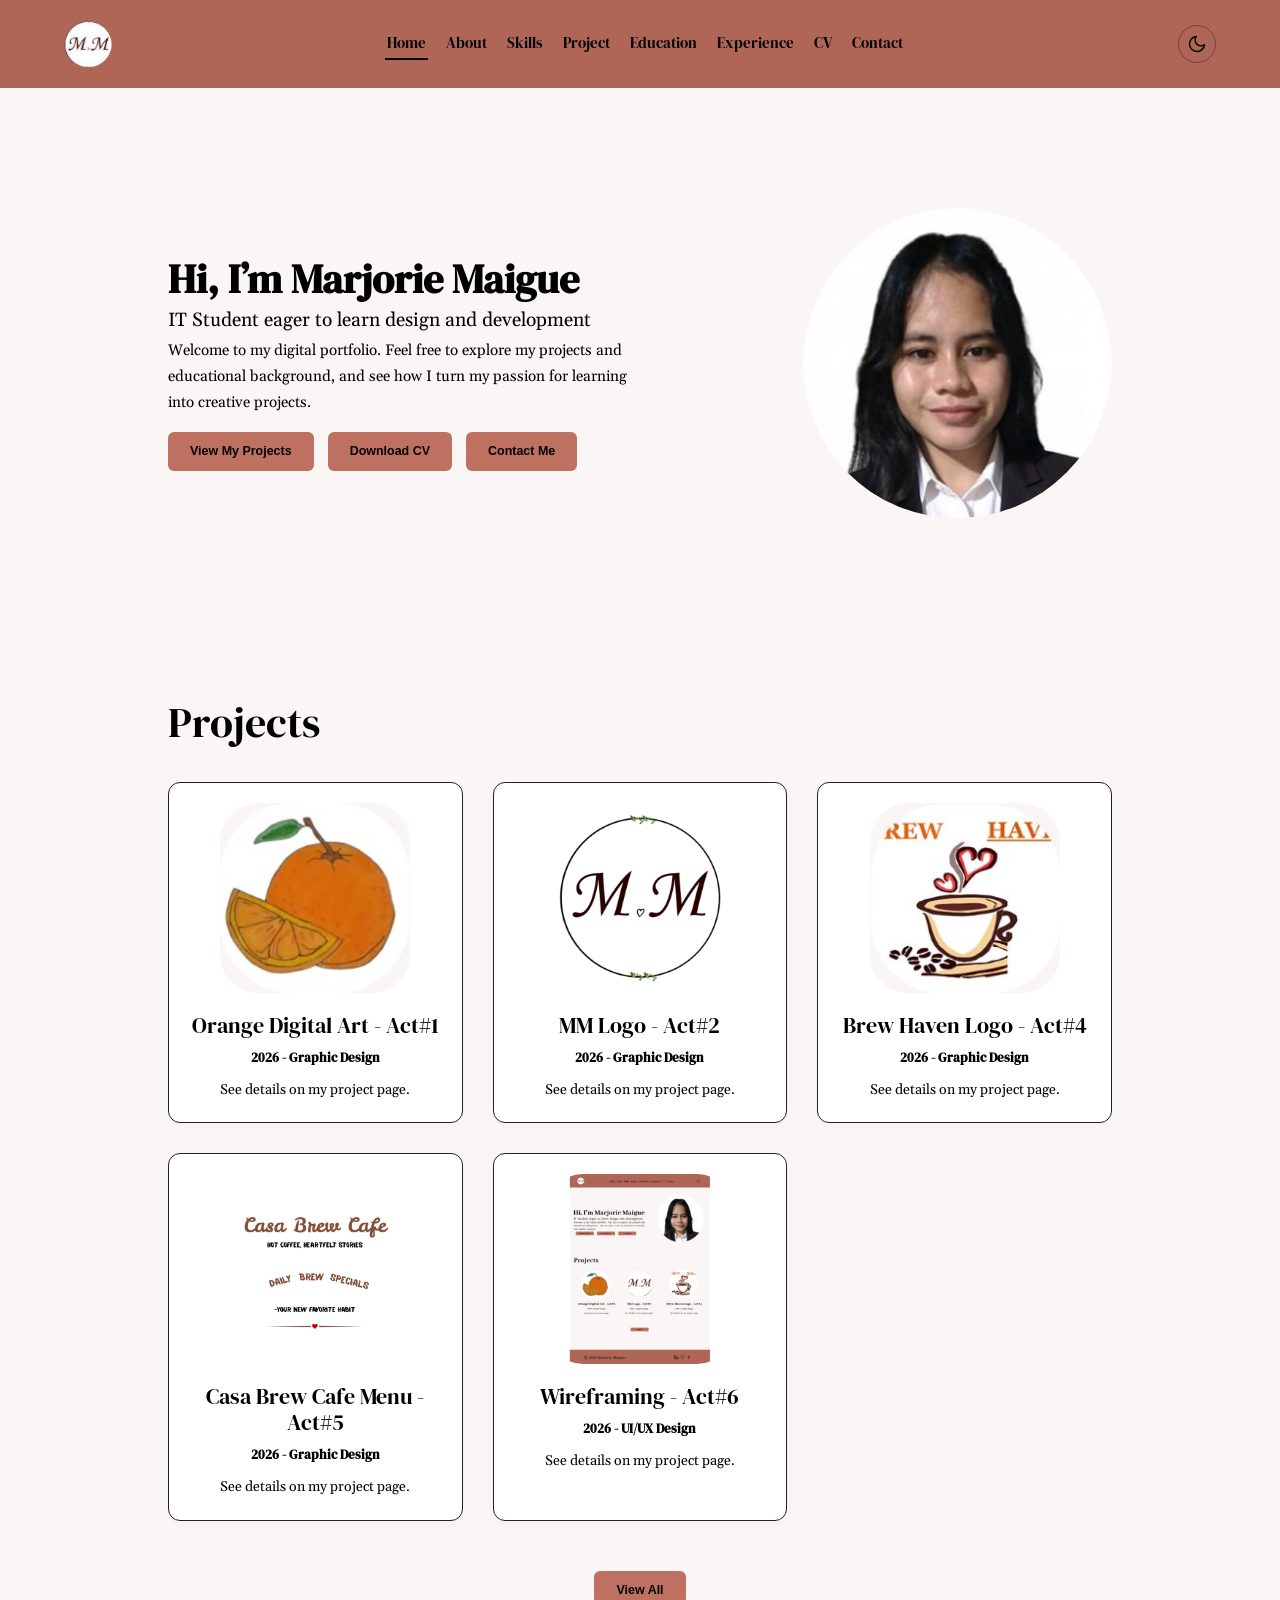
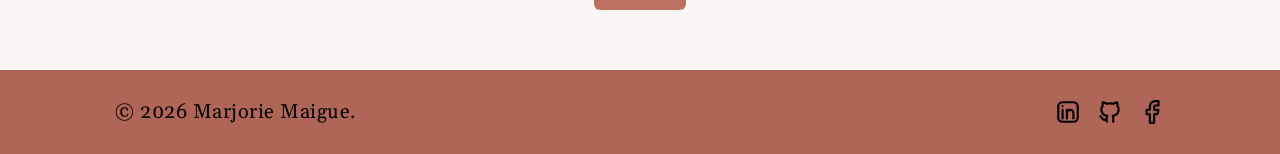
==== commit 89089d1b: "Update index.html" ====
--- a/index.html
+++ b/index.html
@@ -3,8 +3,20 @@
 <head>
 <meta charset="UTF-8">
 <meta name="viewport" content="width=device-width, initial-scale=1">
-<title>Home | Marjorie Maigue</title>
-<link rel="preconnect" href="https://fonts.googleapis.com"><link rel="preconnect" href="https://fonts.gstatic.com" crossorigin><link href="https://fonts.googleapis.com/css2?family=DM+Serif+Display&family=Gelasio:wght@400;700&display=swap" rel="stylesheet">
+
+<title>Marjorie Maigue | Portfolio</title>
+<meta name="description" content="Official portfolio of Marjorie Maigue, an IT student and Web Developer specializing in UI/UX design, frontend development, and web systems.">
+<meta name="keywords" content="Marjorie Maigue, Marjorie Maigue Portfolio, City College of Calamba, Web Developer Philippines, IT Student Portfolio">
+<meta name="author" content="Marjorie Maigue">
+
+<meta property="og:title" content="Marjorie Maigue | IT Portfolio & Web Developer">
+<meta property="og:description" content="Welcome to my digital portfolio. Explore my projects, skills, and educational background.">
+<meta property="og:type" content="website">
+<meta property="og:url" content="https://maiguemarjorie03-svg.github.io/MyPortfolio/">
+
+<link rel="preconnect" href="https://fonts.googleapis.com">
+<link rel="preconnect" href="https://fonts.gstatic.com" crossorigin>
+<link href="https://fonts.googleapis.com/css2?family=DM+Serif+Display&family=Gelasio:wght@400;700&display=swap" rel="stylesheet">
 <script>try{var t=localStorage.getItem("theme");if(!t&&window.matchMedia("(prefers-color-scheme: dark)").matches)t="dark";if(t)document.documentElement.setAttribute("data-theme",t)}catch(e){}</script>
 <link rel="stylesheet" href="style.css?v=11">
 </head>
@@ -12,8 +24,20 @@
 
 <nav>
   <a class="logo" href="index.html" aria-label="Home"><img src="images/logo.png" alt="M.M logo"></a>
-  <div class="links"><a href="index.html" class=active>Home</a><a href="about.html">About</a><a href="skills.html">Skills</a><a href="projects.html">Project</a><a href="education.html">Education</a><a href="experience.html">Experience</a><a href="cv.html">CV</a><a href="contact.html">Contact</a></div>
-  <button class="theme-toggle" id="themeToggle" type="button" aria-label="Switch to dark mode" aria-pressed="false"><svg class="i-moon" viewBox="0 0 24 24" fill="none" stroke="currentColor" stroke-width="1.8" stroke-linecap="round" stroke-linejoin="round" aria-hidden="true"><path d="M21 12.8A9 9 0 1 1 11.2 3a7 7 0 0 0 9.8 9.8z"/></svg><svg class="i-sun" viewBox="0 0 24 24" fill="none" stroke="currentColor" stroke-width="1.8" stroke-linecap="round" stroke-linejoin="round" aria-hidden="true"><circle cx="12" cy="12" r="4.5"/><path d="M12 2v2M12 20v2M4.9 4.9l1.4 1.4M17.7 17.7l1.4 1.4M2 12h2M20 12h2M4.9 19.1l1.4-1.4M17.7 6.3l1.4-1.4"/></svg></button>
+  <div class="links">
+    <a href="index.html" class="active">Home</a>
+    <a href="about.html">About</a>
+    <a href="skills.html">Skills</a>
+    <a href="projects.html">Project</a>
+    <a href="education.html">Education</a>
+    <a href="experience.html">Experience</a>
+    <a href="cv.html">CV</a>
+    <a href="contact.html">Contact</a>
+  </div>
+  <button class="theme-toggle" id="themeToggle" type="button" aria-label="Switch to dark mode" aria-pressed="false">
+    <svg class="i-moon" viewBox="0 0 24 24" fill="none" stroke="currentColor" stroke-width="1.8" stroke-linecap="round" stroke-linejoin="round" aria-hidden="true"><path d="M21 12.8A9 9 0 1 1 11.2 3a7 7 0 0 0 9.8 9.8z"/></svg>
+    <svg class="i-sun" viewBox="0 0 24 24" fill="none" stroke="currentColor" stroke-width="1.8" stroke-linecap="round" stroke-linejoin="round" aria-hidden="true"><circle cx="12" cy="12" r="4.5"/><path d="M12 2v2M12 20v2M4.9 4.9l1.4 1.4M17.7 17.7l1.4 1.4M2 12h2M20 12h2M4.9 19.1l1.4-1.4M17.7 6.3l1.4-1.4"/></svg>
+  </button>
 </nav>
 
 <main>
@@ -68,11 +92,10 @@
 
 <footer>
   <p>© 2026 Marjorie Maigue.</p>
-  <!-- Palitan ang # ng totoong profile links mo -->
   <div class="socials">
-    <a href="#" aria-label="LinkedIn" target="_blank" rel="noopener"><svg viewBox="0 0 24 24" fill="none" stroke="currentColor" stroke-width="2" stroke-linecap="round" stroke-linejoin="round" ><path d="M7 10v8M7 6.5v.01M11 18v-8M11 13a3 3 0 0 1 6 0v5"/><rect x="3" y="3" width="18" height="18" rx="4"/></svg></a>
-    <a href="#" aria-label="GitHub" target="_blank" rel="noopener"><svg viewBox="0 0 24 24" fill="none" stroke="currentColor" stroke-width="2" stroke-linecap="round" stroke-linejoin="round" ><path d="M9 19c-4.3 1.4-4.3-2.5-6-3m12 5v-3.5c0-1 .1-1.4-.5-2 2.8-.3 5.5-1.4 5.5-6a4.6 4.6 0 0 0-1.3-3.2 4.2 4.2 0 0 0-.1-3.2s-1.1-.3-3.5 1.3a12 12 0 0 0-6.2 0C6.5 2.8 5.4 3.1 5.4 3.1a4.2 4.2 0 0 0-.1 3.2A4.6 4.6 0 0 0 4 9.5c0 4.6 2.7 5.7 5.5 6-.6.6-.6 1.2-.5 2V21"/></svg></a>
-    <a href="https://www.facebook.com/marjorie.maigue.24" aria-label="Facebook" target="_blank" rel="noopener"><svg viewBox="0 0 24 24" fill="none" stroke="currentColor" stroke-width="2" stroke-linecap="round" stroke-linejoin="round" ><path d="M18 2h-3a5 5 0 0 0-5 5v3H7v4h3v8h4v-8h3l1-4h-4V7a1 1 0 0 1 1-1h3z"/></svg></a>
+    <a href="#" aria-label="LinkedIn" target="_blank" rel="noopener"><svg viewBox="0 0 24 24" fill="none" stroke="currentColor" stroke-width="2" stroke-linecap="round" stroke-linejoin="round"><path d="M7 10v8M7 6.5v.01M11 18v-8M11 13a3 3 0 0 1 6 0v5"/><rect x="3" y="3" width="18" height="18" rx="4"/></svg></a>
+    <a href="https://github.com/maiguemarjorie03-svg" aria-label="GitHub" target="_blank" rel="noopener"><svg viewBox="0 0 24 24" fill="none" stroke="currentColor" stroke-width="2" stroke-linecap="round" stroke-linejoin="round"><path d="M9 19c-4.3 1.4-4.3-2.5-6-3m12 5v-3.5c0-1 .1-1.4-.5-2 2.8-.3 5.5-1.4 5.5-6a4.6 4.6 0 0 0-1.3-3.2 4.2 4.2 0 0 0-.1-3.2s-1.1-.3-3.5 1.3a12 12 0 0 0-6.2 0C6.5 2.8 5.4 3.1 5.4 3.1a4.2 4.2 0 0 0-.1 3.2A4.6 4.6 0 0 0 4 9.5c0 4.6 2.7 5.7 5.5 6-.6.6-.6 1.2-.5 2V21"/></svg></a>
+    <a href="https://www.facebook.com/marjorie.maigue.24" aria-label="Facebook" target="_blank" rel="noopener"><svg viewBox="0 0 24 24" fill="none" stroke="currentColor" stroke-width="2" stroke-linecap="round" stroke-linejoin="round"><path d="M18 2h-3a5 5 0 0 0-5 5v3H7v4h3v8h4v-8h3l1-4h-4V7a1 1 0 0 1 1-1h3z"/></svg></a>
   </div>
 </footer>
 
--- a/style.css
+++ b/style.css
@@ -1,16 +1,16 @@
 /* ===== Marjorie Maigue Portfolio — matches Figma design ===== */
 :root{
-  --nav:#af6657;          /* navbar + footer */
-  --btn:#be7161;          /* buttons */
+  --nav:#af6657;         /* navbar + footer */
+  --btn:#be7161;         /* buttons */
   --bg:#faf6f5;
   --text:#000;
   --card:#fff;
   --line:#222;
-  --soft:#b98d8c;         /* GIMP tag text */
+  --soft:#b98d8c;        /* GIMP tag text */
   --search:#ece6f0;
-  --nav-text:#000;        /* text/icons on navbar + footer */
+  --nav-text:#000;       /* text/icons on navbar + footer */
   --nav-line:rgba(0,0,0,.35);
-  --on-btn:#000;          /* text on buttons */
+  --on-btn:#000;         /* text on buttons */
   --head:'DM Serif Display','Playfair Display',Georgia,serif;
   --body:'Gelasio','Libre Baskerville',Georgia,serif;
 }
@@ -51,9 +51,9 @@
 .center-head .lead{margin-left:auto;margin-right:auto;max-width:none}
 
 /* ---------- BUTTONS ---------- */
-.btn{display:inline-block;background:var(--btn);color:var(--on-btn);font-family:Arial,Helvetica,sans-serif;font-size:.78rem;font-weight:600;text-decoration:none;border:0;border-radius:6px;padding:9px 26px;cursor:pointer;transition:filter .2s,transform .2s}
+.btn{display:inline-block;background:var(--btn);color:var(--on-btn);font-family:Arial,Helvetica,sans-serif;font-size:.78rem;font-weight:600;text-decoration:none;border:0;border-radius:6px;padding:9px 22px;cursor:pointer;transition:filter .2s,transform .2s}
 .btn:hover{filter:brightness(1.1);transform:translateY(-1px)}
-.btn-row{display:flex;gap:22px;flex-wrap:wrap;margin-top:16px}
+.btn-row{display:flex;gap:14px;flex-wrap:wrap;margin-top:16px;align-items:center}
 
 /* ---------- HOME ---------- */
 .hero{display:flex;align-items:center;justify-content:space-between;gap:40px;flex-wrap:wrap;min-height:430px}
@@ -64,8 +64,9 @@
 .photo{width:310px;height:310px;border-radius:50%;overflow:hidden;background:#fff;flex-shrink:0}
 .photo img{width:100%;height:100%;object-fit:cover}
 .home-projects h2{font-size:2.6rem;margin-bottom:34px}
-.cards3{display:grid;grid-template-columns:repeat(auto-fit,minmax(220px,1fr));gap:26px;text-align:center}
-.cards3 .pimg{width:190px;height:190px;margin:0 auto 26px;border-radius:38px;overflow:hidden;background:#fff}
+.cards3{display:grid;grid-template-columns:repeat(auto-fit,minmax(250px,1fr));gap:30px;text-align:center;justify-content:center}
+.cards3 > div{background:var(--card);padding:20px;border-radius:12px;border:1px solid var(--line);box-shadow:0 4px 6px rgba(0,0,0,0.02);display:flex;flex-direction:column;align-items:center}
+.cards3 .pimg{width:190px;height:190px;margin:0 auto 20px;border-radius:38px;overflow:hidden;background:#fff}
 .cards3 .pimg img{width:100%;height:100%;object-fit:cover}
 .cards3 h4{font-size:1.35rem;margin-bottom:8px}
 .cards3 small{display:block;font-weight:700;font-size:.8rem;margin-bottom:10px;font-family:var(--head)}
